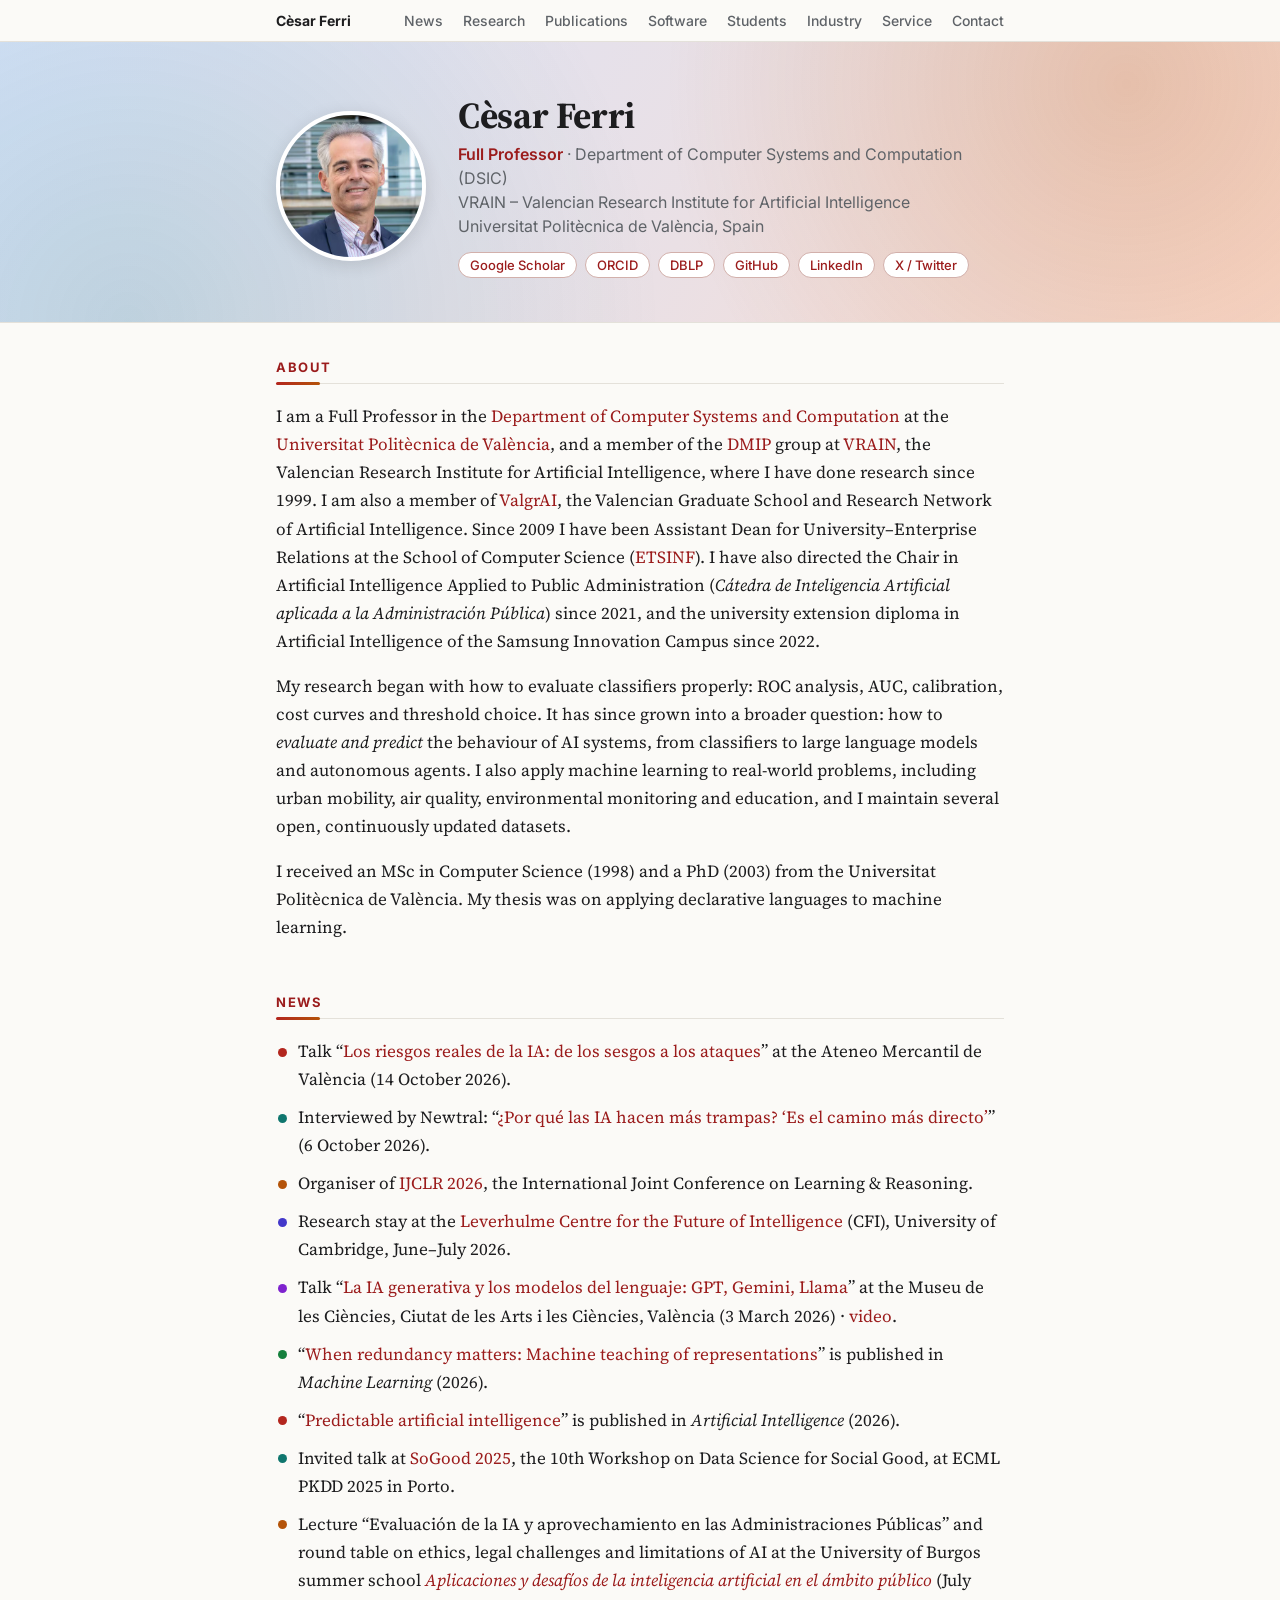
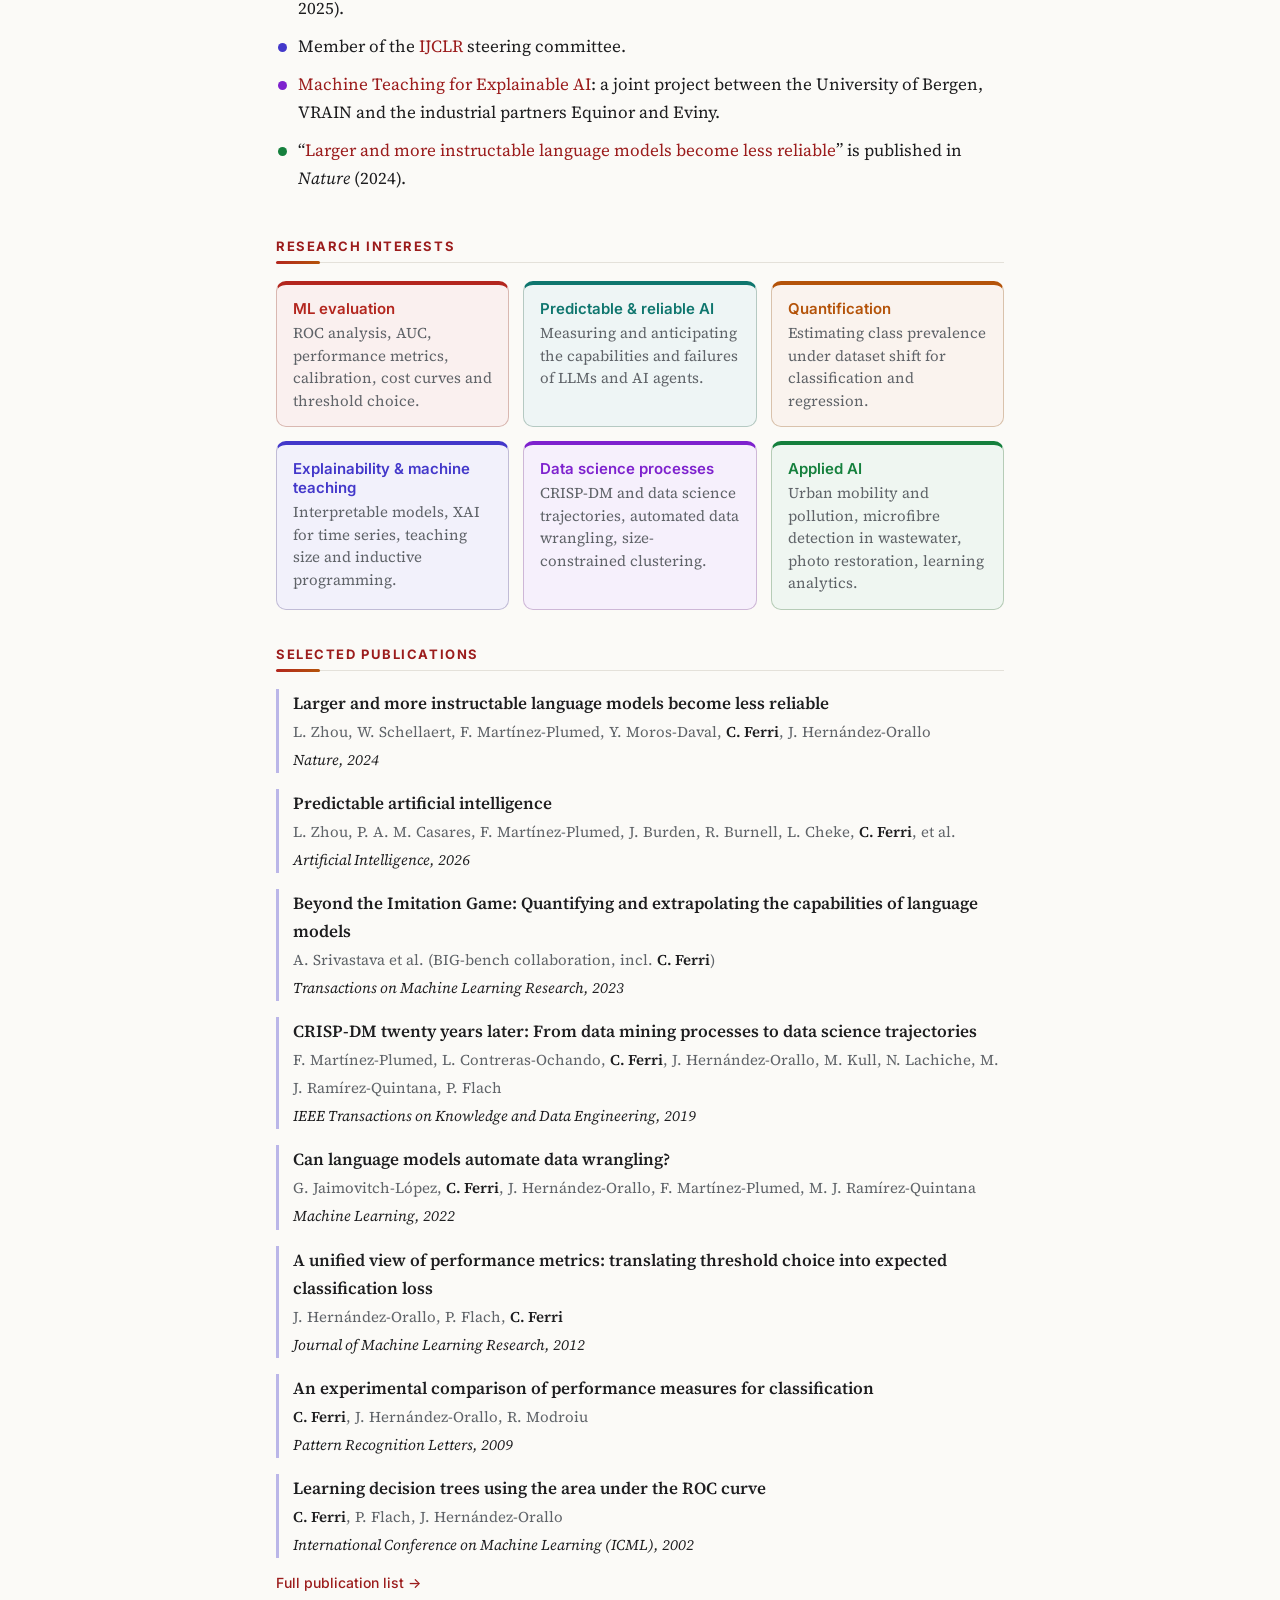
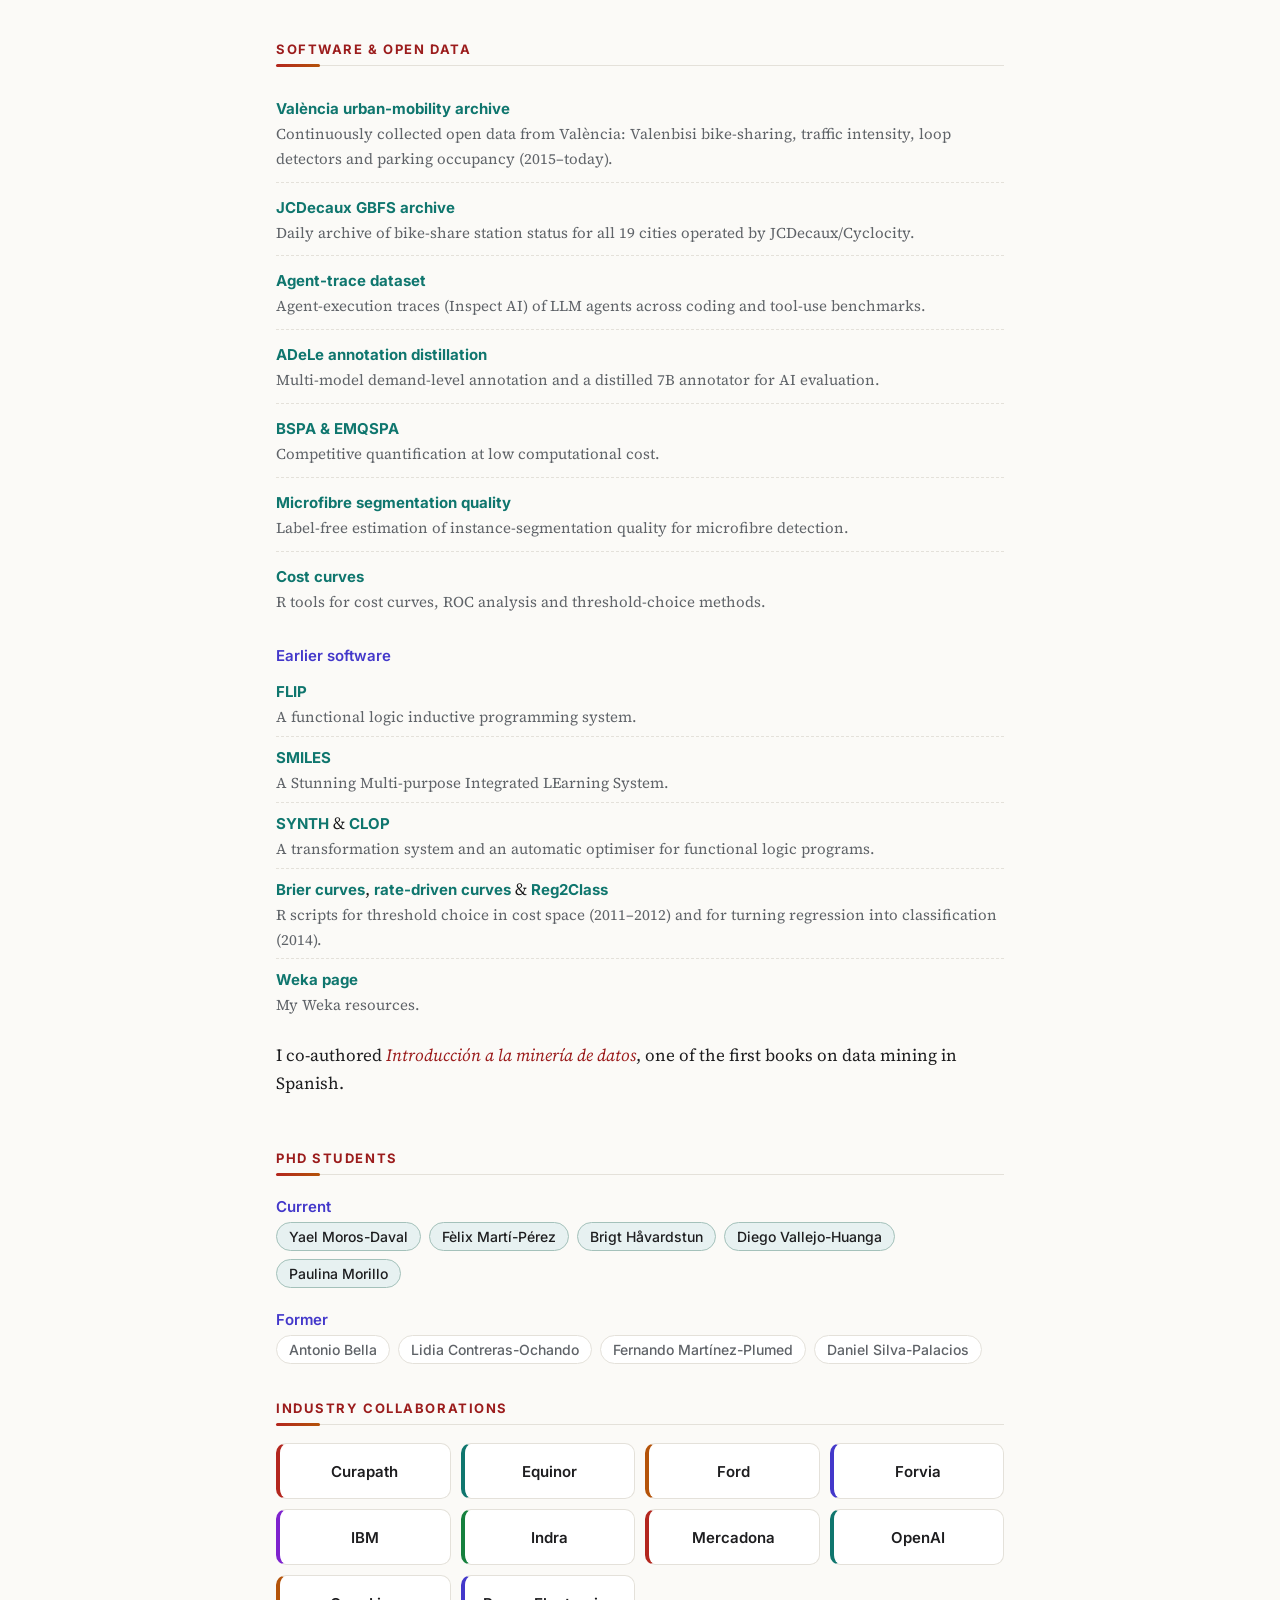
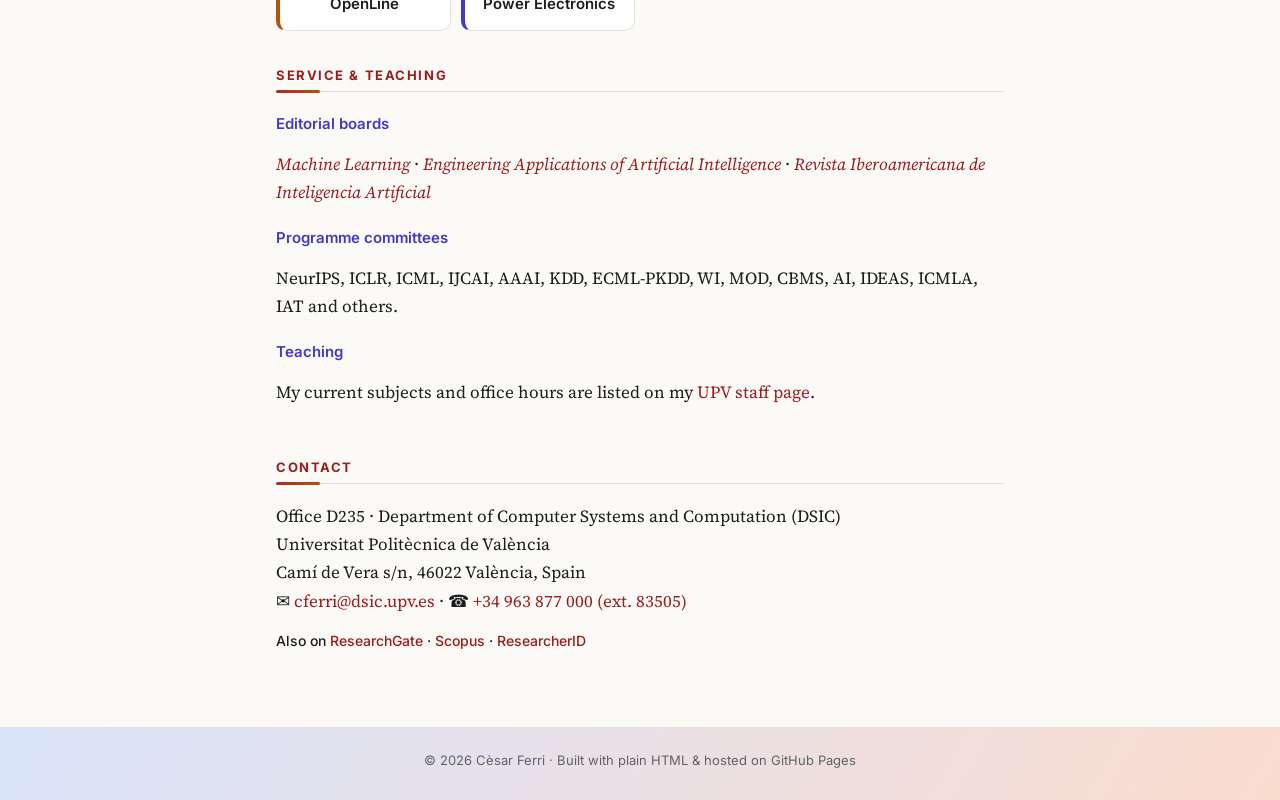
==== index.html @ 8715abab "Industry: add Indra, sort alphabetically Co-Authored-By: Claude Opus 5.5 <noreply@anthropic.com>" ====
<!doctype html>
<html lang="en">
<head>
  <meta charset="utf-8">
  <meta name="viewport" content="width=device-width, initial-scale=1">
  <title>Cèsar Ferri</title>
  <meta name="description" content="Cèsar Ferri — Full Professor of machine learning and AI evaluation at VRAIN, Universitat Politècnica de València.">
  <link rel="preconnect" href="https://fonts.googleapis.com">
  <link rel="preconnect" href="https://fonts.gstatic.com" crossorigin>
  <link href="https://fonts.googleapis.com/css2?family=Inter:wght@400;500;600;700&family=Source+Serif+4:ital,wght@0,400;0,600;0,700;1,400&display=swap" rel="stylesheet">
  <link rel="stylesheet" href="assets/style.css">
  <link rel="icon" href="data:image/svg+xml,<svg xmlns='http://www.w3.org/2000/svg' viewBox='0 0 100 100'><text y='.9em' font-size='90'>📈</text></svg>">
</head>
<body>
<nav><div class="inner">
  <a class="brand" href="./">Cèsar Ferri</a>
  <a href="#news">News</a>
  <a href="#research">Research</a>
  <a href="#publications">Publications</a>
  <a href="#software">Software</a>
  <a href="#students">Students</a>
  <a href="#industry">Industry</a>
  <a href="#service">Service</a>
  <a href="#contact">Contact</a>
</div></nav>

<div class="band">
  <header class="hero">
    <img class="avatar" src="assets/photo.jpg" alt="Portrait of Cèsar Ferri">
    <div>
      <h1>Cèsar Ferri</h1>
      <p class="role"><b class="rank">Full Professor</b> · Department of Computer Systems and Computation (DSIC)<br>
        VRAIN – Valencian Research Institute for Artificial Intelligence<br>
        Universitat Politècnica de València, Spain</p>
      <div class="links">
        <a href="https://scholar.google.com/citations?user=dZXZGLAAAAAJ">Google Scholar</a>
        <a href="https://orcid.org/0000-0002-8975-1120">ORCID</a>
        <a href="https://dblp.org/search?q=C%C3%A8sar+Ferri">DBLP</a>
        <a href="https://github.com/ceferra">GitHub</a>
        <a href="https://es.linkedin.com/in/cesarferri">LinkedIn</a>
        <a href="https://twitter.com/ceferra">X / Twitter</a>
      </div>
    </div>
  </header>
</div>

<main>

  <section id="about">
    <h2>About</h2>
    <p>I am a Full Professor in the
      <a href="http://www.upv.es/entidades/DSIC/index.html">Department of Computer Systems and Computation</a>
      at the <a href="https://www.upv.es">Universitat Politècnica de València</a>, and a member of the
      <a href="https://sites.google.com/view/dmip">DMIP</a> group at
      <a href="https://vrain.upv.es">VRAIN</a>, the Valencian Research Institute for Artificial Intelligence,
      where I have done research since 1999. I am also a member of
      <a href="https://valgrai.eu/">ValgrAI</a>, the Valencian Graduate School and Research Network of
      Artificial Intelligence. Since 2009 I have been Assistant Dean for University–Enterprise Relations at the
      School of Computer Science (<a href="http://www.inf.upv.es">ETSINF</a>). I have also directed the
      Chair in Artificial Intelligence Applied to Public Administration (<em>Cátedra de Inteligencia Artificial
      aplicada a la Administración Pública</em>) since 2021, and the university extension diploma in Artificial
      Intelligence of the Samsung Innovation Campus since 2022.</p>
    <p>My research began with how to evaluate classifiers properly: ROC analysis, AUC, calibration,
      cost curves and threshold choice. It has since grown into a broader question: how to
      <em>evaluate and predict</em> the behaviour of AI systems, from classifiers to large language models
      and autonomous agents. I also apply machine learning to real-world problems, including urban mobility,
      air quality, environmental monitoring and education, and I maintain several open, continuously
      updated datasets.</p>
    <p>I received an MSc in Computer Science (1998) and a PhD (2003) from the Universitat Politècnica de
      València. My thesis was on applying declarative languages to machine learning.</p>
  </section>

  <section id="news">
    <h2>News</h2>
    <ul class="news">
      <li>Talk “<a href="https://ateneovalencia.es/event/de-los-sesgos-a-los-ataques-los-riesgos-reales-de-la-ia-669">Los
        riesgos reales de la IA: de los sesgos a los ataques</a>” at the Ateneo Mercantil de València
        (14 October 2026).</li>
      <li>Interviewed by Newtral: “<a href="https://www.newtral.es/ia-trampas-amenaza-modelos-ciberseguridad-etica/20261006/">¿Por
        qué las IA hacen más trampas? ‘Es el camino más directo’</a>” (6 October 2026).</li>
      <li>Organiser of <a href="https://ijclr2026.webs.upv.es/">IJCLR 2026</a>, the International Joint
        Conference on Learning &amp; Reasoning.</li>
      <li>Research stay at the <a href="https://www.lcfi.ac.uk/">Leverhulme Centre for the Future of
        Intelligence</a> (CFI), University of Cambridge, June–July 2026.</li>
      <li>Talk “<a href="https://cac.es/conferencias/la-ia-generativa-y-los-modelos-del-lenguaje-gpt-gemini-llama/">La
        IA generativa y los modelos del lenguaje: GPT, Gemini, Llama</a>” at the Museu de les Ciències, Ciutat de les
        Arts i les Ciències, València (3 March 2026) ·
        <a href="https://www.youtube.com/watch?v=sZ4VqlJoNLA">video</a>.</li>
      <li>“<a href="https://doi.org/10.1007/s10994-025-06954-3">When redundancy matters: Machine teaching of
        representations</a>” is published in <em>Machine Learning</em> (2026).</li>
      <li>“<a href="https://doi.org/10.1016/j.artint.2026.104491">Predictable artificial intelligence</a>” is
        published in <em>Artificial Intelligence</em> (2026).</li>
      <li>Invited talk at <a href="https://sites.google.com/view/sogood-2025/">SoGood 2025</a>, the 10th Workshop
        on Data Science for Social Good, at ECML PKDD 2025 in Porto.</li>
      <li>Lecture “Evaluación de la IA y aprovechamiento en las Administraciones Públicas” and round table on
        ethics, legal challenges and limitations of AI at the University of Burgos summer school
        <a href="https://www.ubu.es/sites/default/files/articles/files/triptico_indv_Burgos_2025.pdf"><em>Aplicaciones
        y desafíos de la inteligencia artificial en el ámbito público</em></a> (July 2025).</li>
      <li>Member of the <a href="https://ijclr22.doc.ic.ac.uk/">IJCLR</a> steering committee.</li>
      <li><a href="https://xai.w.uib.no/">Machine Teaching for Explainable AI</a>: a joint project between the
        University of Bergen, VRAIN and the industrial partners Equinor and Eviny.</li>
      <li>“<a href="https://www.nature.com/articles/s41586-024-07930-y">Larger and more instructable language
        models become less reliable</a>” is published in <em>Nature</em> (2024).</li>
    </ul>
  </section>

  <section id="research">
    <h2>Research interests</h2>
    <div class="areas">
      <div class="area"><h3>ML evaluation</h3>
        <p>ROC analysis, AUC, performance metrics, calibration, cost curves and threshold choice.</p></div>
      <div class="area"><h3>Predictable &amp; reliable AI</h3>
        <p>Measuring and anticipating the capabilities and failures of LLMs and AI agents.</p></div>
      <div class="area"><h3>Quantification</h3>
        <p>Estimating class prevalence under dataset shift for classification and regression.</p></div>
      <div class="area"><h3>Explainability &amp; machine teaching</h3>
        <p>Interpretable models, XAI for time series, teaching size and inductive programming.</p></div>
      <div class="area"><h3>Data science processes</h3>
        <p>CRISP-DM and data science trajectories, automated data wrangling, size-constrained clustering.</p></div>
      <div class="area"><h3>Applied AI</h3>
        <p>Urban mobility and pollution, microfibre detection in wastewater, photo restoration, learning analytics.</p></div>
    </div>
  </section>

  <section id="publications">
    <h2>Selected publications</h2>
    <ol class="pubs">
      <li><span class="pub-title"><a href="https://doi.org/10.1038/s41586-024-07930-y">Larger and more instructable language models become less reliable</a></span><br>
        <span class="pub-authors">L. Zhou, W. Schellaert, F. Martínez-Plumed, Y. Moros-Daval, <strong>C. Ferri</strong>, J. Hernández-Orallo</span><br>
        <span class="pub-venue">Nature, 2024</span></li>
      <li><span class="pub-title"><a href="https://doi.org/10.1016/j.artint.2026.104491">Predictable artificial intelligence</a></span><br>
        <span class="pub-authors">L. Zhou, P. A. M. Casares, F. Martínez-Plumed, J. Burden, R. Burnell, L. Cheke, <strong>C. Ferri</strong>, et al.</span><br>
        <span class="pub-venue">Artificial Intelligence, 2026</span></li>
      <li><span class="pub-title"><a href="https://arxiv.org/abs/2206.04615">Beyond the Imitation Game: Quantifying and extrapolating the capabilities of language models</a></span><br>
        <span class="pub-authors">A. Srivastava et al. (BIG-bench collaboration, incl. <strong>C. Ferri</strong>)</span><br>
        <span class="pub-venue">Transactions on Machine Learning Research, 2023</span></li>
      <li><span class="pub-title"><a href="https://doi.org/10.1109/TKDE.2019.2962680">CRISP-DM twenty years later: From data mining processes to data science trajectories</a></span><br>
        <span class="pub-authors">F. Martínez-Plumed, L. Contreras-Ochando, <strong>C. Ferri</strong>, J. Hernández-Orallo, M. Kull, N. Lachiche, M. J. Ramírez-Quintana, P. Flach</span><br>
        <span class="pub-venue">IEEE Transactions on Knowledge and Data Engineering, 2019</span></li>
      <li><span class="pub-title"><a href="https://doi.org/10.1007/s10994-022-06259-9">Can language models automate data wrangling?</a></span><br>
        <span class="pub-authors">G. Jaimovitch-López, <strong>C. Ferri</strong>, J. Hernández-Orallo, F. Martínez-Plumed, M. J. Ramírez-Quintana</span><br>
        <span class="pub-venue">Machine Learning, 2022</span></li>
      <li><span class="pub-title"><a href="https://jmlr.org/papers/v13/hernandez-orallo12a.html">A unified view of performance metrics: translating threshold choice into expected classification loss</a></span><br>
        <span class="pub-authors">J. Hernández-Orallo, P. Flach, <strong>C. Ferri</strong></span><br>
        <span class="pub-venue">Journal of Machine Learning Research, 2012</span></li>
      <li><span class="pub-title"><a href="https://doi.org/10.1016/j.patrec.2008.08.010">An experimental comparison of performance measures for classification</a></span><br>
        <span class="pub-authors"><strong>C. Ferri</strong>, J. Hernández-Orallo, R. Modroiu</span><br>
        <span class="pub-venue">Pattern Recognition Letters, 2009</span></li>
      <li><span class="pub-title">Learning decision trees using the area under the ROC curve</span><br>
        <span class="pub-authors"><strong>C. Ferri</strong>, P. Flach, J. Hernández-Orallo</span><br>
        <span class="pub-venue">International Conference on Machine Learning (ICML), 2002</span></li>
    </ol>
    <p class="more"><a href="publications.html">Full publication list →</a></p>
  </section>

  <section id="software">
    <h2>Software &amp; open data</h2>
    <ul class="projects">
      <li><b><a href="https://github.com/ceferra/valenbici">València urban-mobility archive</a></b>
        <span>Continuously collected open data from València: Valenbisi bike-sharing, traffic intensity, loop detectors and parking occupancy (2015–today).</span></li>
      <li><b><a href="https://github.com/ceferra/jcdecaux_gbfs">JCDecaux GBFS archive</a></b>
        <span>Daily archive of bike-share station status for all 19 cities operated by JCDecaux/Cyclocity.</span></li>
      <li><b><a href="https://github.com/ceferra/agent-trace-dataset">Agent-trace dataset</a></b>
        <span>Agent-execution traces (Inspect AI) of LLM agents across coding and tool-use benchmarks.</span></li>
      <li><b><a href="https://github.com/ceferra/adele-annotation-distillation">ADeLe annotation distillation</a></b>
        <span>Multi-model demand-level annotation and a distilled 7B annotator for AI evaluation.</span></li>
      <li><b><a href="https://github.com/ceferra/bspa-emqspa-quantification">BSPA &amp; EMQSPA</a></b>
        <span>Competitive quantification at low computational cost.</span></li>
      <li><b><a href="https://github.com/ceferra/microfibre-quality-estimation">Microfibre segmentation quality</a></b>
        <span>Label-free estimation of instance-segmentation quality for microfibre detection.</span></li>
      <li><b><a href="https://github.com/ceferra/costcurvespkg">Cost curves</a></b>
        <span>R tools for cost curves, ROC analysis and threshold-choice methods.</span></li>
    </ul>
    <h3 class="sub">Earlier software</h3>
    <ul class="projects compact">
      <li><b><a href="http://www.dsic.upv.es/~flip/flip/">FLIP</a></b>
        <span>A functional logic inductive programming system.</span></li>
      <li><b><a href="http://www.dsic.upv.es/~flip/smiles/">SMILES</a></b>
        <span>A Stunning Multi-purpose Integrated LEarning System.</span></li>
      <li><b><a href="http://www.dsic.upv.es/users/elp/synth/synth.tar.gz">SYNTH</a></b> &amp;
        <b><a href="http://www.dsic.upv.es/users/elp/clop/">CLOP</a></b>
        <span>A transformation system and an automatic optimiser for functional logic programs.</span></li>
      <li><b><a href="http://www.dsic.upv.es/~flip/BrierCurves">Brier curves</a></b>,
        <b><a href="http://www.dsic.upv.es/~flip/RDC">rate-driven curves</a></b> &amp;
        <b><a href="http://www.dsic.upv.es/~flip/Reg2class/">Reg2Class</a></b>
        <span>R scripts for threshold choice in cost space (2011–2012) and for turning regression into classification (2014).</span></li>
      <li><b><a href="http://users.dsic.upv.es/~cferri/weka/">Weka page</a></b>
        <span>My Weka resources.</span></li>
    </ul>
    <p>I co-authored <a href="http://www.dsic.upv.es/~flip/LibroMD/"><em>Introducción a la minería de datos</em></a>,
      one of the first books on data mining in Spanish.</p>
  </section>

  <section id="students">
    <h2>PhD students</h2>
    <h3 class="sub">Current</h3>
    <ul class="people">
      <li><a href="https://orcid.org/0000-0001-5442-2055">Yael Moros-Daval</a></li>
      <li><a href="https://orcid.org/0009-0003-5736-3523">Fèlix Martí-Pérez</a></li>
      <li><a href="https://orcid.org/0009-0007-1034-1422">Brigt Håvardstun</a></li>
      <li><a href="https://orcid.org/0000-0002-2704-3858">Diego Vallejo-Huanga</a></li>
      <li><a href="https://orcid.org/0000-0002-3284-0472">Paulina Morillo</a></li>
    </ul>
    <h3 class="sub">Former</h3>
    <ul class="people former">
      <li>Antonio Bella</li>
      <li><a href="https://orcid.org/0000-0001-8213-1765">Lidia Contreras-Ochando</a></li>
      <li><a href="https://orcid.org/0000-0003-2902-6477">Fernando Martínez-Plumed</a></li>
      <li><a href="https://orcid.org/0000-0002-7240-590X">Daniel Silva-Palacios</a></li>
    </ul>
  </section>

  <section id="industry">
    <h2>Industry collaborations</h2>
    <ul class="companies">
      <li><a href="https://curapath.com/">Curapath</a></li>
      <li><a href="https://www.equinor.com/">Equinor</a></li>
      <li><a href="https://www.ford.com/">Ford</a></li>
      <li><a href="https://www.forvia.com/">Forvia</a></li>
      <li><a href="https://www.ibm.com/">IBM</a></li>
      <li><a href="https://www.indragroup.com/">Indra</a></li>
      <li><a href="https://www.mercadona.es/">Mercadona</a></li>
      <li><a href="https://openai.com/">OpenAI</a></li>
      <li><a href="https://openline.nl/en">OpenLine</a></li>
      <li><a href="https://power-electronics.com/">Power Electronics</a></li>
    </ul>
  </section>

  <section id="service">
    <h2>Service &amp; teaching</h2>
    <h3 class="sub">Editorial boards</h3>
    <p><a href="https://link.springer.com/journal/10994"><em>Machine Learning</em></a> ·
      <a href="https://www.journals.elsevier.com/engineering-applications-of-artificial-intelligence/"><em>Engineering Applications of Artificial Intelligence</em></a> ·
      <a href="http://journal.iberamia.org/index.php/intartif/index"><em>Revista Iberoamericana de Inteligencia Artificial</em></a></p>
    <h3 class="sub">Programme committees</h3>
    <p>NeurIPS, ICLR, ICML, IJCAI, AAAI, KDD, ECML-PKDD, WI, MOD, CBMS, AI, IDEAS, ICMLA, IAT and others.</p>
    <h3 class="sub">Teaching</h3>
    <p>My current subjects and office hours are listed on my
      <a href="https://www.upv.es/ficha-personal/ceferra?idioma=i">UPV staff page</a>.</p>
  </section>

  <section id="contact">
    <h2>Contact</h2>
    <p>Office D235 · Department of Computer Systems and Computation (DSIC)<br>
      Universitat Politècnica de València<br>
      Camí de Vera s/n, 46022 València, Spain<br>
      ✉ <a href="mailto:cferri@dsic.upv.es">cferri@dsic.upv.es</a> ·
      ☎ <a href="tel:+34963877000,83505">+34 963 877 000 (ext. 83505)</a></p>
    <p class="more">Also on <a href="https://www.researchgate.net/profile/Cesar_Ferri">ResearchGate</a> ·
      <a href="https://www.scopus.com/authid/detail.uri?authorId=7103090557">Scopus</a> ·
      <a href="https://www.researcherid.com/rid/H-9181-2015">ResearcherID</a></p>
  </section>
</main>

<footer>© 2026 Cèsar Ferri · Built with plain HTML &amp; hosted on GitHub Pages</footer>
</body>
</html>
---- assets/style.css ----
:root {
  --bg: #fbfaf7;
  --fg: #1d1d1f;
  --muted: #5f6368;
  --accent: #9b1c1c;
  --rule: #e4e1da;
  --card: #ffffff;
  --band-1: #d9e4fb;
  --band-2: #fbdccf;
  --c1: #b3261e; --c2: #0f766e; --c3: #b45309;
  --c4: #4338ca; --c5: #7e22ce; --c6: #15803d;
  --maxw: 760px;
  --serif: "Source Serif 4", Georgia, serif;
  --sans: "Inter", system-ui, -apple-system, sans-serif;
}
@media (prefers-color-scheme: dark) {
  :root {
    --bg: #15161a;
    --fg: #e8e6e1;
    --muted: #a0a3a8;
    --accent: #f08a7e;
    --rule: #2c2e34;
    --card: #1c1d22;
    --band-1: #1d2a4d;
    --band-2: #45202c;
    --c1: #f2877c; --c2: #4fd1c0; --c3: #f5b25c;
    --c4: #a5a8ff; --c5: #d39bff; --c6: #6ee39a;
  }
}
* { box-sizing: border-box; }
html { scroll-behavior: smooth; }
body {
  margin: 0;
  background: var(--bg);
  color: var(--fg);
  font: 17px/1.65 var(--serif);
  -webkit-font-smoothing: antialiased;
}
a { color: var(--accent); text-decoration: none; }
a:hover { text-decoration: underline; }

nav {
  position: sticky; top: 0; z-index: 10;
  background: color-mix(in srgb, var(--bg) 92%, transparent);
  backdrop-filter: blur(6px);
  border-bottom: 1px solid var(--rule);
}
nav .inner {
  max-width: var(--maxw); margin: 0 auto; padding: 12px 16px;
  display: flex; gap: 20px; align-items: baseline; flex-wrap: wrap;
  font: 500 14px var(--sans);
}
nav .brand { font-weight: 700; color: var(--fg); margin-right: auto; }
nav a:not(.brand) { color: var(--muted); }
nav a:not(.brand):hover { color: var(--accent); text-decoration: none; }

main { max-width: var(--maxw); margin: 0 auto; padding: 0 16px 64px; }

.band {
  background:
    radial-gradient(circle at 88% 15%, color-mix(in srgb, var(--c3) 22%, transparent), transparent 40%),
    radial-gradient(circle at 10% 100%, color-mix(in srgb, var(--c2) 16%, transparent), transparent 45%),
    linear-gradient(120deg, var(--band-1), color-mix(in srgb, var(--band-1) 50%, var(--band-2)) 55%, var(--band-2));
  border-bottom: 1px solid var(--rule);
}
header.hero {
  max-width: var(--maxw); margin: 0 auto;
  display: grid; grid-template-columns: 150px 1fr; gap: 32px; align-items: center;
  padding: 52px 16px 44px;
}
header.hero-plain { display: block; padding: 44px 16px 36px; }
.band .rank { color: var(--accent); }
.avatar {
  width: 150px; height: 150px; border-radius: 50%; object-fit: cover;
  border: 4px solid var(--card); box-shadow: 0 4px 18px rgba(0,0,0,.12);
}
h1 { font: 700 2.3rem/1.15 var(--serif); margin: 0 0 6px; letter-spacing: -0.01em; }
.role { font: 400 1rem/1.5 var(--sans); color: var(--muted); margin: 0 0 14px; }
.links { display: flex; flex-wrap: wrap; gap: 8px; font: 500 13px var(--sans); }
.band .links a {
  color: var(--accent); background: var(--card);
  border: 1px solid color-mix(in srgb, var(--accent) 25%, var(--rule));
  padding: 4px 11px; border-radius: 99px; transition: background .15s;
}
.band .links a:hover {
  background: color-mix(in srgb, var(--accent) 10%, var(--card)); text-decoration: none;
}

section { padding-top: 28px; }
h2 {
  font: 700 13px var(--sans); text-transform: uppercase; letter-spacing: .12em;
  color: var(--accent); border-bottom: 1px solid var(--rule);
  padding-bottom: 8px; margin: 0 0 18px; position: relative;
}
h2::after {
  content: ""; position: absolute; left: 0; bottom: -2px; width: 44px; height: 3px;
  border-radius: 2px; background: linear-gradient(90deg, var(--c1), var(--c3));
}
section { padding-top: 36px; }

.areas { display: grid; grid-template-columns: repeat(auto-fit, minmax(220px, 1fr)); gap: 14px; }
.area {
  --c: var(--c1);
  background: color-mix(in srgb, var(--c) 7%, var(--card));
  border: 1px solid color-mix(in srgb, var(--c) 22%, var(--rule));
  border-top: 4px solid var(--c);
  border-radius: 10px; padding: 14px 16px;
}
.area:nth-child(2) { --c: var(--c2); }
.area:nth-child(3) { --c: var(--c3); }
.area:nth-child(4) { --c: var(--c4); }
.area:nth-child(5) { --c: var(--c5); }
.area:nth-child(6) { --c: var(--c6); }
.area h3 { font: 600 15px var(--sans); margin: 0 0 4px; color: var(--c); }
.area p { margin: 0; font-size: 15px; color: var(--muted); line-height: 1.5; }

ol.pubs { list-style: none; padding: 0; margin: 0; }
ol.pubs li { margin: 0 0 16px; }
.pub-title { font-weight: 600; }
.pub-title a { color: var(--fg); }
.pub-title a:hover { color: var(--accent); }
.pub-authors { font-size: 15px; color: var(--muted); }
.pub-authors strong { color: var(--fg); font-weight: 600; }
.pub-venue { font-size: 15px; font-style: italic; }
.year { margin-top: 36px; color: var(--c4); }
ol.pubs li { padding-left: 14px; border-left: 3px solid color-mix(in srgb, var(--c4) 35%, transparent); }
.more { font: 500 14px var(--sans); }

ul.projects { list-style: none; padding: 0; margin: 0; }
ul.projects li { padding: 10px 0; border-bottom: 1px dashed var(--rule); }
ul.projects li:last-child { border-bottom: 0; }
ul.projects b { font-family: var(--sans); font-size: 15px; }
ul.projects b a { color: var(--c2); }
ul.projects span { display: block; font-size: 15px; color: var(--muted); }

footer {
  padding: 24px 16px 32px; text-align: center; font: 13px var(--sans);
  color: var(--muted); border-top: 1px solid var(--rule);
  background: linear-gradient(120deg, var(--band-1), var(--band-2));
}

@media (max-width: 600px) {
  header.hero { grid-template-columns: 1fr; gap: 18px; padding-top: 32px; }
  .avatar { width: 112px; height: 112px; }
  h1 { font-size: 1.9rem; }
  nav .inner { gap: 14px; }
}

.rank { color: var(--fg); font-weight: 600; }
h3.sub { font: 600 15px var(--sans); margin: 22px 0 6px; }
ul.news { list-style: none; padding: 0; margin: 0; }
ul.news li { position: relative; padding-left: 22px; margin: 0 0 10px; }
ul.news li::before {
  content: ""; position: absolute; left: 2px; top: .62em; width: 9px; height: 9px;
  border-radius: 50%; background: var(--c1);
}
ul.news li:nth-child(2)::before { background: var(--c2); }
ul.news li:nth-child(3)::before { background: var(--c3); }
ul.news li:nth-child(4)::before { background: var(--c4); }
ul.news li:nth-child(5)::before { background: var(--c5); }
ul.news li:nth-child(6)::before { background: var(--c6); }
ul.news li:nth-child(7)::before { background: var(--c1); }
ul.news li:nth-child(8)::before { background: var(--c2); }
ul.news li:nth-child(9)::before { background: var(--c3); }
ul.news li:nth-child(10)::before { background: var(--c4); }
ul.news li:nth-child(11)::before { background: var(--c5); }
ul.news li:nth-child(12)::before { background: var(--c6); }
ul.news li:nth-child(13)::before { background: var(--c1); }
ul.people { list-style: none; padding: 0; margin: 0; display: flex; flex-wrap: wrap; gap: 8px; }
ul.people li {
  font: 500 14px var(--sans); padding: 5px 12px; border-radius: 99px;
  background: color-mix(in srgb, var(--c2) 10%, var(--card));
  border: 1px solid color-mix(in srgb, var(--c2) 30%, var(--rule));
}
ul.people.former li {
  background: var(--card); color: var(--muted); border-color: var(--rule);
}
h3.sub { color: var(--c4); }
ul.projects.compact li { padding: 6px 0; }

ul.people li a { color: inherit; }
ul.people li:has(a):hover { border-color: var(--c2); }
ul.companies {
  list-style: none; padding: 0; margin: 0;
  display: grid; grid-template-columns: repeat(auto-fill, minmax(160px, 1fr)); gap: 10px;
}
ul.companies li > * {
  display: flex; align-items: center; justify-content: center; text-align: center;
  min-height: 56px; padding: 8px 12px; border-radius: 10px;
  font: 600 15px var(--sans); color: var(--fg);
  background: var(--card); border: 1px solid var(--rule);
  border-left: 4px solid var(--c);
}
ul.companies li { --c: var(--c1); }
ul.companies li:nth-child(6n+2) { --c: var(--c2); }
ul.companies li:nth-child(6n+3) { --c: var(--c3); }
ul.companies li:nth-child(6n+4) { --c: var(--c4); }
ul.companies li:nth-child(6n+5) { --c: var(--c5); }
ul.companies li:nth-child(6n+6) { --c: var(--c6); }
ul.companies li > a:hover {
  text-decoration: none; background: color-mix(in srgb, var(--c) 8%, var(--card));
}
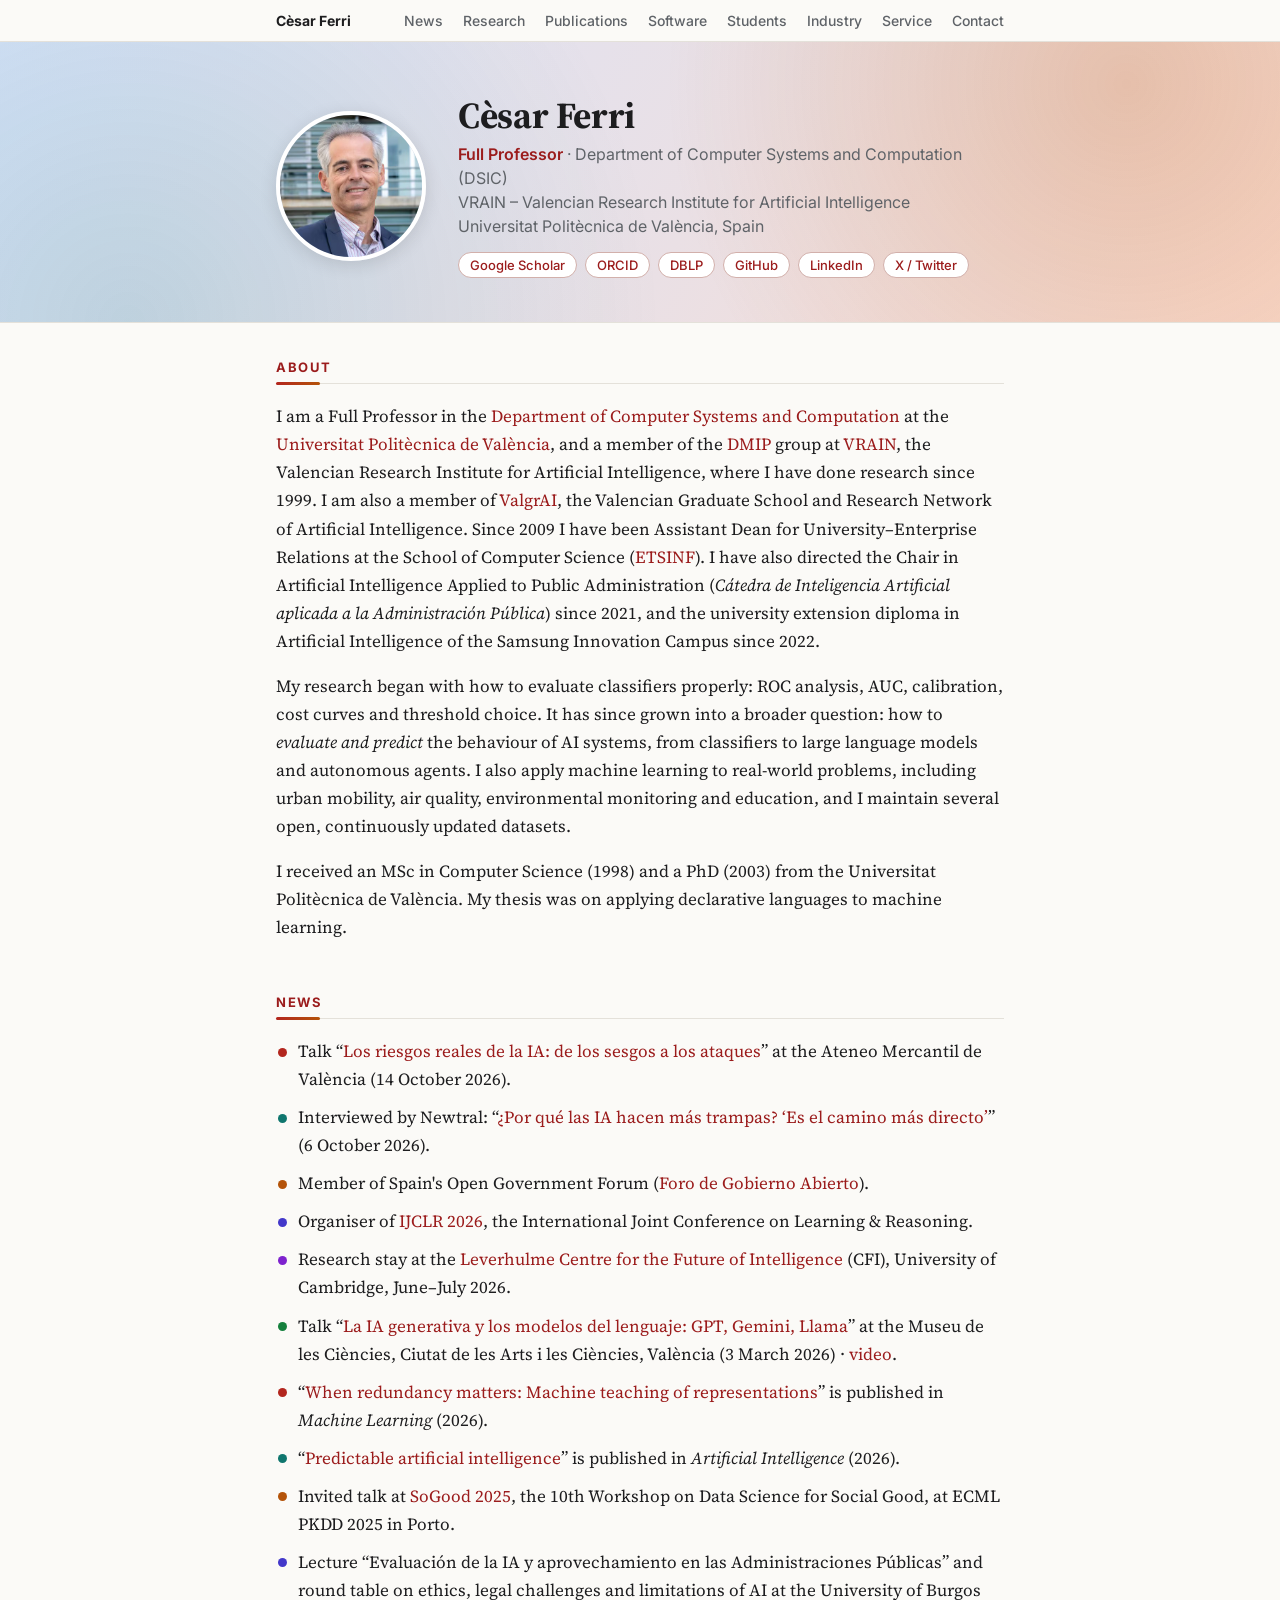
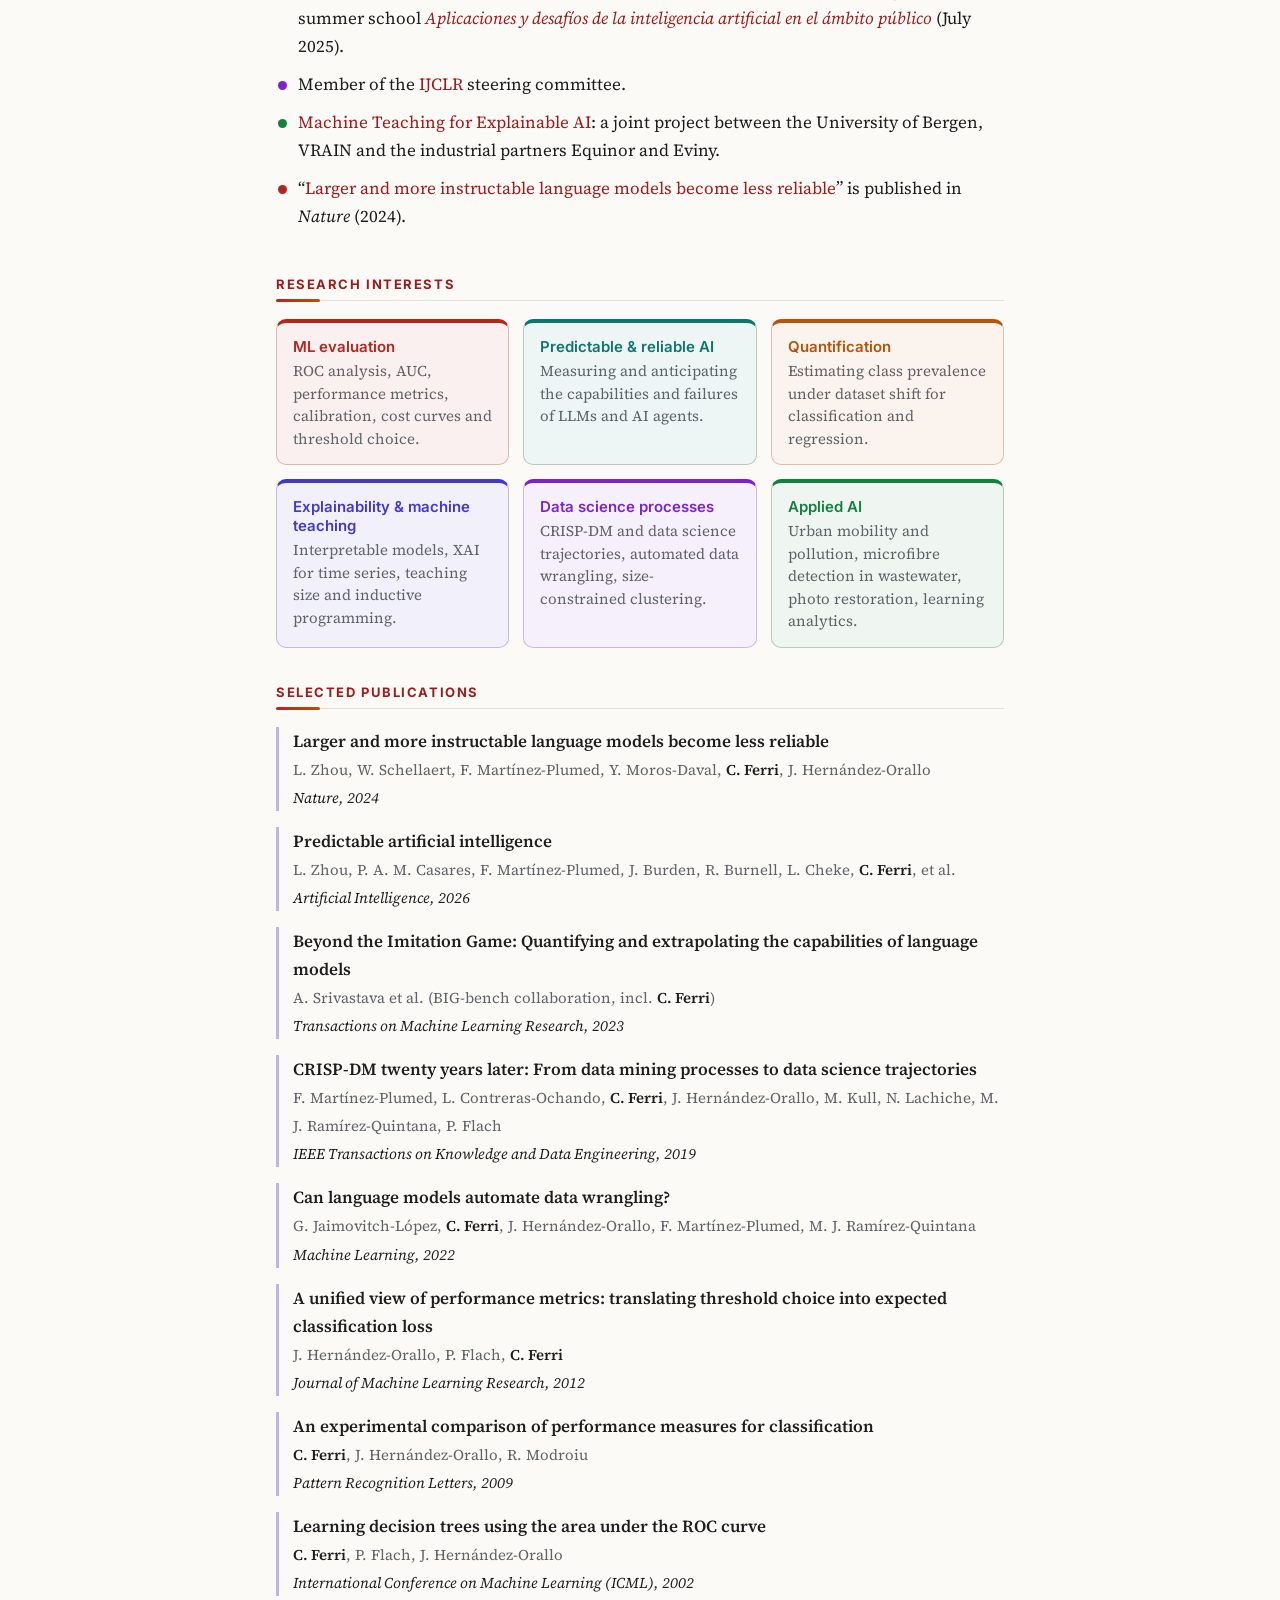
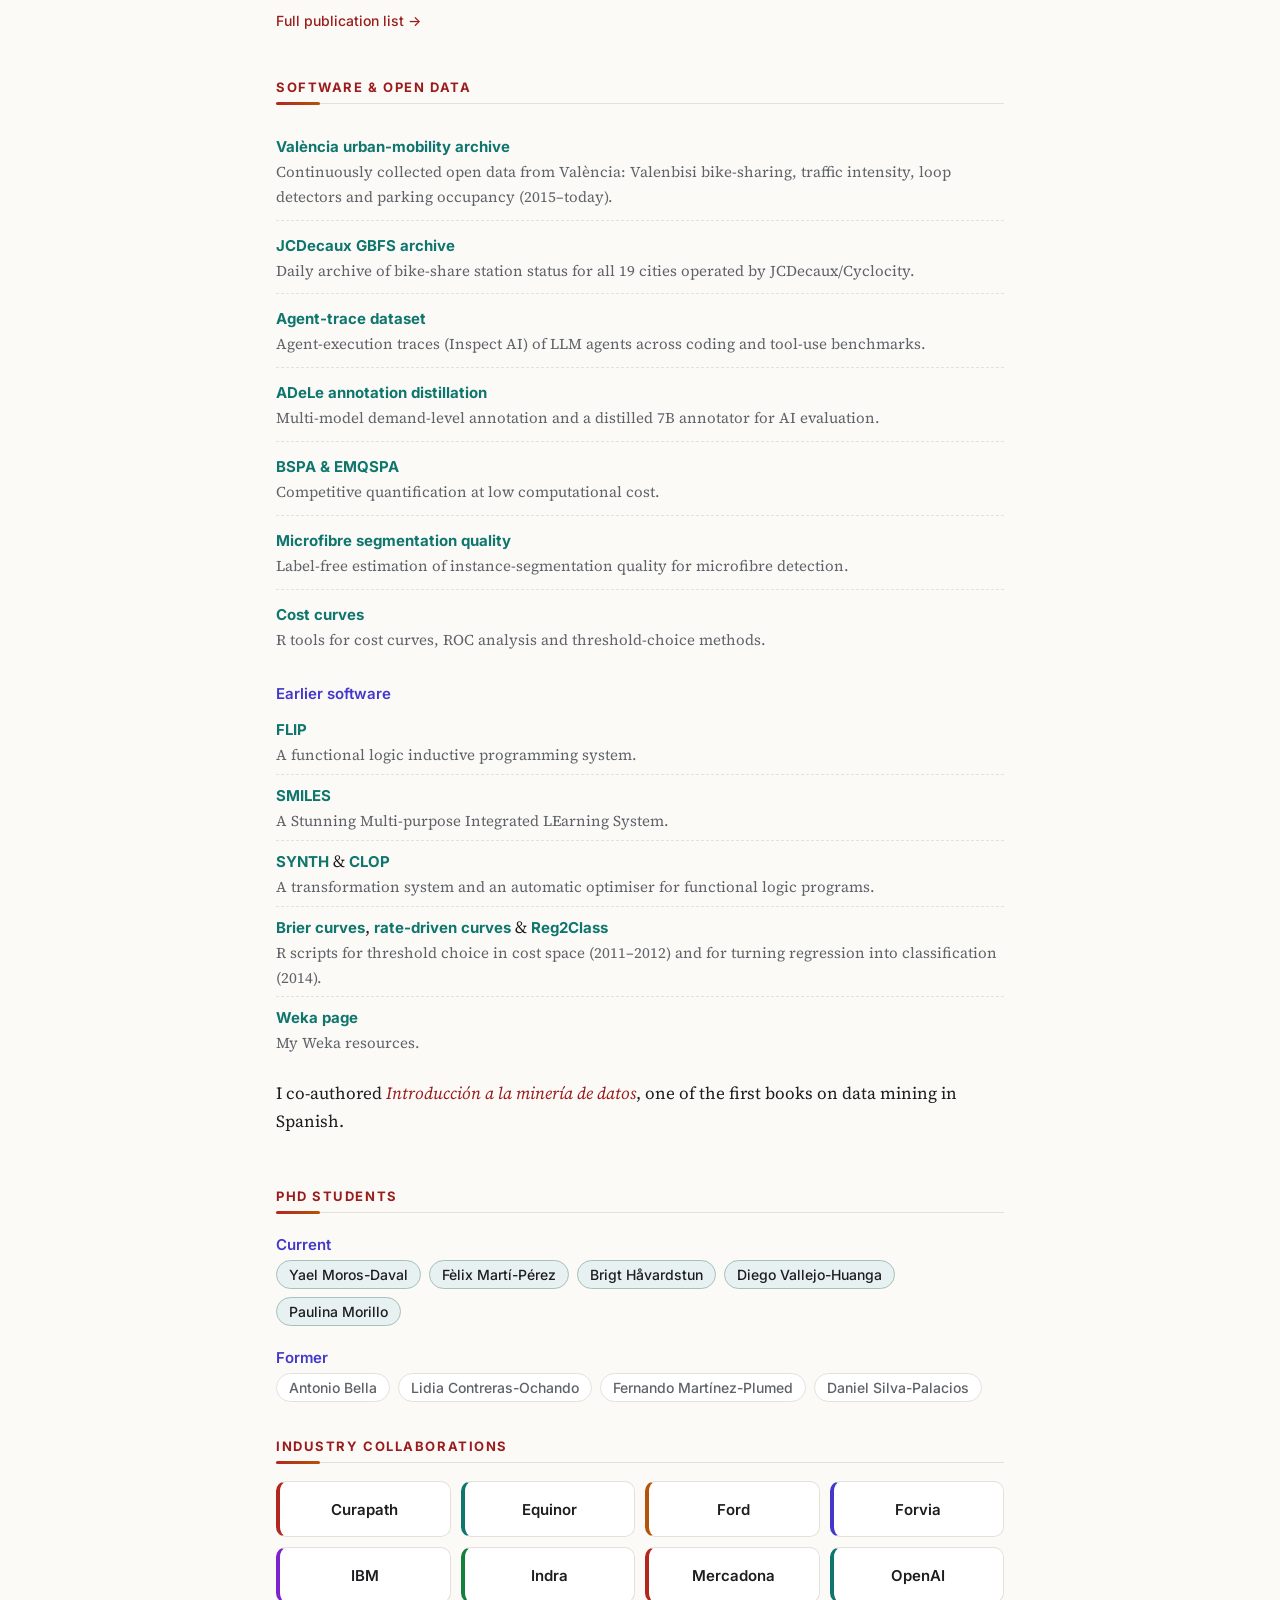
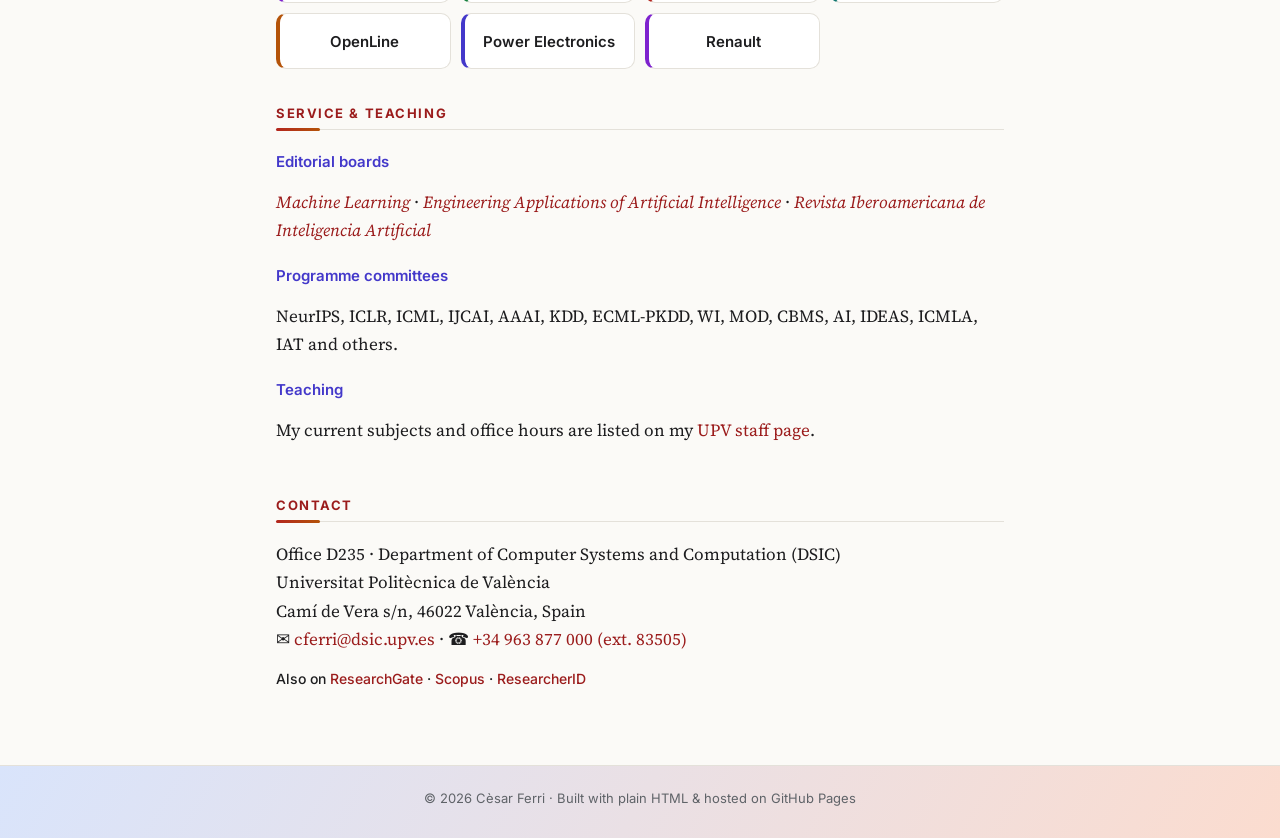
==== commit ca5a799c: "Add Renault, Open Government Forum news; link students' personal pages Co-Authored-By: Claude Opus 5" ====
--- a/index.html
+++ b/index.html
@@ -78,6 +78,8 @@
         (14 October 2026).</li>
       <li>Interviewed by Newtral: “<a href="https://www.newtral.es/ia-trampas-amenaza-modelos-ciberseguridad-etica/20261006/">¿Por
         qué las IA hacen más trampas? ‘Es el camino más directo’</a>” (6 October 2026).</li>
+      <li>Member of Spain's Open Government Forum
+        (<a href="https://transparencia.gob.es/gobierno-abierto/foro-ga">Foro de Gobierno Abierto</a>).</li>
       <li>Organiser of <a href="https://ijclr2026.webs.upv.es/">IJCLR 2026</a>, the International Joint
         Conference on Learning &amp; Reasoning.</li>
       <li>Research stay at the <a href="https://www.lcfi.ac.uk/">Leverhulme Centre for the Future of
@@ -197,7 +199,7 @@
     <ul class="people">
       <li><a href="https://orcid.org/0000-0001-5442-2055">Yael Moros-Daval</a></li>
       <li><a href="https://orcid.org/0009-0003-5736-3523">Fèlix Martí-Pérez</a></li>
-      <li><a href="https://orcid.org/0009-0007-1034-1422">Brigt Håvardstun</a></li>
+      <li><a href="https://www4.uib.no/en/find-employees/brigt-arve-toppe.havardstun">Brigt Håvardstun</a></li>
       <li><a href="https://orcid.org/0000-0002-2704-3858">Diego Vallejo-Huanga</a></li>
       <li><a href="https://orcid.org/0000-0002-3284-0472">Paulina Morillo</a></li>
     </ul>
@@ -205,8 +207,8 @@
     <ul class="people former">
       <li>Antonio Bella</li>
       <li><a href="https://orcid.org/0000-0001-8213-1765">Lidia Contreras-Ochando</a></li>
-      <li><a href="https://orcid.org/0000-0003-2902-6477">Fernando Martínez-Plumed</a></li>
-      <li><a href="https://orcid.org/0000-0002-7240-590X">Daniel Silva-Palacios</a></li>
+      <li><a href="https://nandomp.github.io/">Fernando Martínez-Plumed</a></li>
+      <li><a href="https://morelab.deusto.es/people/members/daniel-silva-palacios/">Daniel Silva-Palacios</a></li>
     </ul>
   </section>
 
@@ -223,6 +225,7 @@
       <li><a href="https://openai.com/">OpenAI</a></li>
       <li><a href="https://openline.nl/en">OpenLine</a></li>
       <li><a href="https://power-electronics.com/">Power Electronics</a></li>
+      <li><a href="https://www.renaultgroup.com/en/">Renault</a></li>
     </ul>
   </section>
 
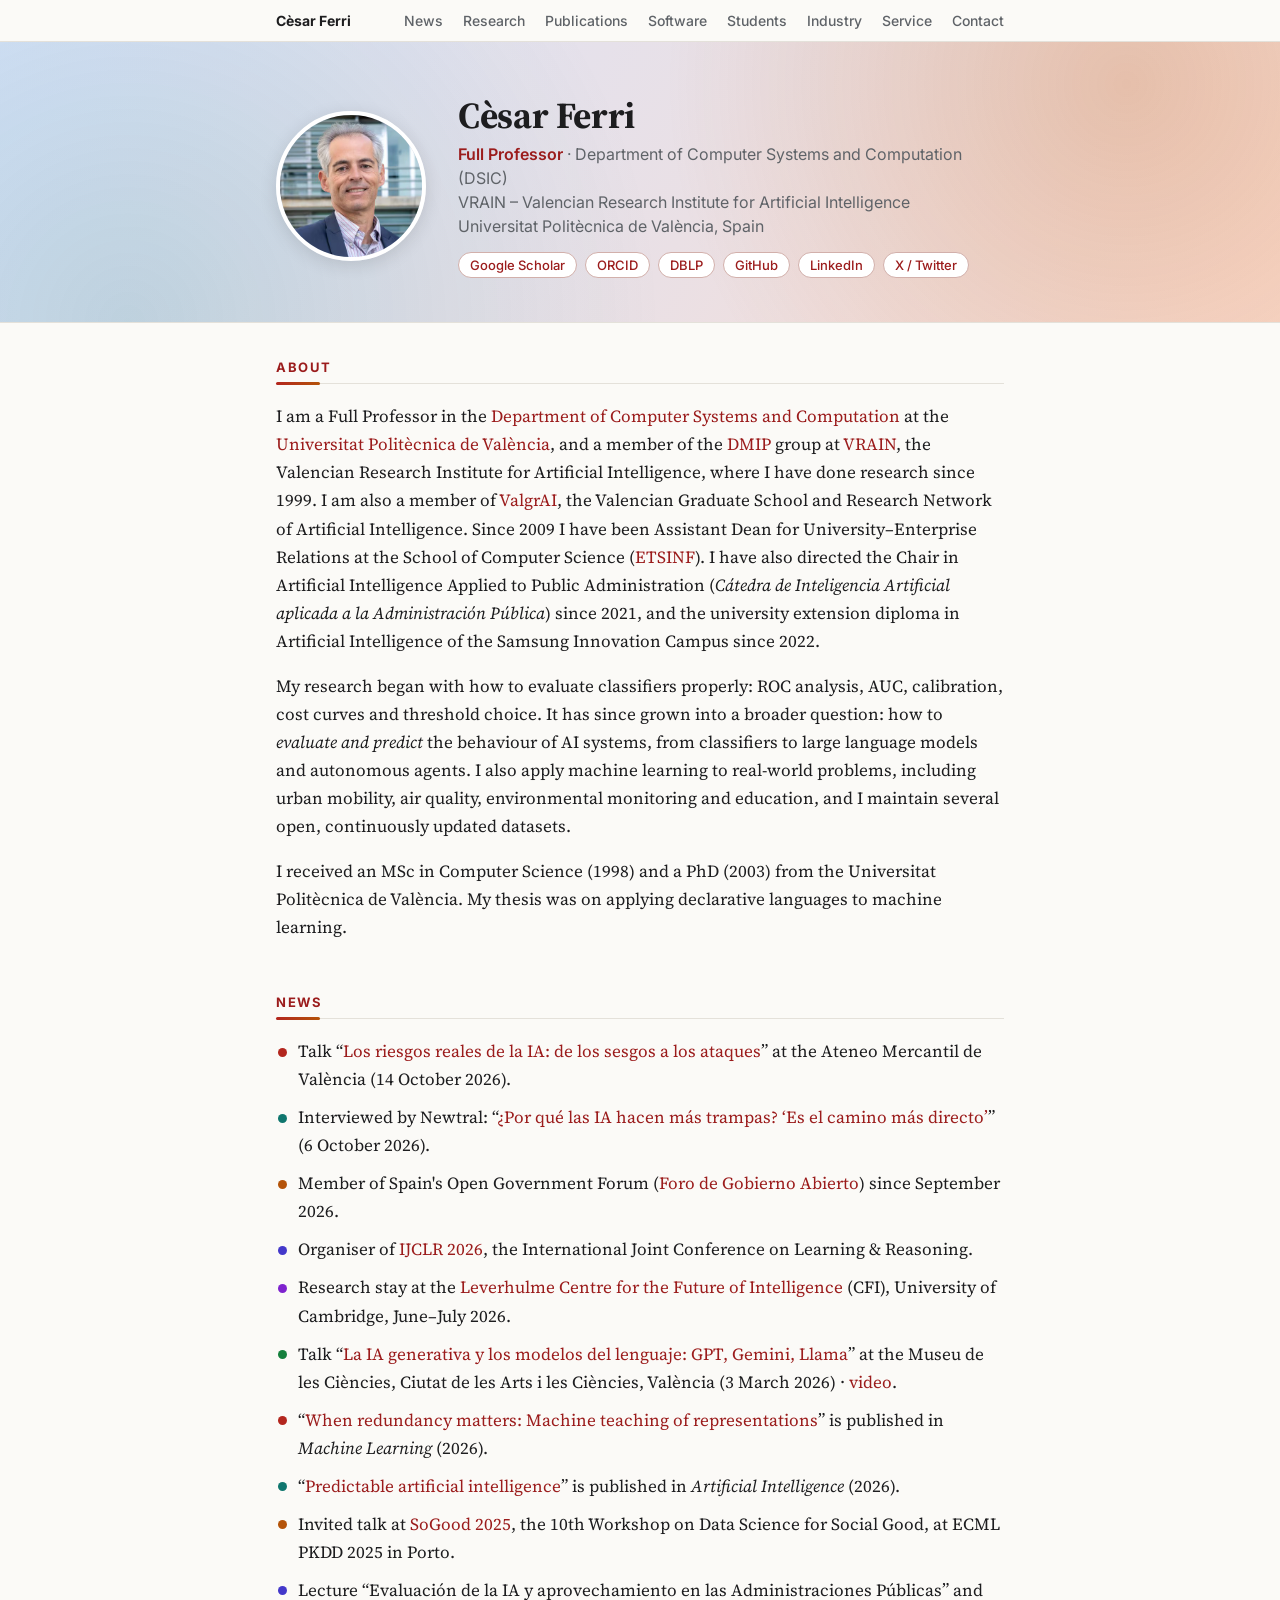
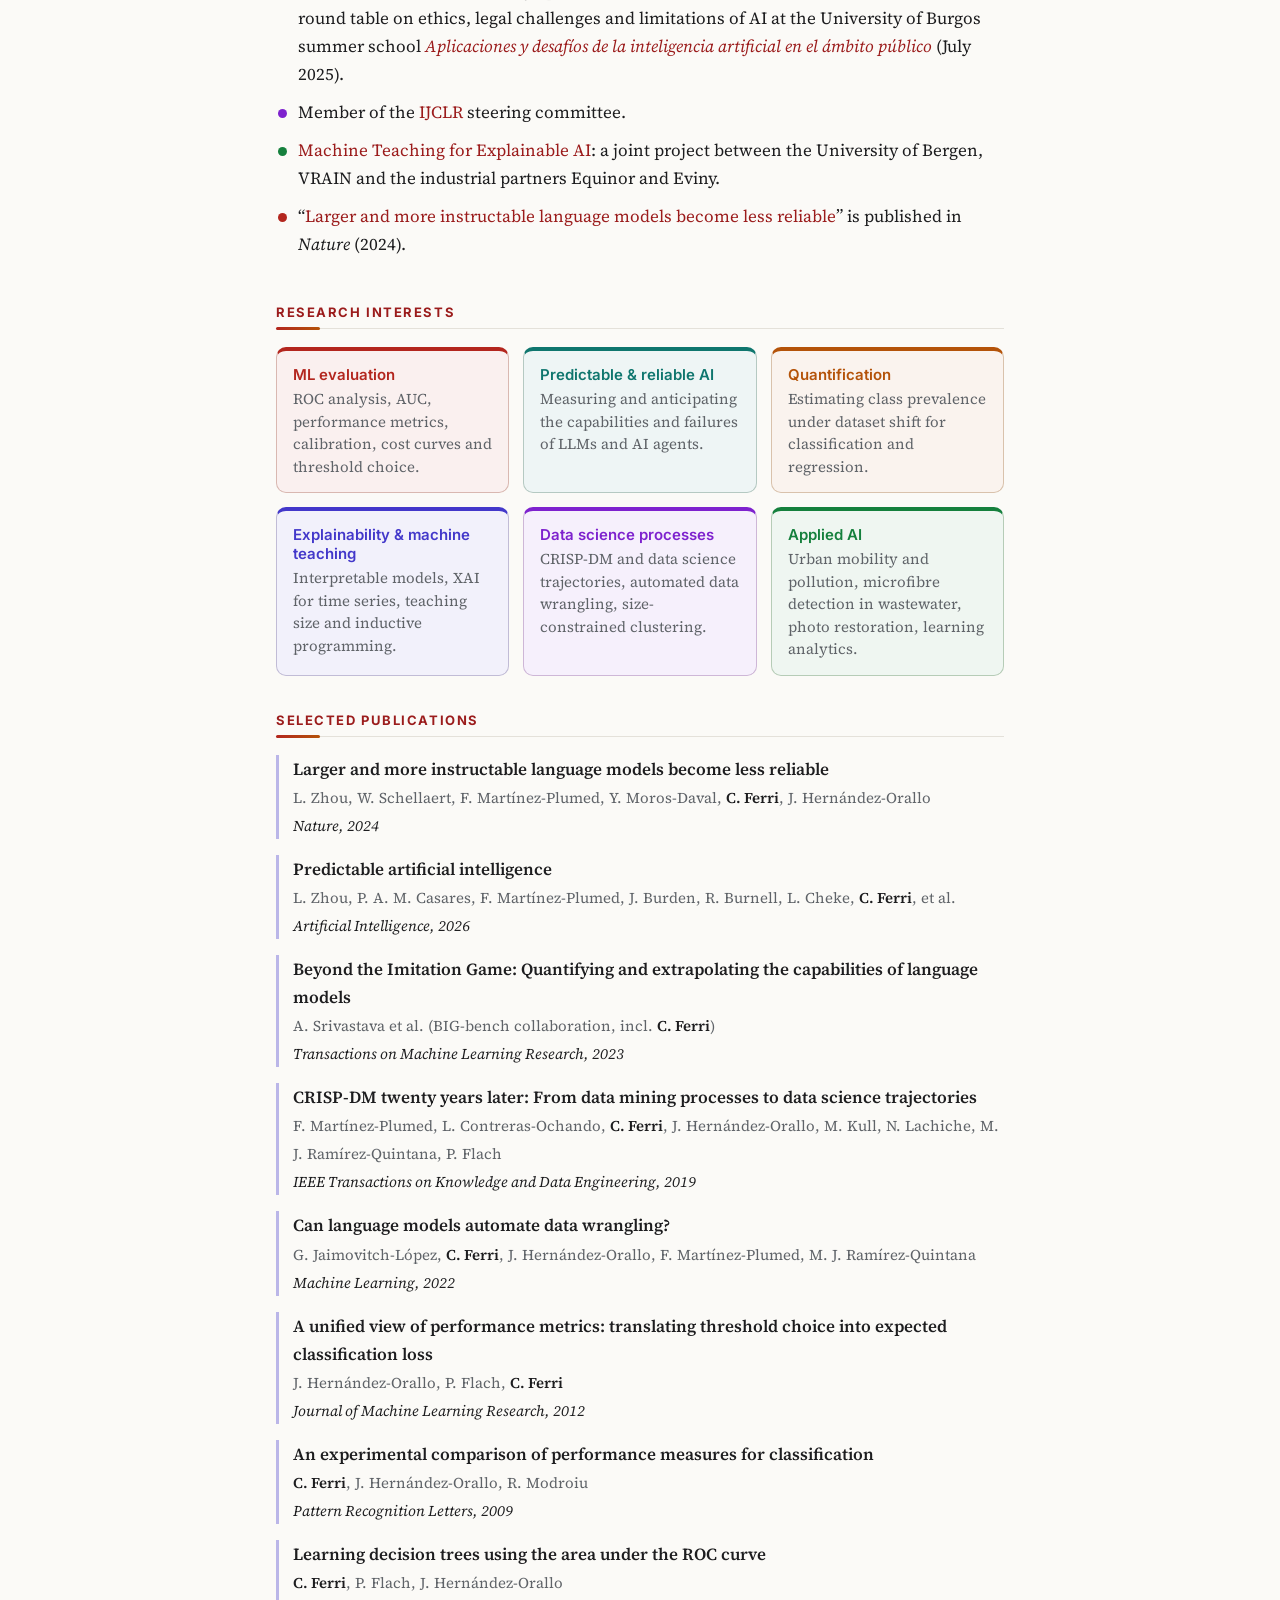
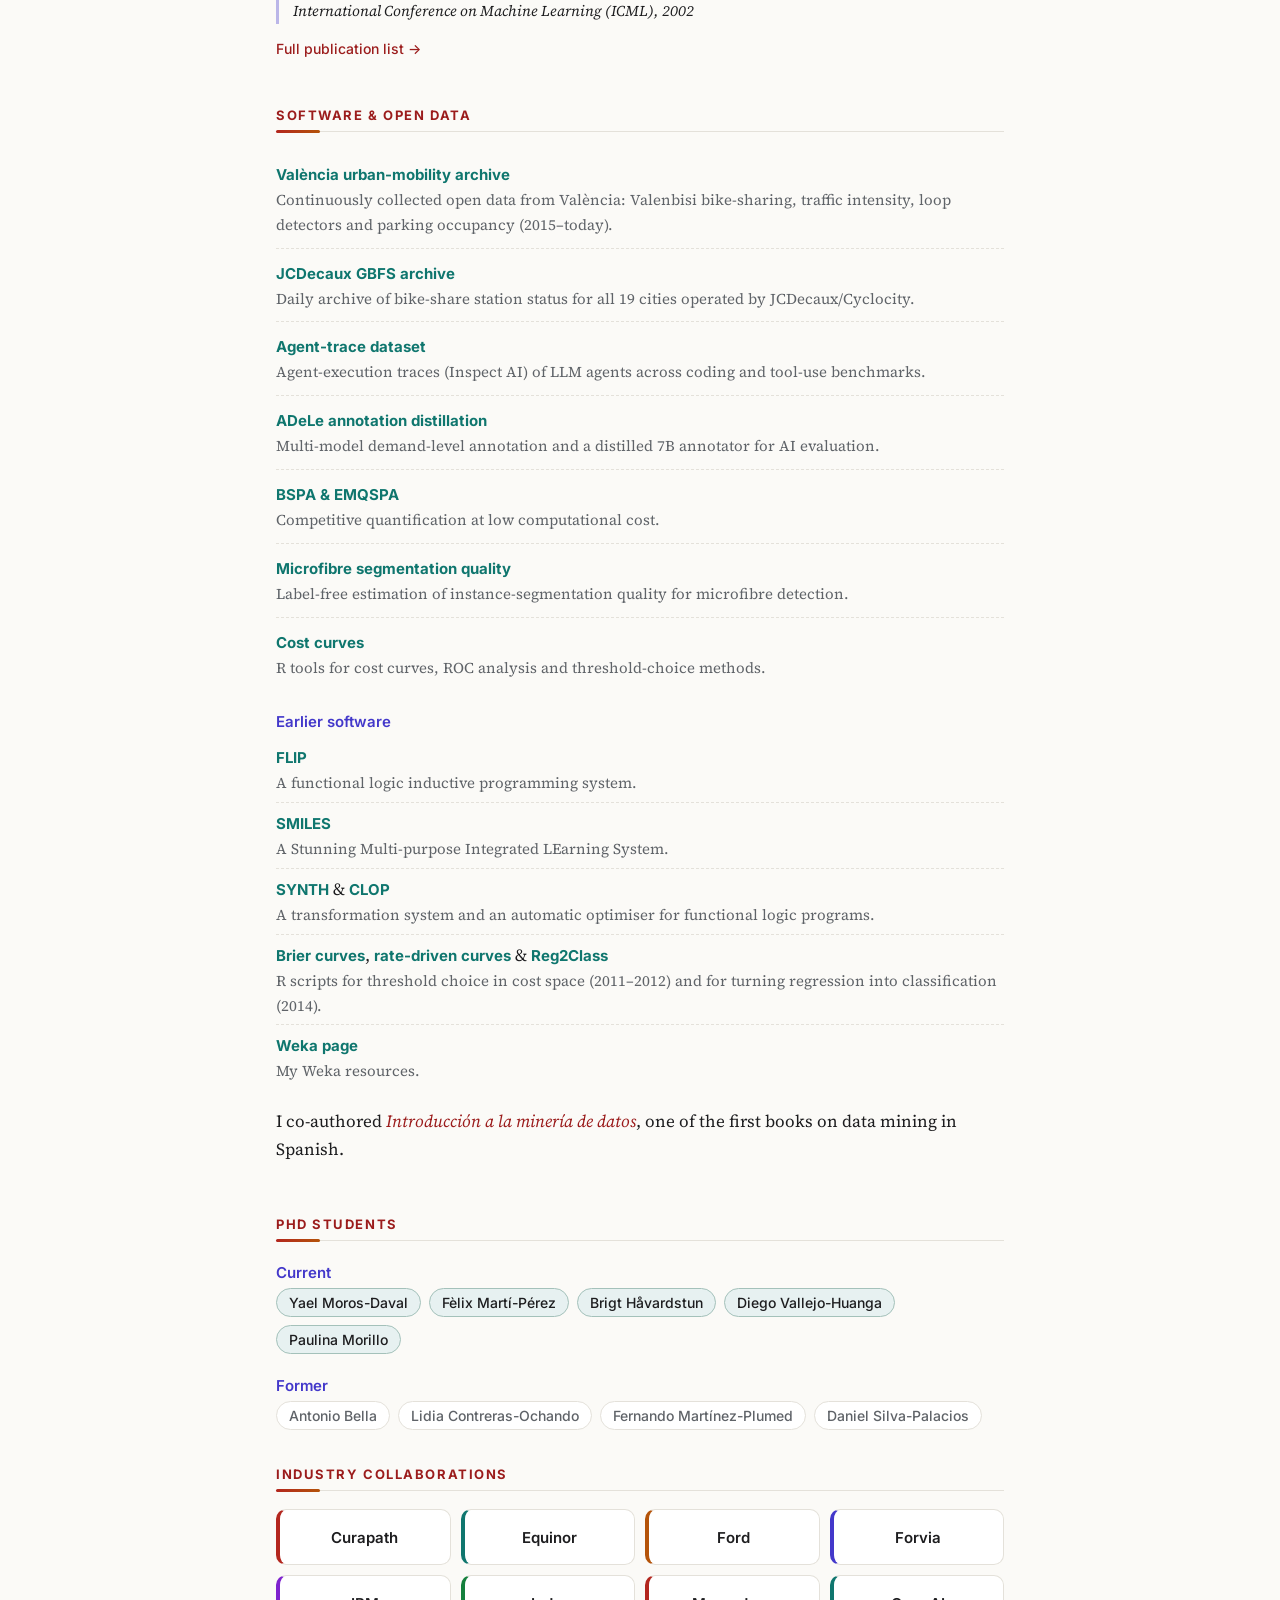
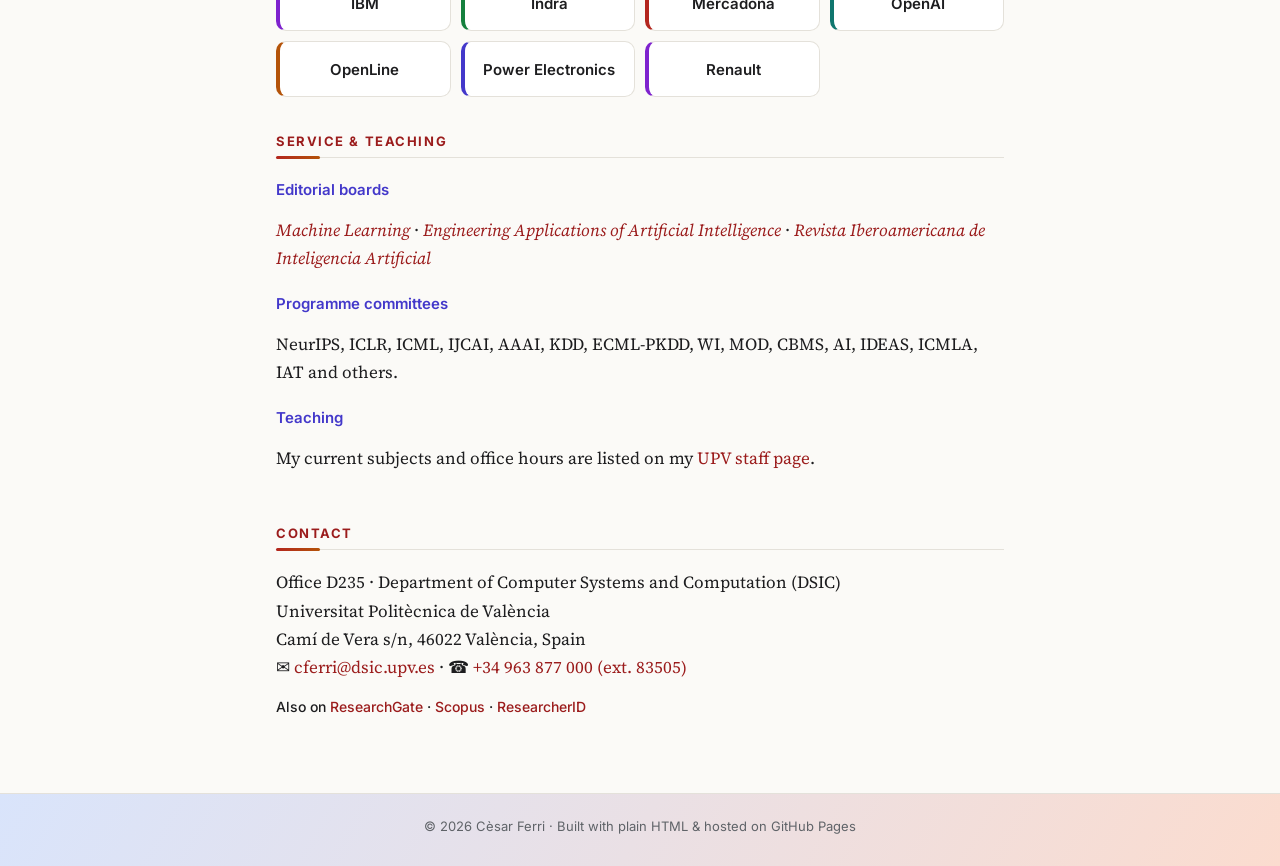
==== commit cd41610d: "News: Open Government Forum membership date Co-Authored-By: Claude Opus 5.5 <noreply@anthropic.com>" ====
--- a/index.html
+++ b/index.html
@@ -79,7 +79,8 @@
       <li>Interviewed by Newtral: “<a href="https://www.newtral.es/ia-trampas-amenaza-modelos-ciberseguridad-etica/20261006/">¿Por
         qué las IA hacen más trampas? ‘Es el camino más directo’</a>” (6 October 2026).</li>
       <li>Member of Spain's Open Government Forum
-        (<a href="https://transparencia.gob.es/gobierno-abierto/foro-ga">Foro de Gobierno Abierto</a>).</li>
+        (<a href="https://transparencia.gob.es/gobierno-abierto/foro-ga">Foro de Gobierno Abierto</a>)
+        since September 2026.</li>
       <li>Organiser of <a href="https://ijclr2026.webs.upv.es/">IJCLR 2026</a>, the International Joint
         Conference on Learning &amp; Reasoning.</li>
       <li>Research stay at the <a href="https://www.lcfi.ac.uk/">Leverhulme Centre for the Future of
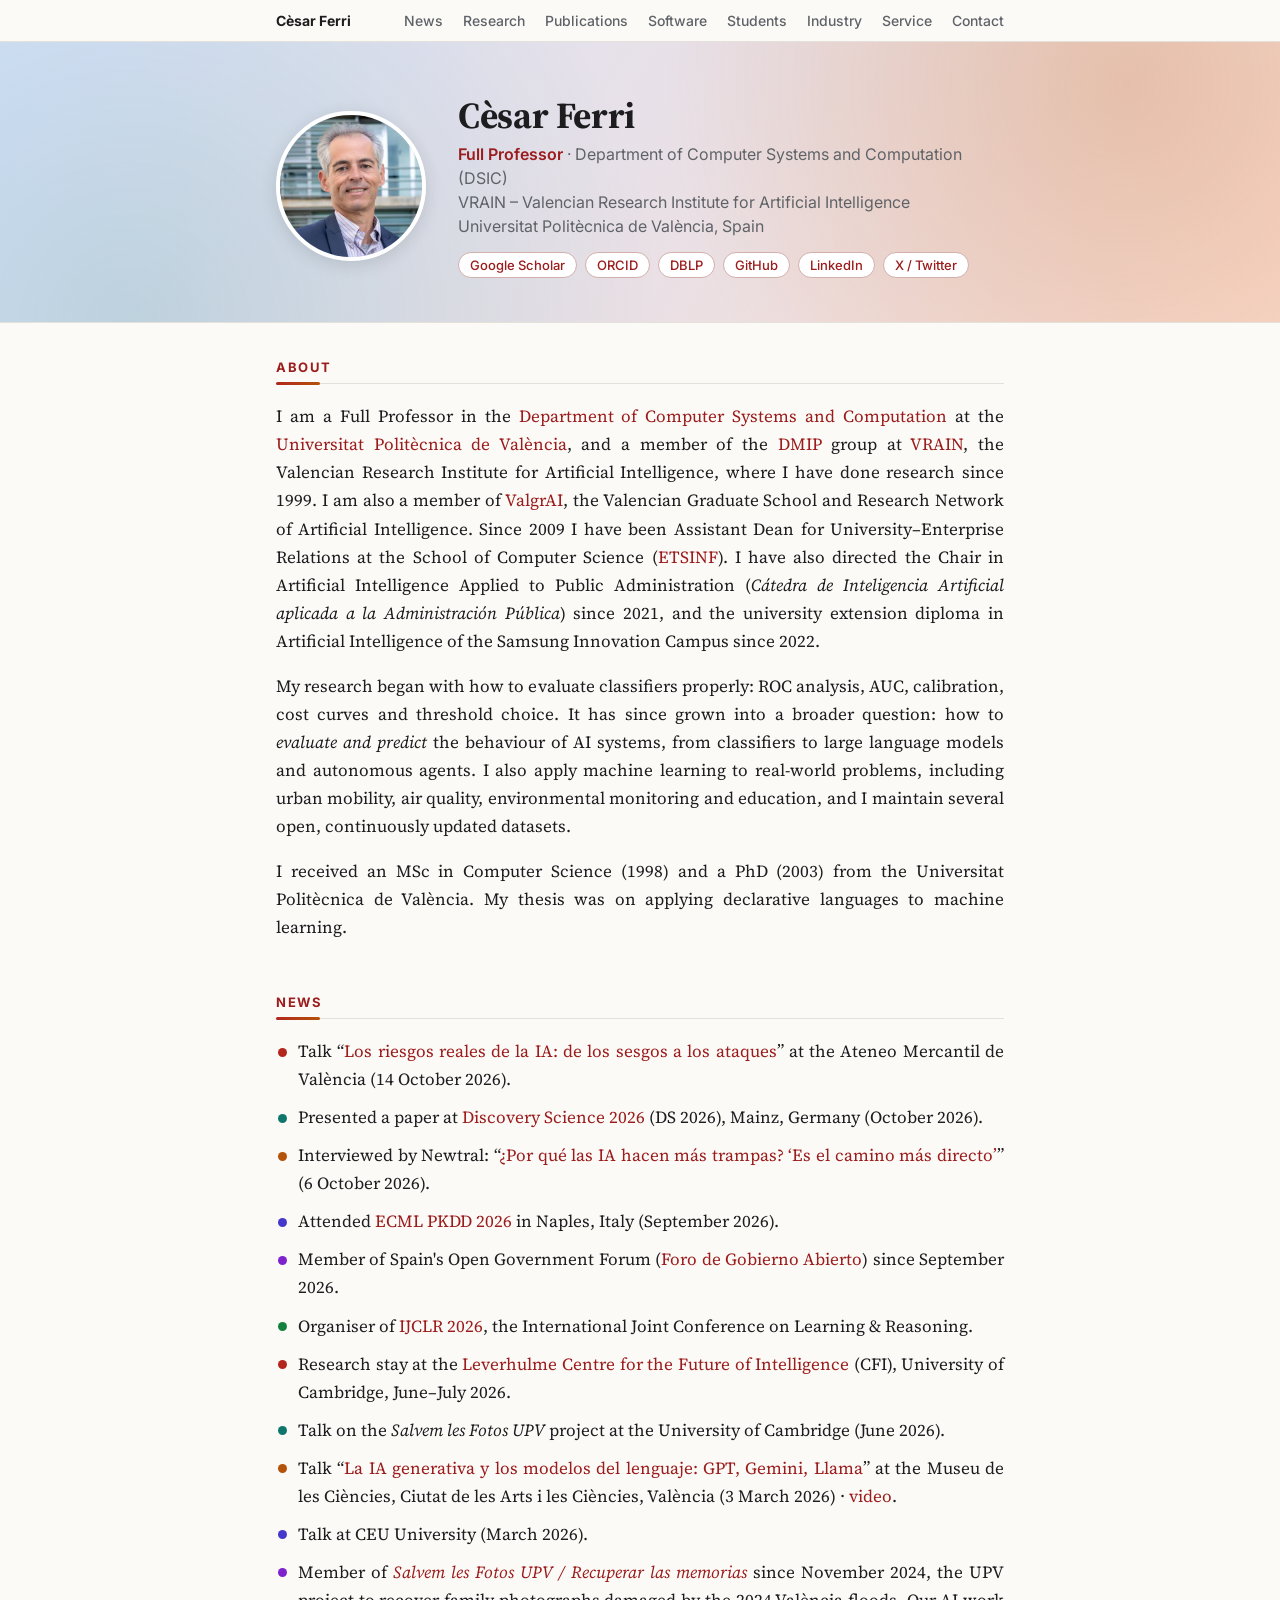
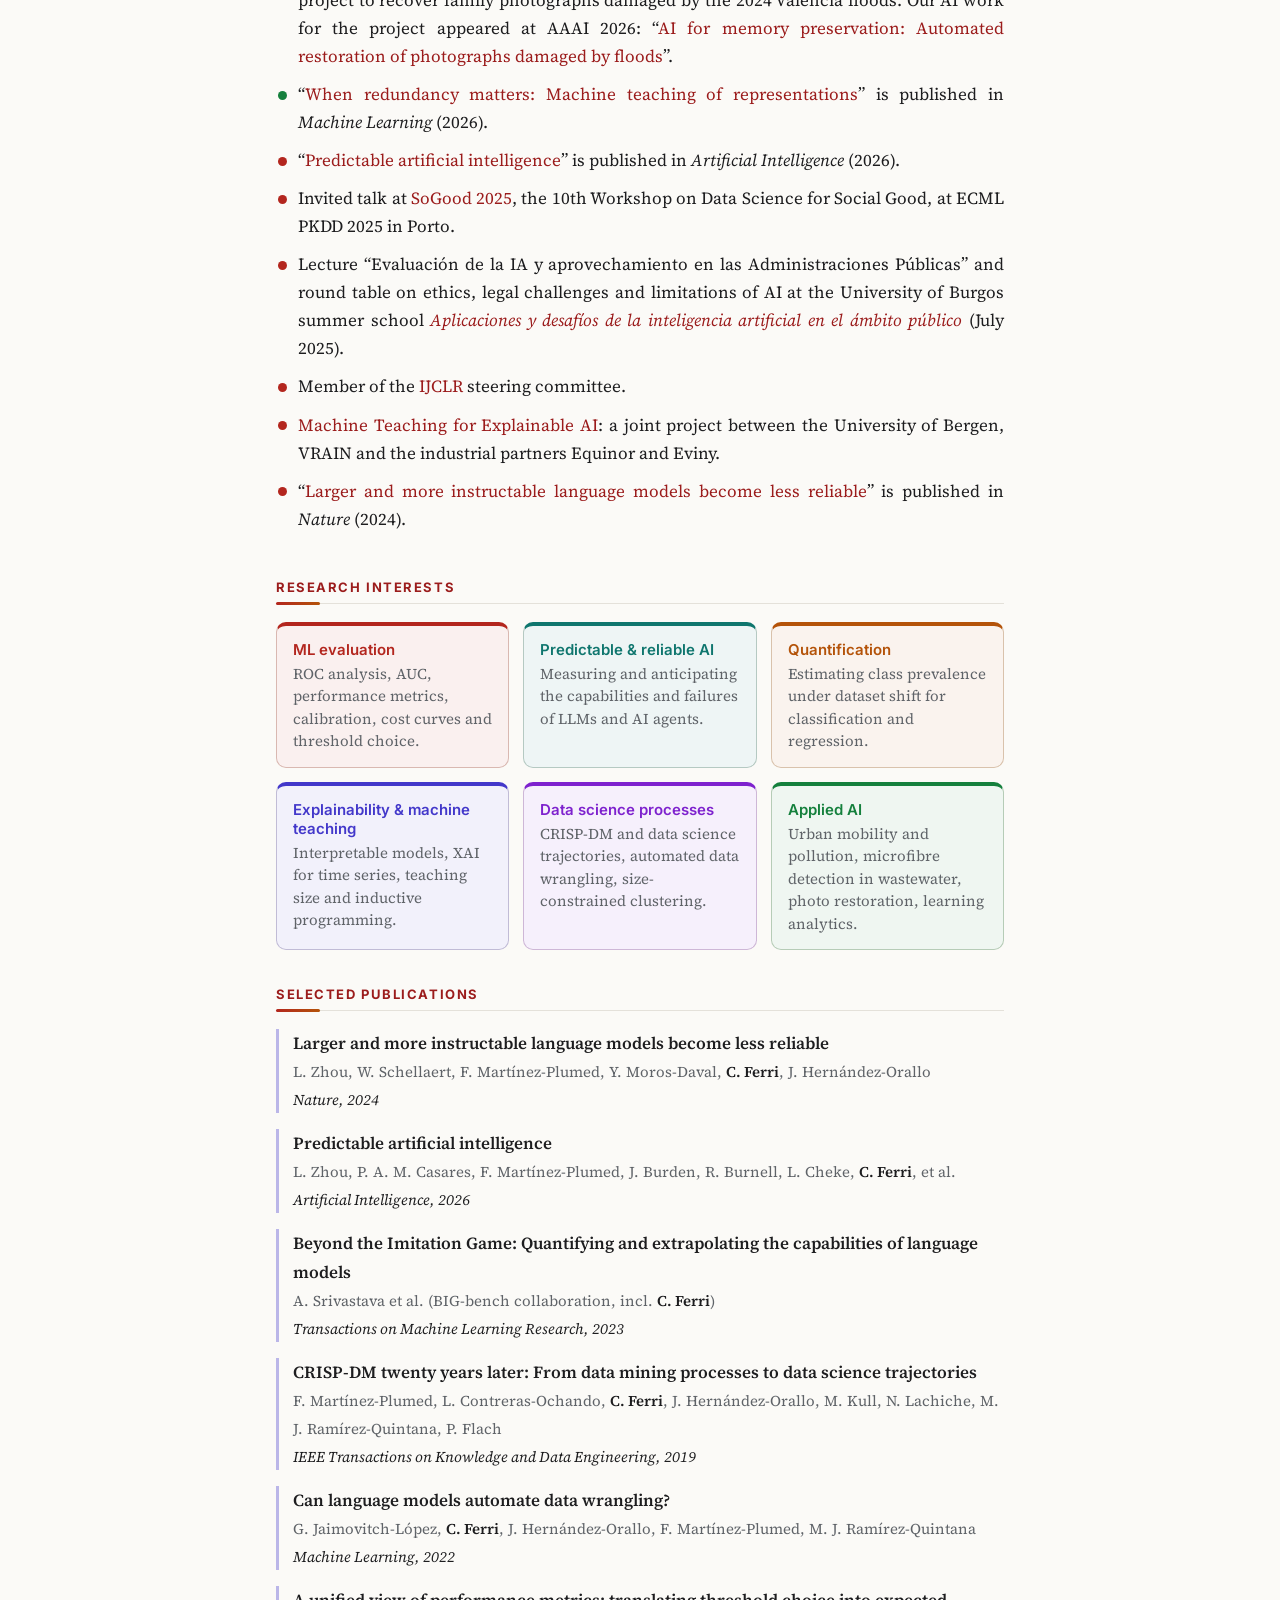
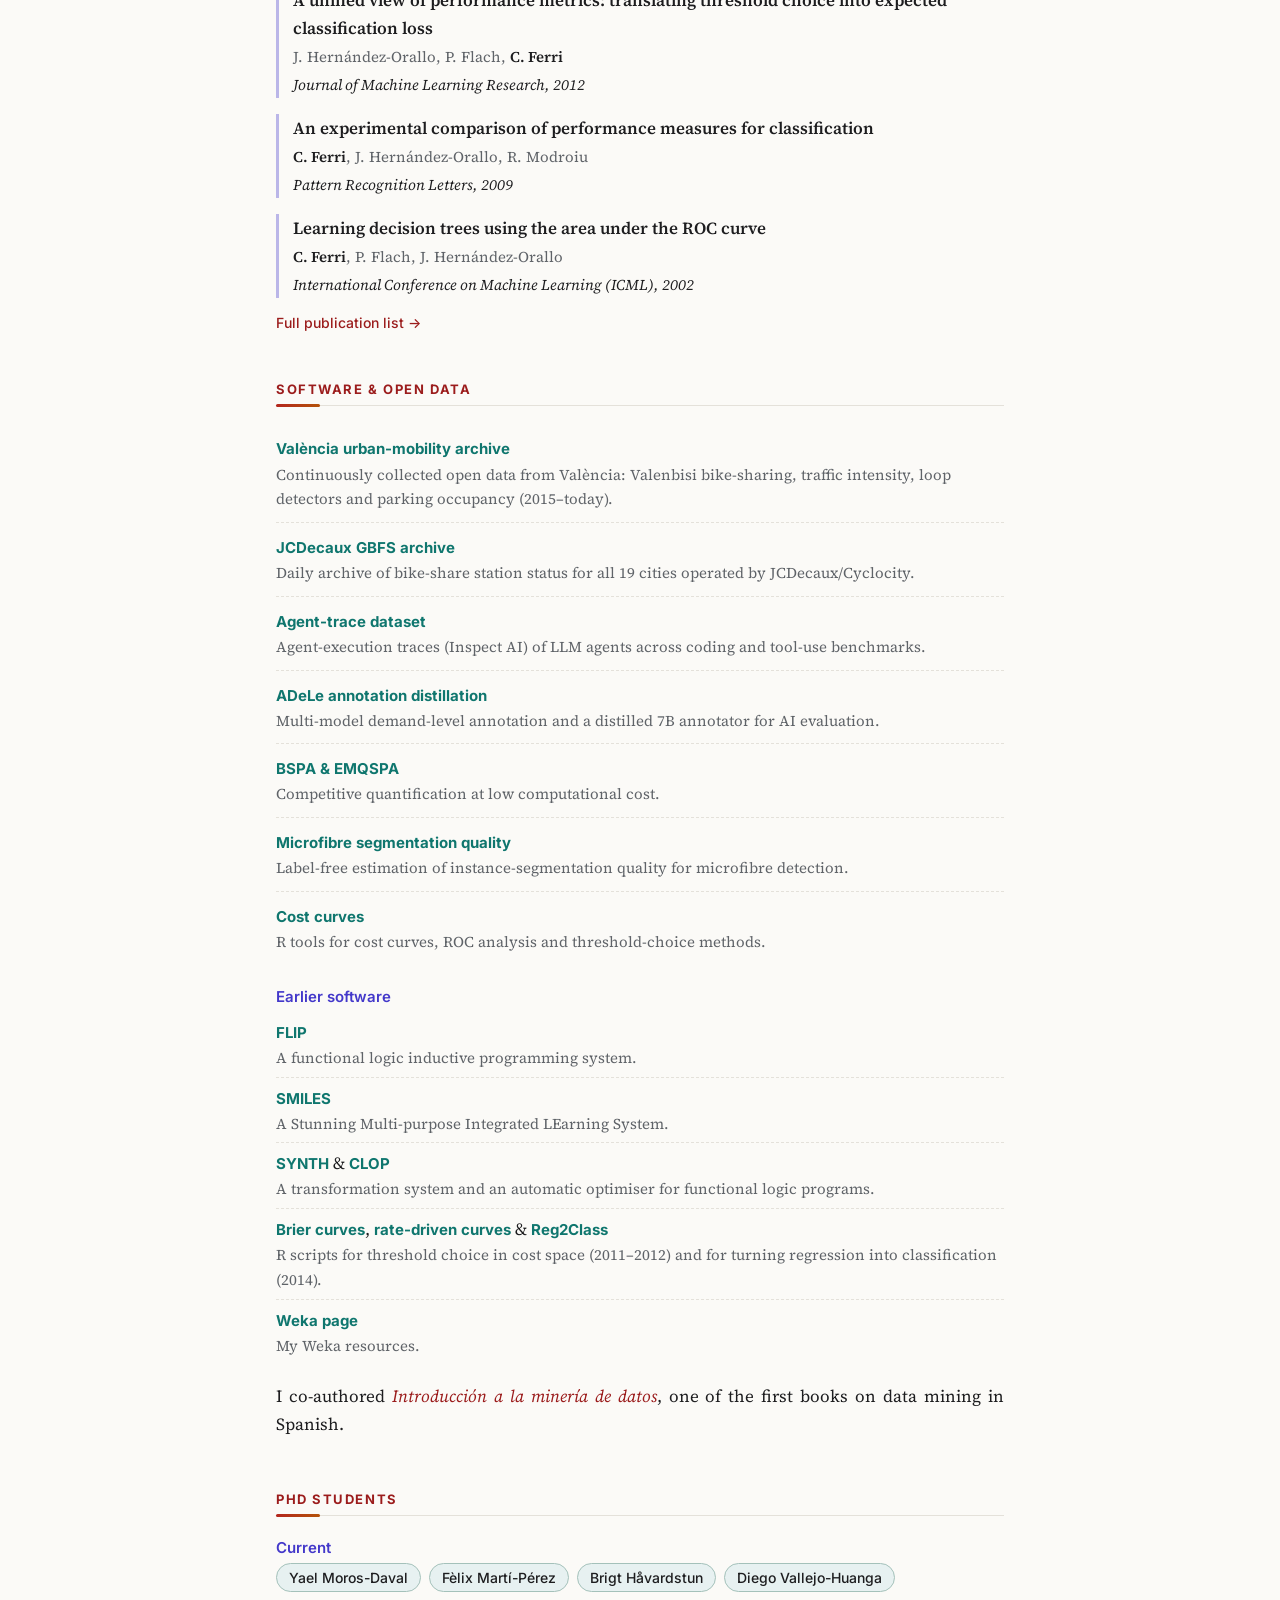
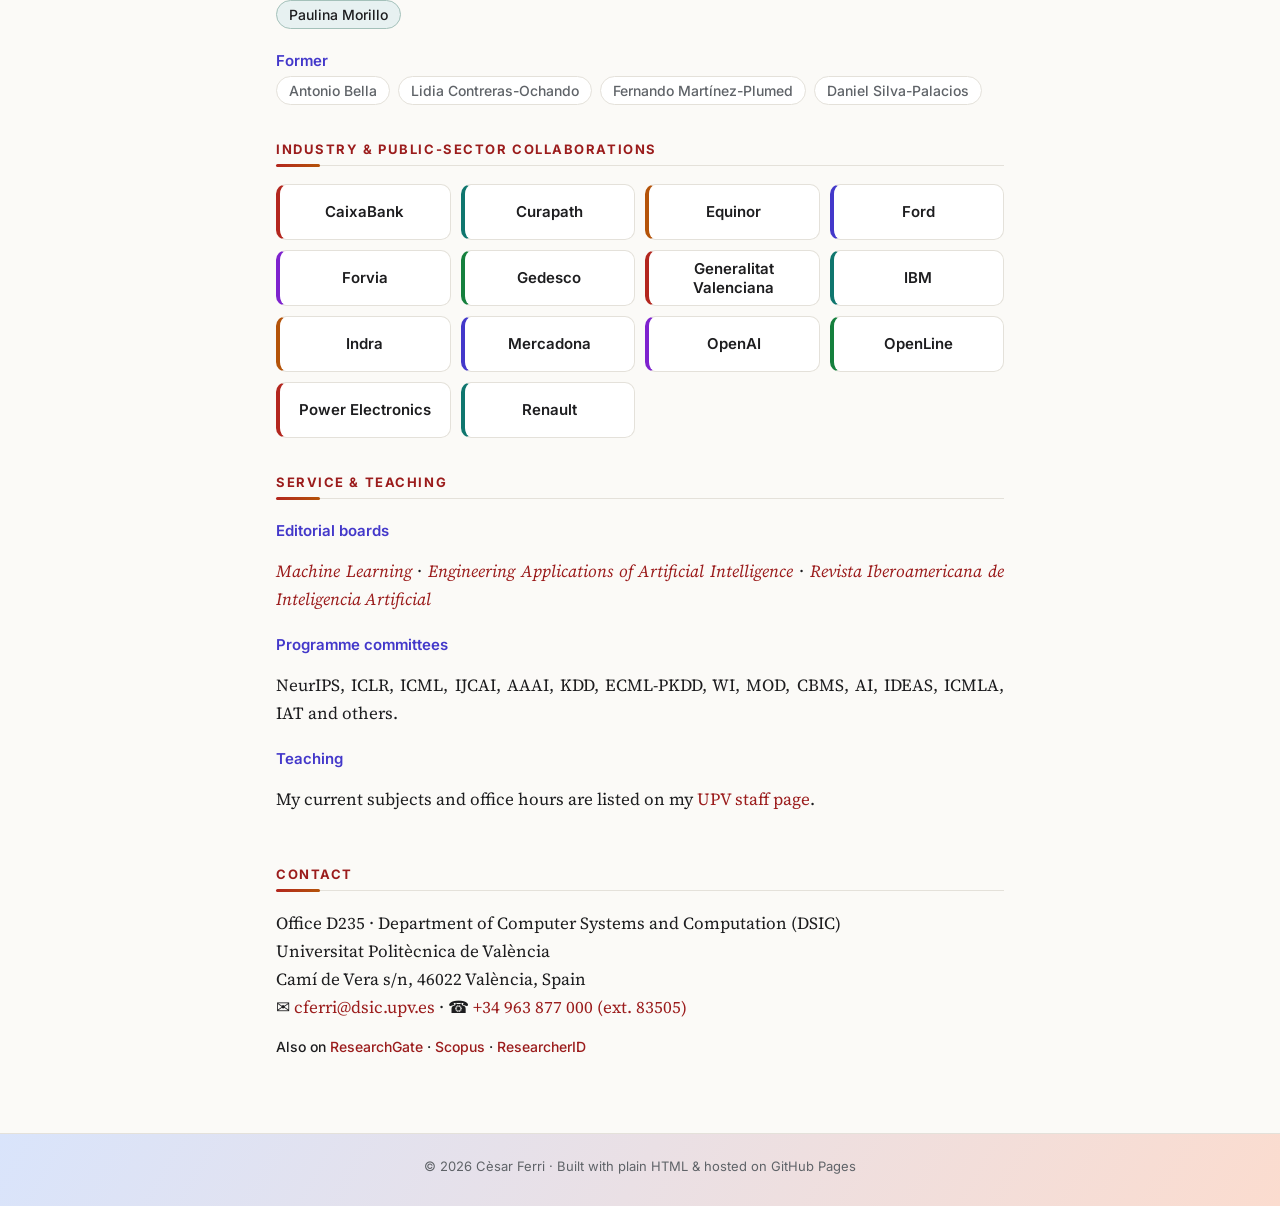
==== commit 09746dab: "Add CaixaBank, Gedesco, GVA; news: DS 2026, ECML 2026, Salvem les Fotos, Cambridge and CEU talks Co-" ====
--- a/index.html
+++ b/index.html
@@ -76,8 +76,11 @@
       <li>Talk “<a href="https://ateneovalencia.es/event/de-los-sesgos-a-los-ataques-los-riesgos-reales-de-la-ia-669">Los
         riesgos reales de la IA: de los sesgos a los ataques</a>” at the Ateneo Mercantil de València
         (14 October 2026).</li>
+      <li>Presented a paper at <a href="https://discovery-science.org/">Discovery Science 2026</a> (DS 2026),
+        Mainz, Germany (October 2026).</li>
       <li>Interviewed by Newtral: “<a href="https://www.newtral.es/ia-trampas-amenaza-modelos-ciberseguridad-etica/20261006/">¿Por
         qué las IA hacen más trampas? ‘Es el camino más directo’</a>” (6 October 2026).</li>
+      <li>Attended <a href="https://ecmlpkdd.org/2026/">ECML PKDD 2026</a> in Naples, Italy (September 2026).</li>
       <li>Member of Spain's Open Government Forum
         (<a href="https://transparencia.gob.es/gobierno-abierto/foro-ga">Foro de Gobierno Abierto</a>)
         since September 2026.</li>
@@ -85,10 +88,17 @@
         Conference on Learning &amp; Reasoning.</li>
       <li>Research stay at the <a href="https://www.lcfi.ac.uk/">Leverhulme Centre for the Future of
         Intelligence</a> (CFI), University of Cambridge, June–July 2026.</li>
+      <li>Talk on the <em>Salvem les Fotos UPV</em> project at the University of Cambridge (June 2026).</li>
       <li>Talk “<a href="https://cac.es/conferencias/la-ia-generativa-y-los-modelos-del-lenguaje-gpt-gemini-llama/">La
         IA generativa y los modelos del lenguaje: GPT, Gemini, Llama</a>” at the Museu de les Ciències, Ciutat de les
         Arts i les Ciències, València (3 March 2026) ·
         <a href="https://www.youtube.com/watch?v=sZ4VqlJoNLA">video</a>.</li>
+      <li>Talk at CEU University (March 2026).</li>
+      <li>Member of <a href="https://recuperarlasmemorias.blogs.upv.es/"><em>Salvem les Fotos UPV / Recuperar las
+        memorias</em></a> since November 2024, the UPV project to recover family photographs damaged by the
+        2024 València floods. Our AI work for the project appeared at AAAI 2026:
+        “<a href="https://doi.org/10.1609/aaai.v40i48.42383">AI for memory preservation: Automated restoration of
+        photographs damaged by floods</a>”.</li>
       <li>“<a href="https://doi.org/10.1007/s10994-025-06954-3">When redundancy matters: Machine teaching of
         representations</a>” is published in <em>Machine Learning</em> (2026).</li>
       <li>“<a href="https://doi.org/10.1016/j.artint.2026.104491">Predictable artificial intelligence</a>” is
@@ -214,12 +224,15 @@
   </section>
 
   <section id="industry">
-    <h2>Industry collaborations</h2>
+    <h2>Industry &amp; public-sector collaborations</h2>
     <ul class="companies">
+      <li><a href="https://www.caixabank.com/">CaixaBank</a></li>
       <li><a href="https://curapath.com/">Curapath</a></li>
       <li><a href="https://www.equinor.com/">Equinor</a></li>
       <li><a href="https://www.ford.com/">Ford</a></li>
       <li><a href="https://www.forvia.com/">Forvia</a></li>
+      <li><a href="https://www.gedesco.es/">Gedesco</a></li>
+      <li><a href="https://www.gva.es/">Generalitat Valenciana</a></li>
       <li><a href="https://www.ibm.com/">IBM</a></li>
       <li><a href="https://www.indragroup.com/">Indra</a></li>
       <li><a href="https://www.mercadona.es/">Mercadona</a></li>
--- a/assets/style.css
+++ b/assets/style.css
@@ -200,3 +200,9 @@
 ul.companies li > a:hover {
   text-decoration: none; background: color-mix(in srgb, var(--c) 8%, var(--card));
 }
+
+main p, ul.news li {
+  text-align: justify;
+  hyphens: auto; -webkit-hyphens: auto;
+}
+main .area p, main p.more { text-align: left; hyphens: manual; }
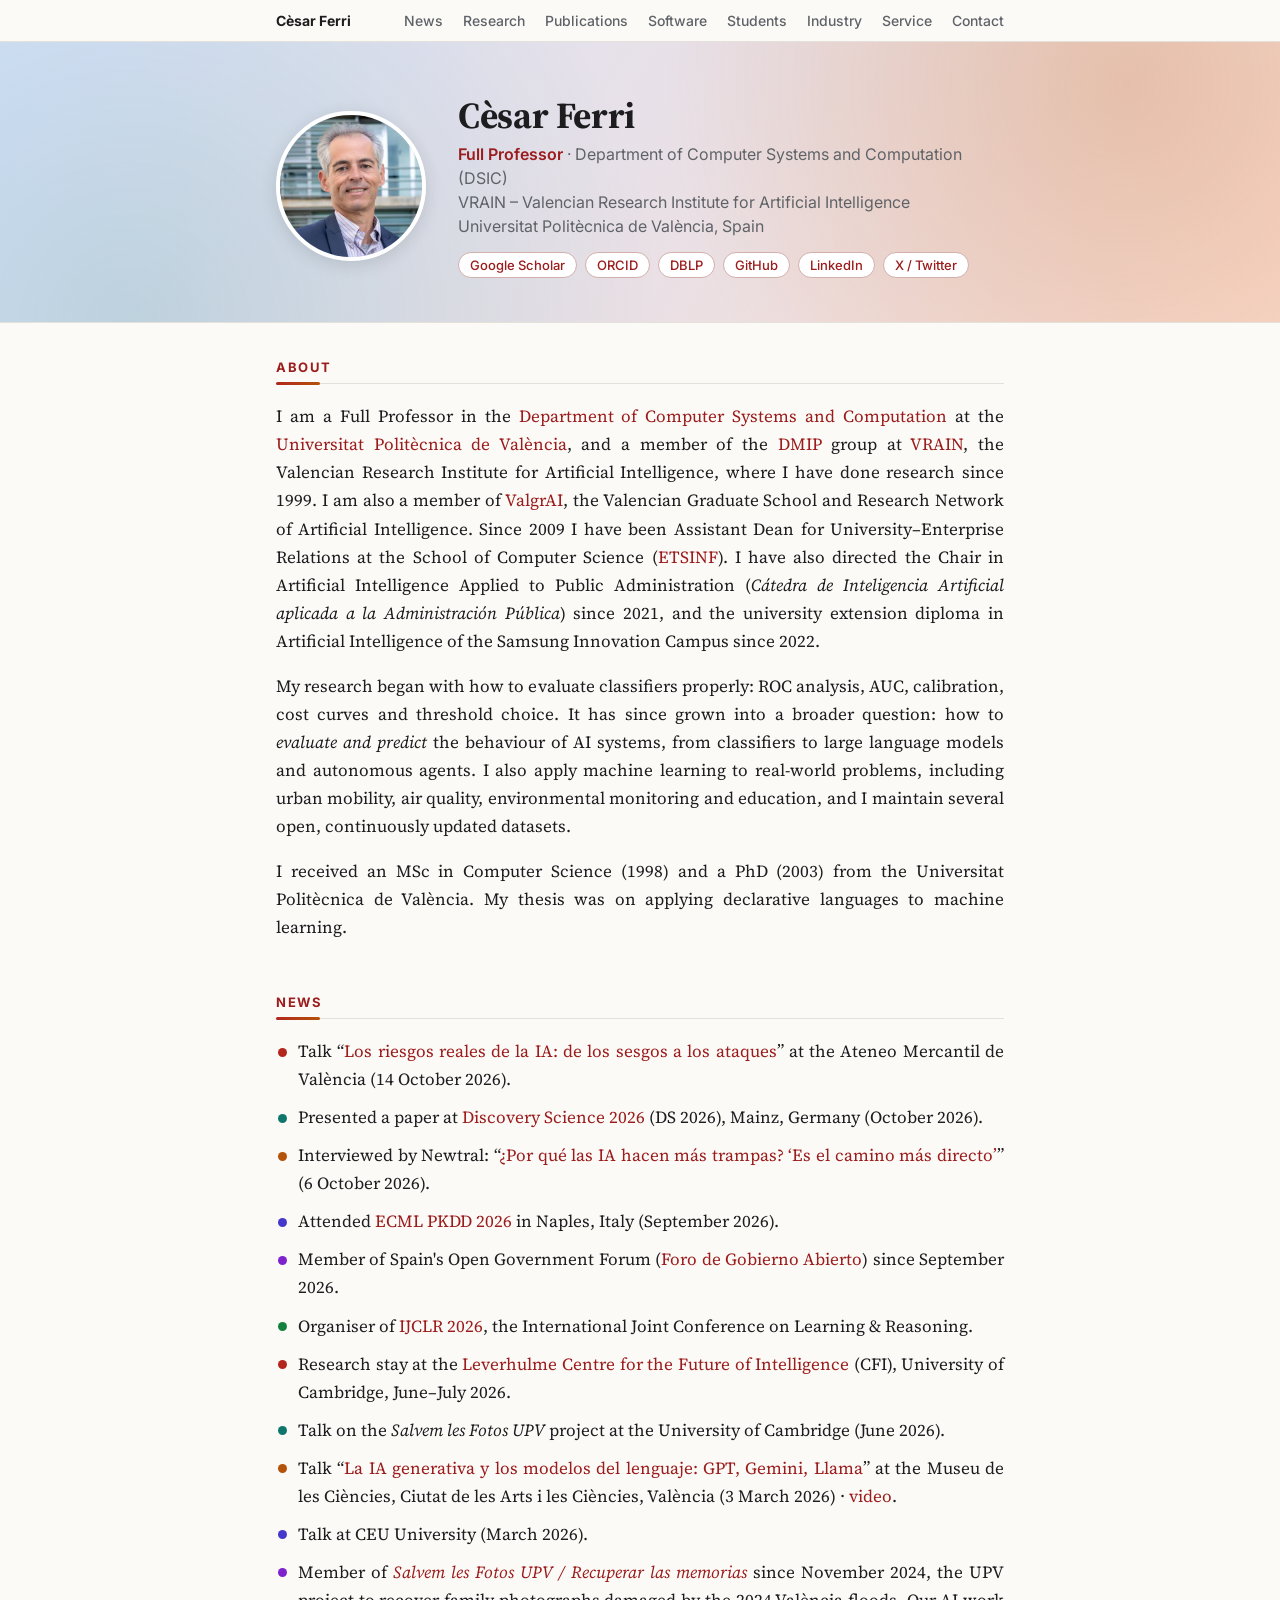
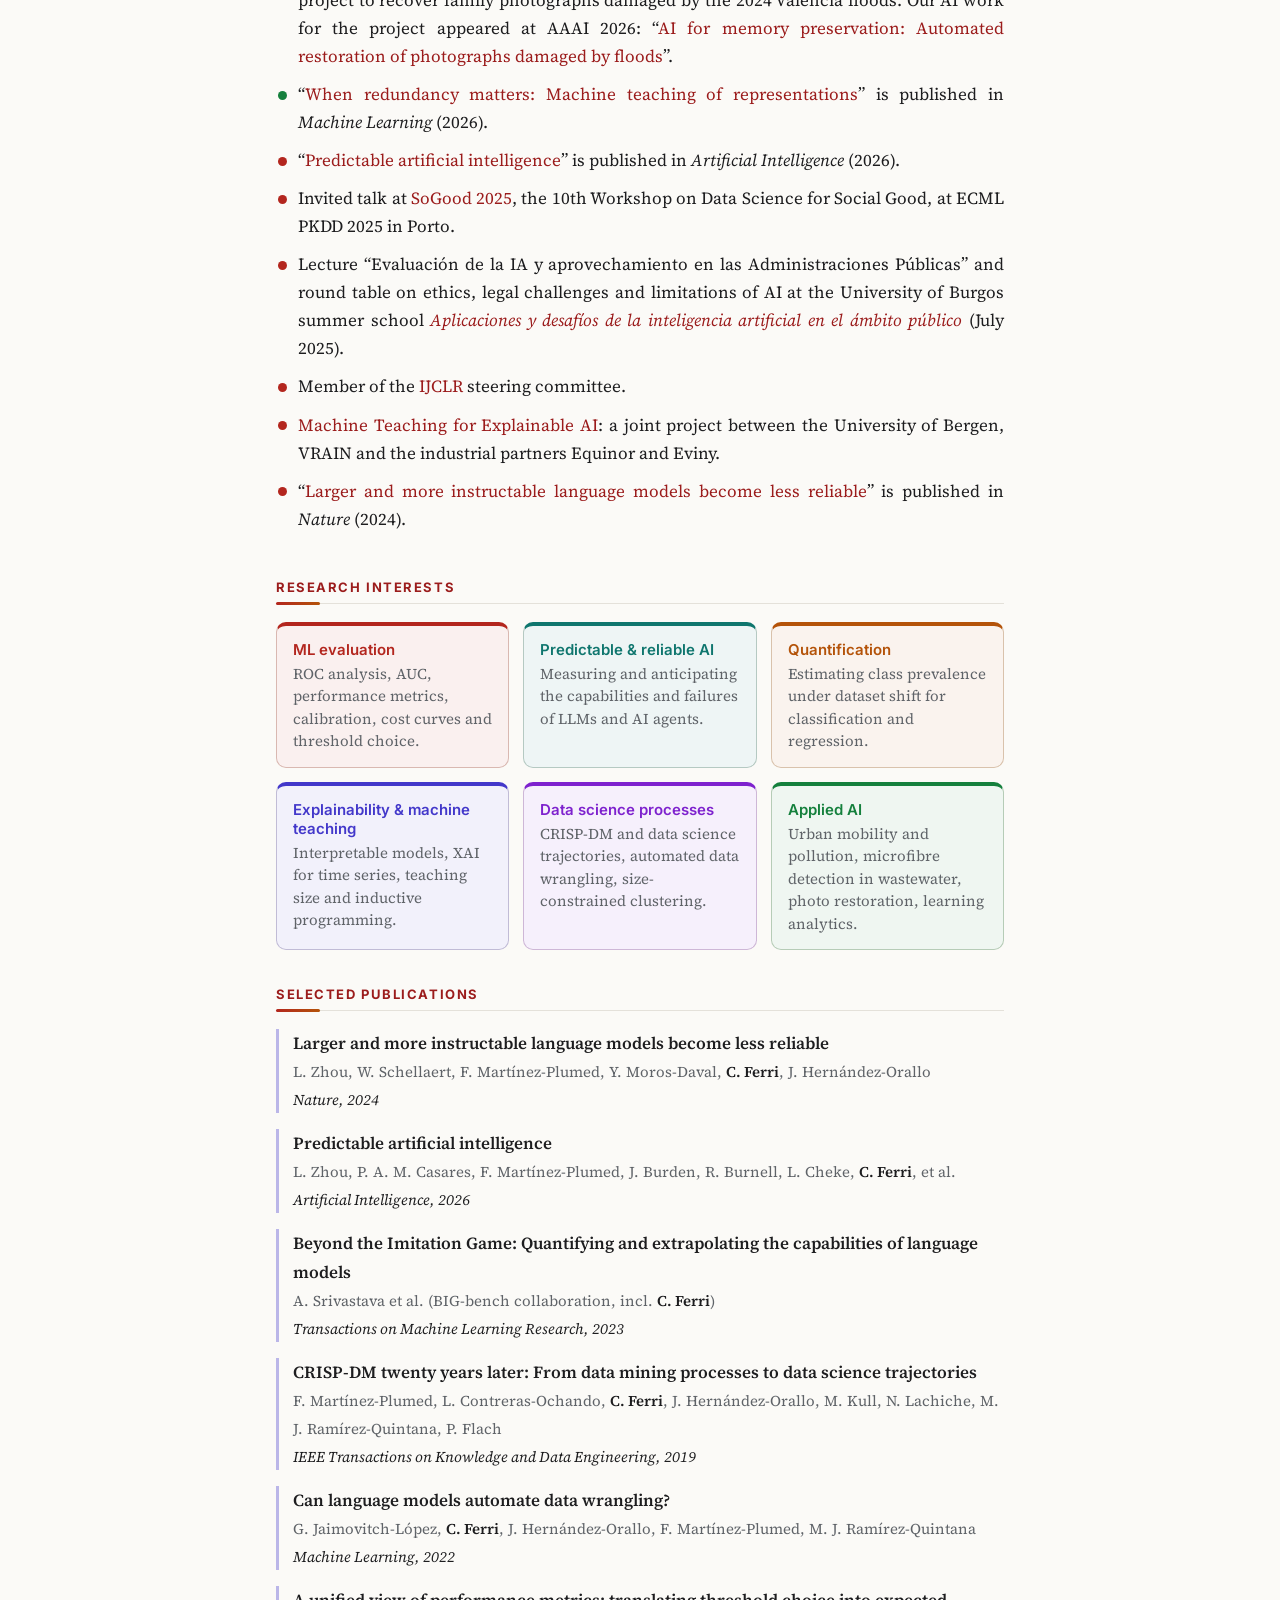
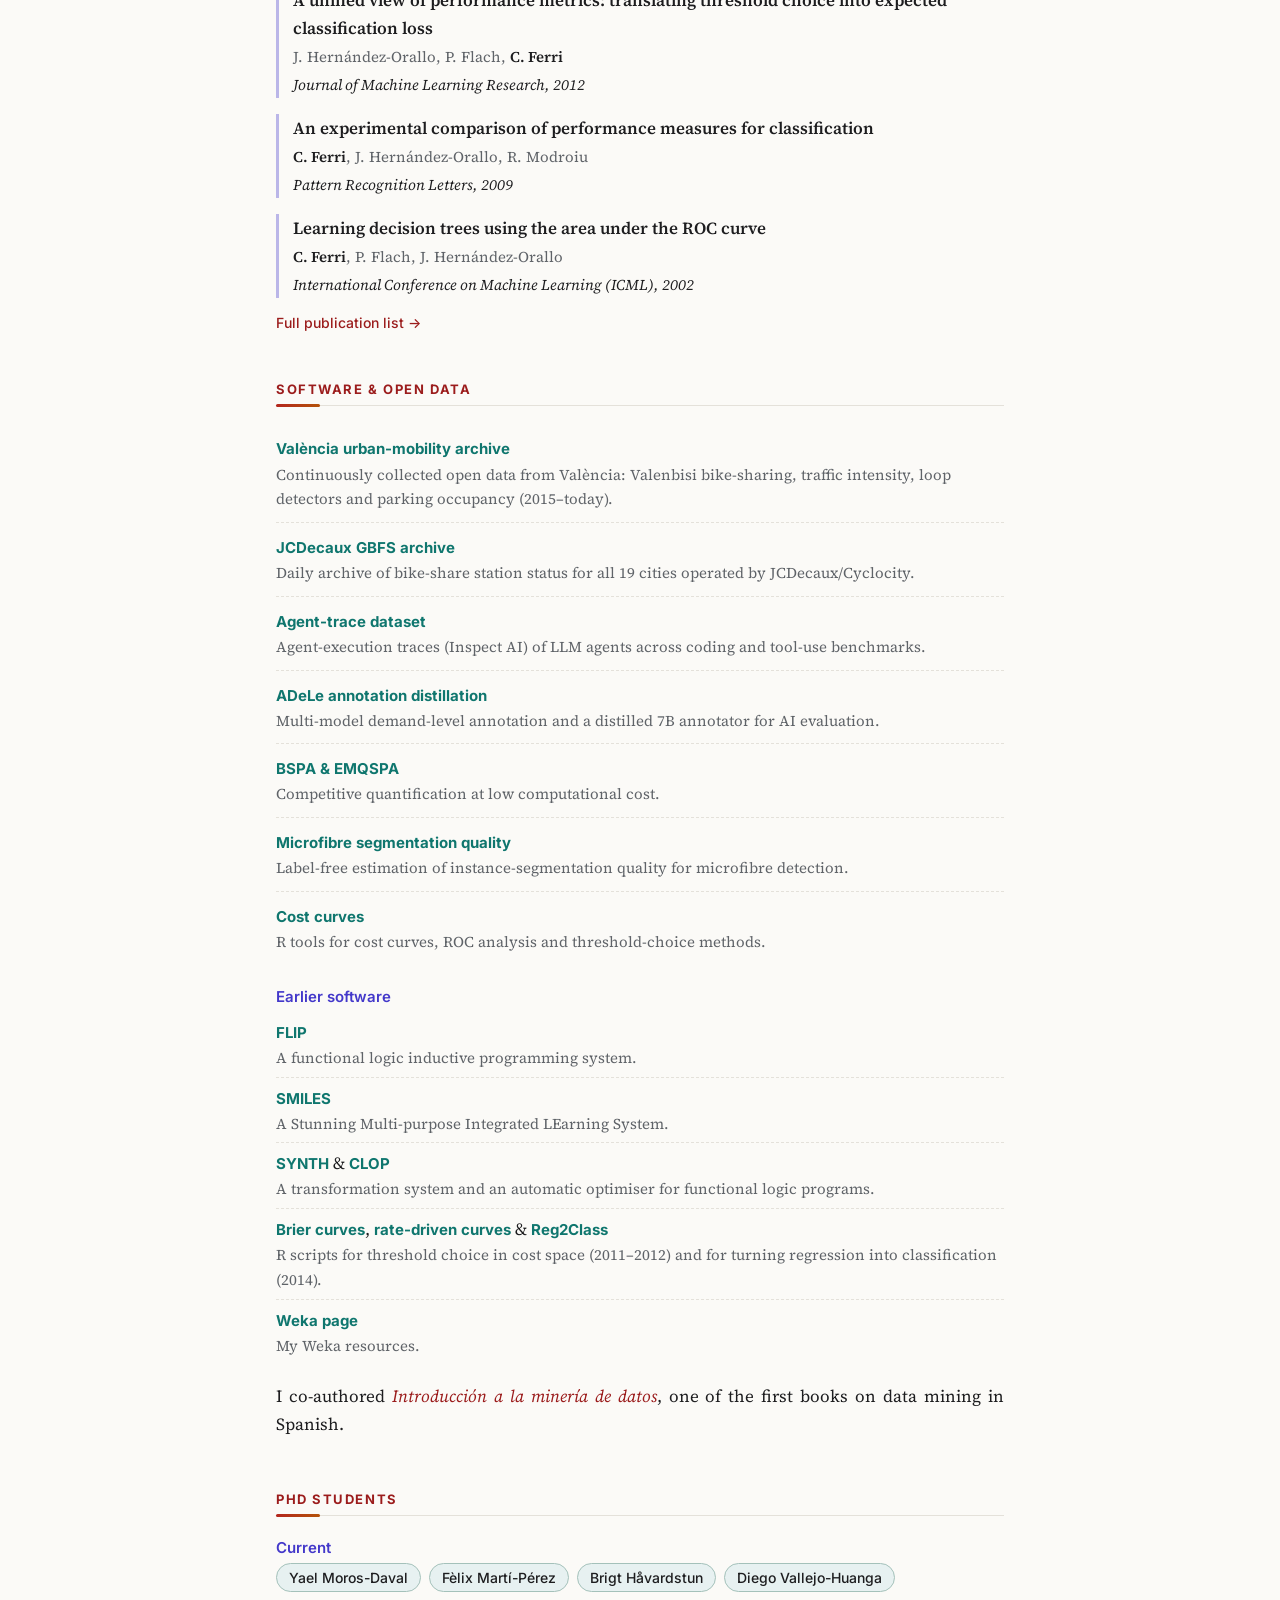
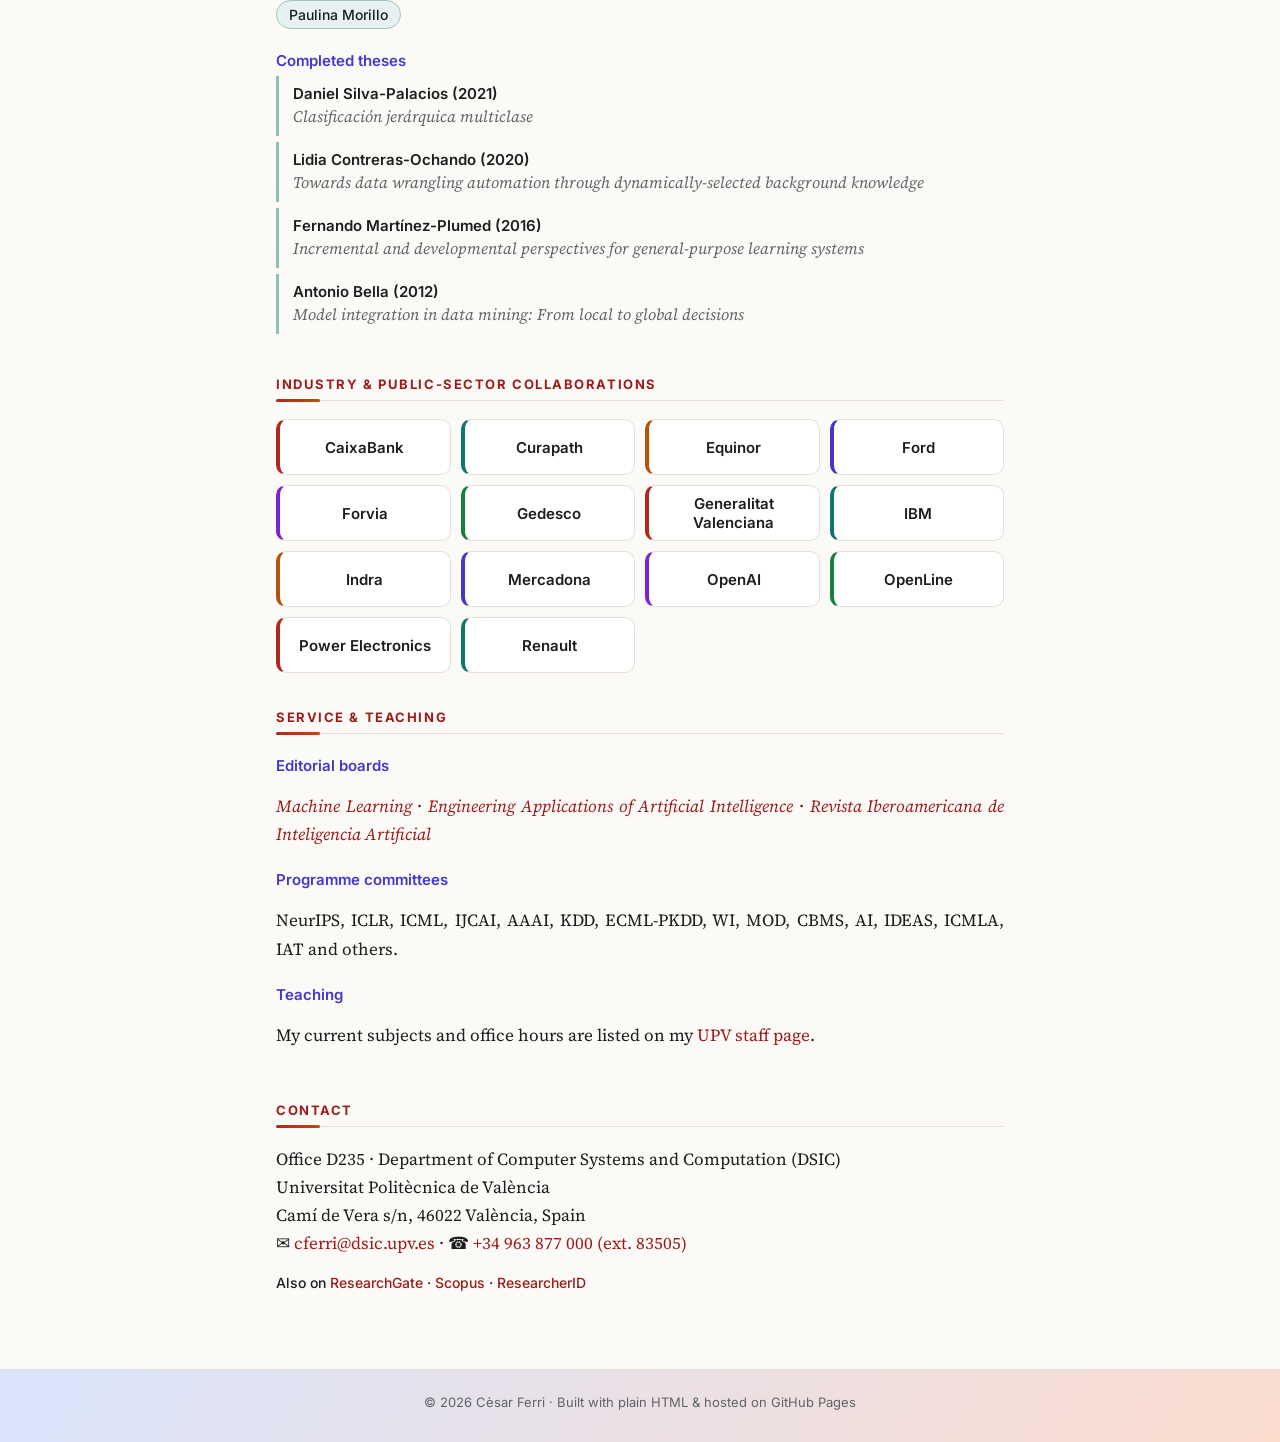
==== commit 6b77c68b: "PhD students: list completed theses with titles Co-Authored-By: Claude Opus 5.5 <noreply@anthropic.c" ====
--- a/index.html
+++ b/index.html
@@ -214,12 +214,16 @@
       <li><a href="https://orcid.org/0000-0002-2704-3858">Diego Vallejo-Huanga</a></li>
       <li><a href="https://orcid.org/0000-0002-3284-0472">Paulina Morillo</a></li>
     </ul>
-    <h3 class="sub">Former</h3>
-    <ul class="people former">
-      <li>Antonio Bella</li>
-      <li><a href="https://orcid.org/0000-0001-8213-1765">Lidia Contreras-Ochando</a></li>
-      <li><a href="https://nandomp.github.io/">Fernando Martínez-Plumed</a></li>
-      <li><a href="https://morelab.deusto.es/people/members/daniel-silva-palacios/">Daniel Silva-Palacios</a></li>
+    <h3 class="sub">Completed theses</h3>
+    <ul class="theses">
+      <li><a href="https://morelab.deusto.es/people/members/daniel-silva-palacios/">Daniel Silva-Palacios</a> (2021)
+        <span>Clasificación jerárquica multiclase</span></li>
+      <li><a href="https://orcid.org/0000-0001-8213-1765">Lidia Contreras-Ochando</a> (2020)
+        <span>Towards data wrangling automation through dynamically-selected background knowledge</span></li>
+      <li><a href="https://nandomp.github.io/">Fernando Martínez-Plumed</a> (2016)
+        <span>Incremental and developmental perspectives for general-purpose learning systems</span></li>
+      <li>Antonio Bella (2012)
+        <span>Model integration in data mining: From local to global decisions</span></li>
     </ul>
   </section>
 
--- a/assets/style.css
+++ b/assets/style.css
@@ -206,3 +206,15 @@
   hyphens: auto; -webkit-hyphens: auto;
 }
 main .area p, main p.more { text-align: left; hyphens: manual; }
+
+ul.theses { list-style: none; padding: 0; margin: 0; }
+ul.theses li {
+  padding: 8px 0 8px 14px; margin-bottom: 6px;
+  border-left: 3px solid color-mix(in srgb, var(--c2) 45%, transparent);
+  font: 600 15px var(--sans);
+}
+ul.theses li a { color: var(--fg); }
+ul.theses li a:hover { color: var(--accent); }
+ul.theses li span {
+  display: block; font: italic 400 16px/1.45 var(--serif); color: var(--muted); margin-top: 2px;
+}
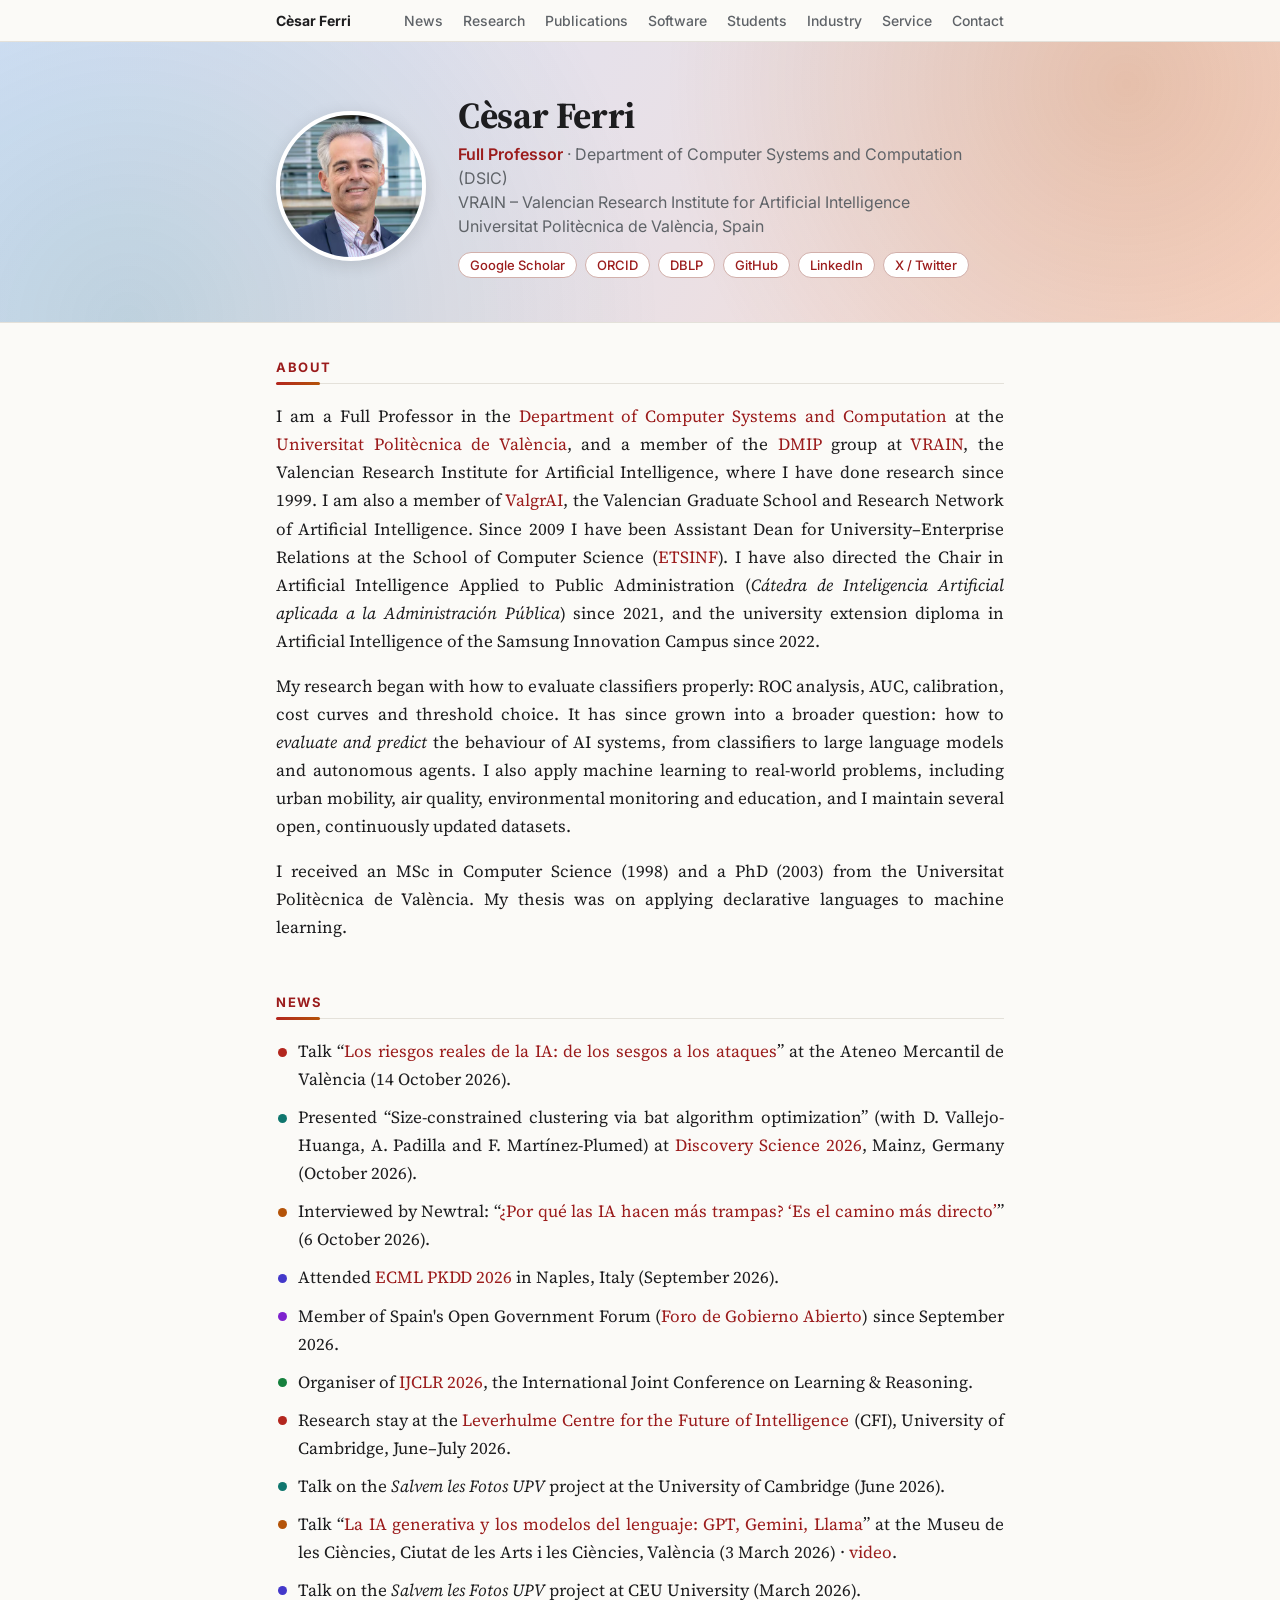
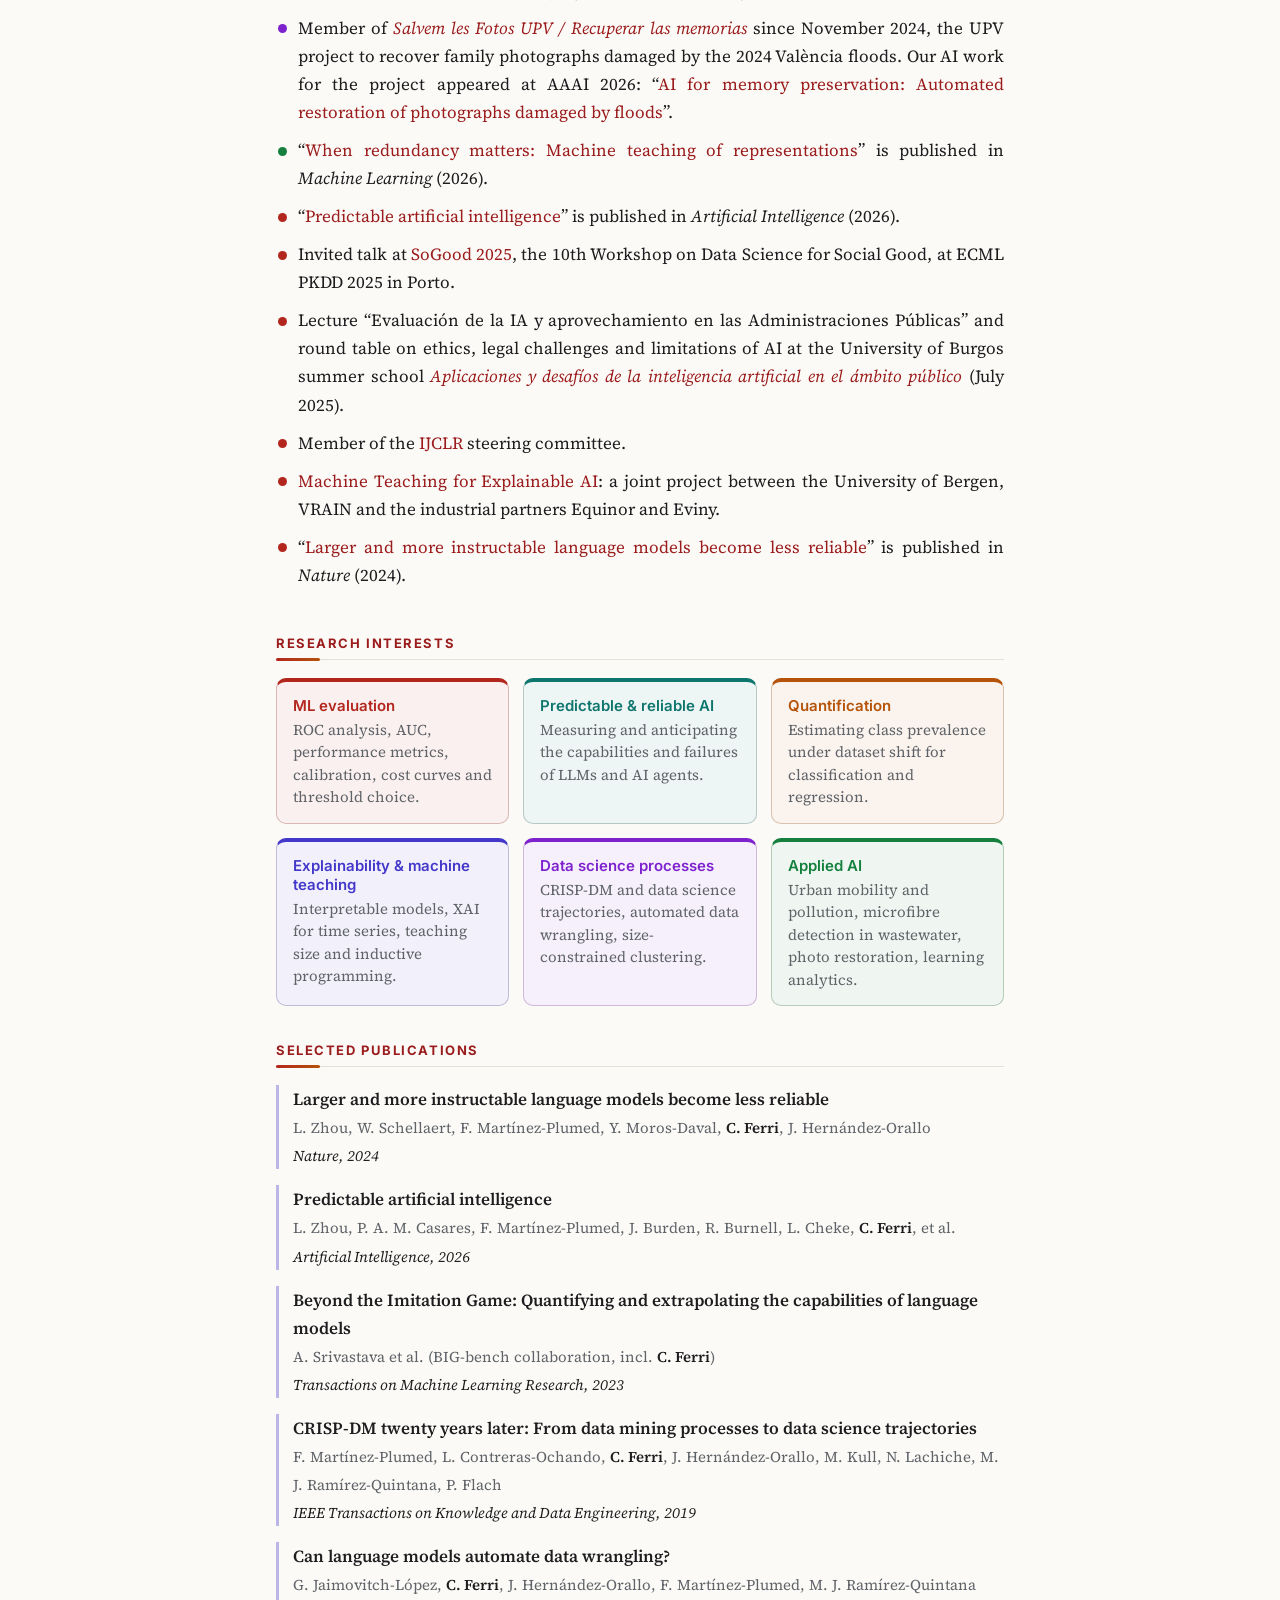
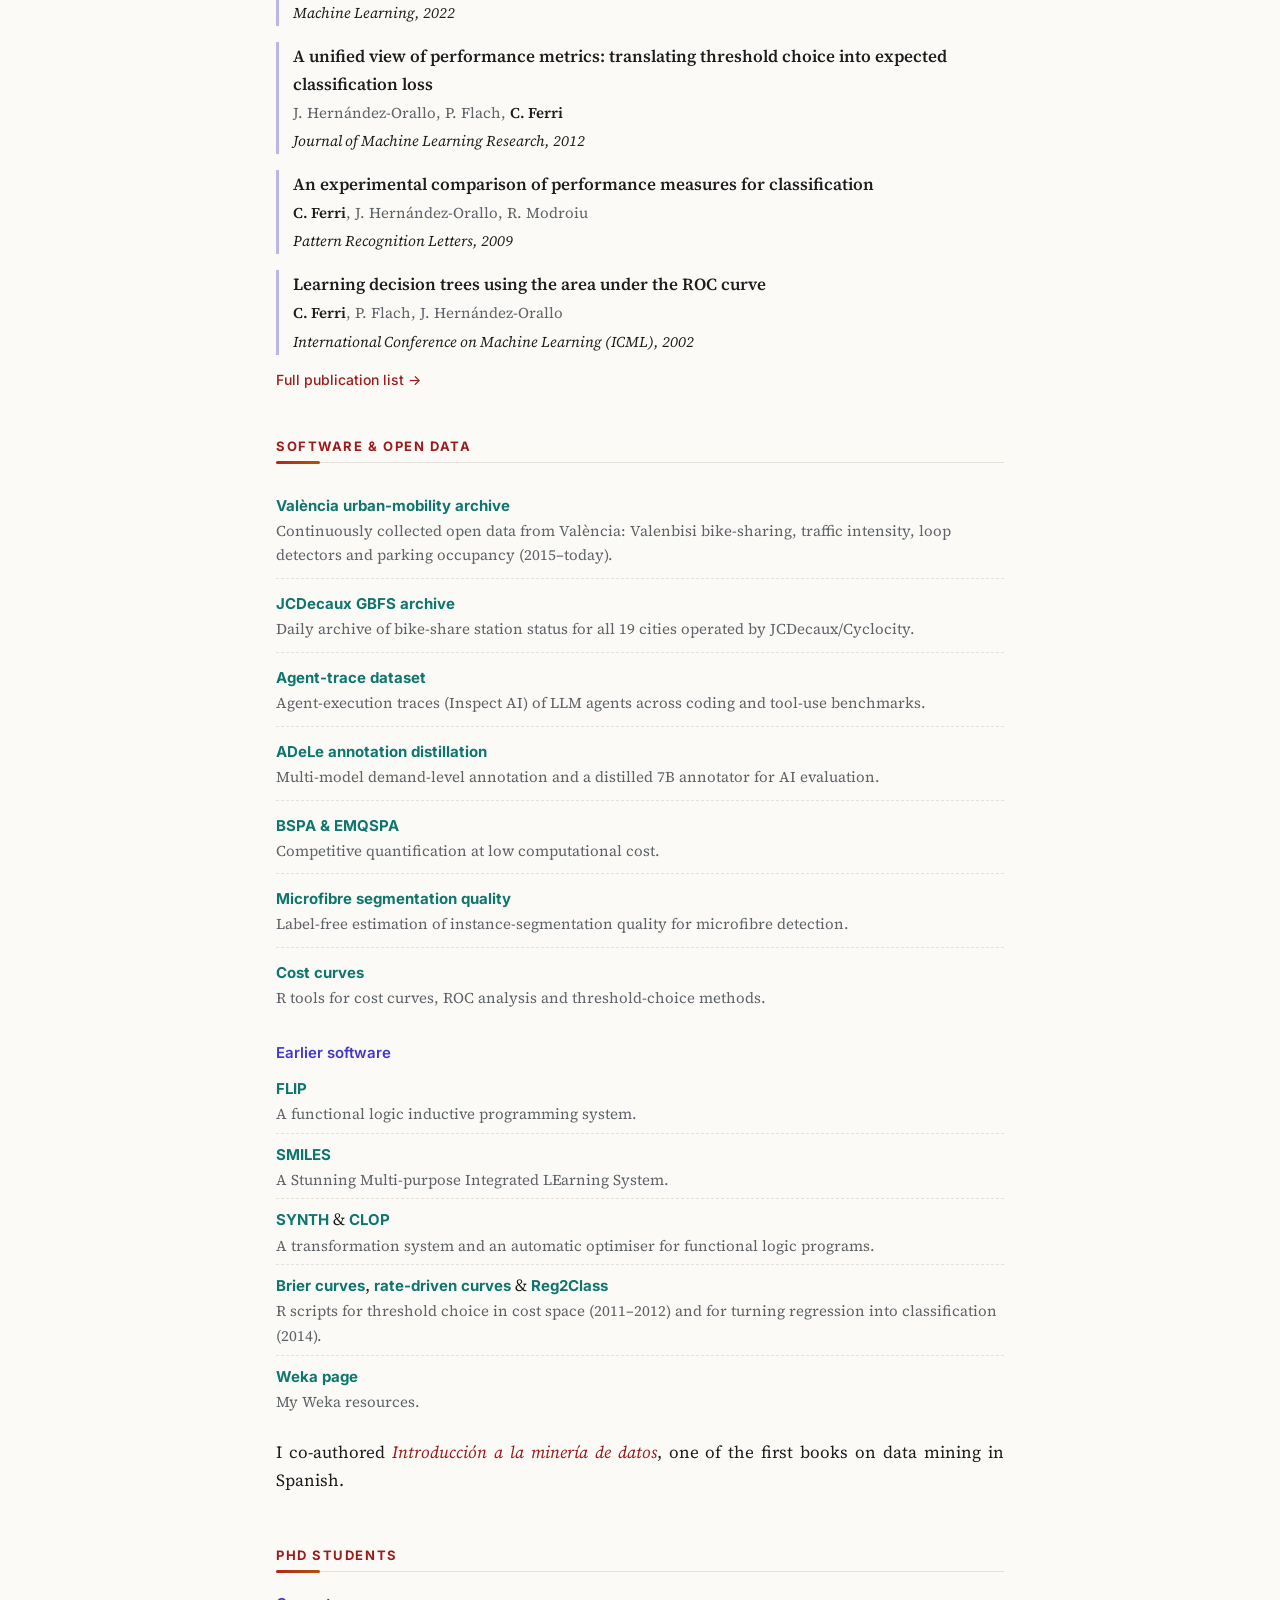
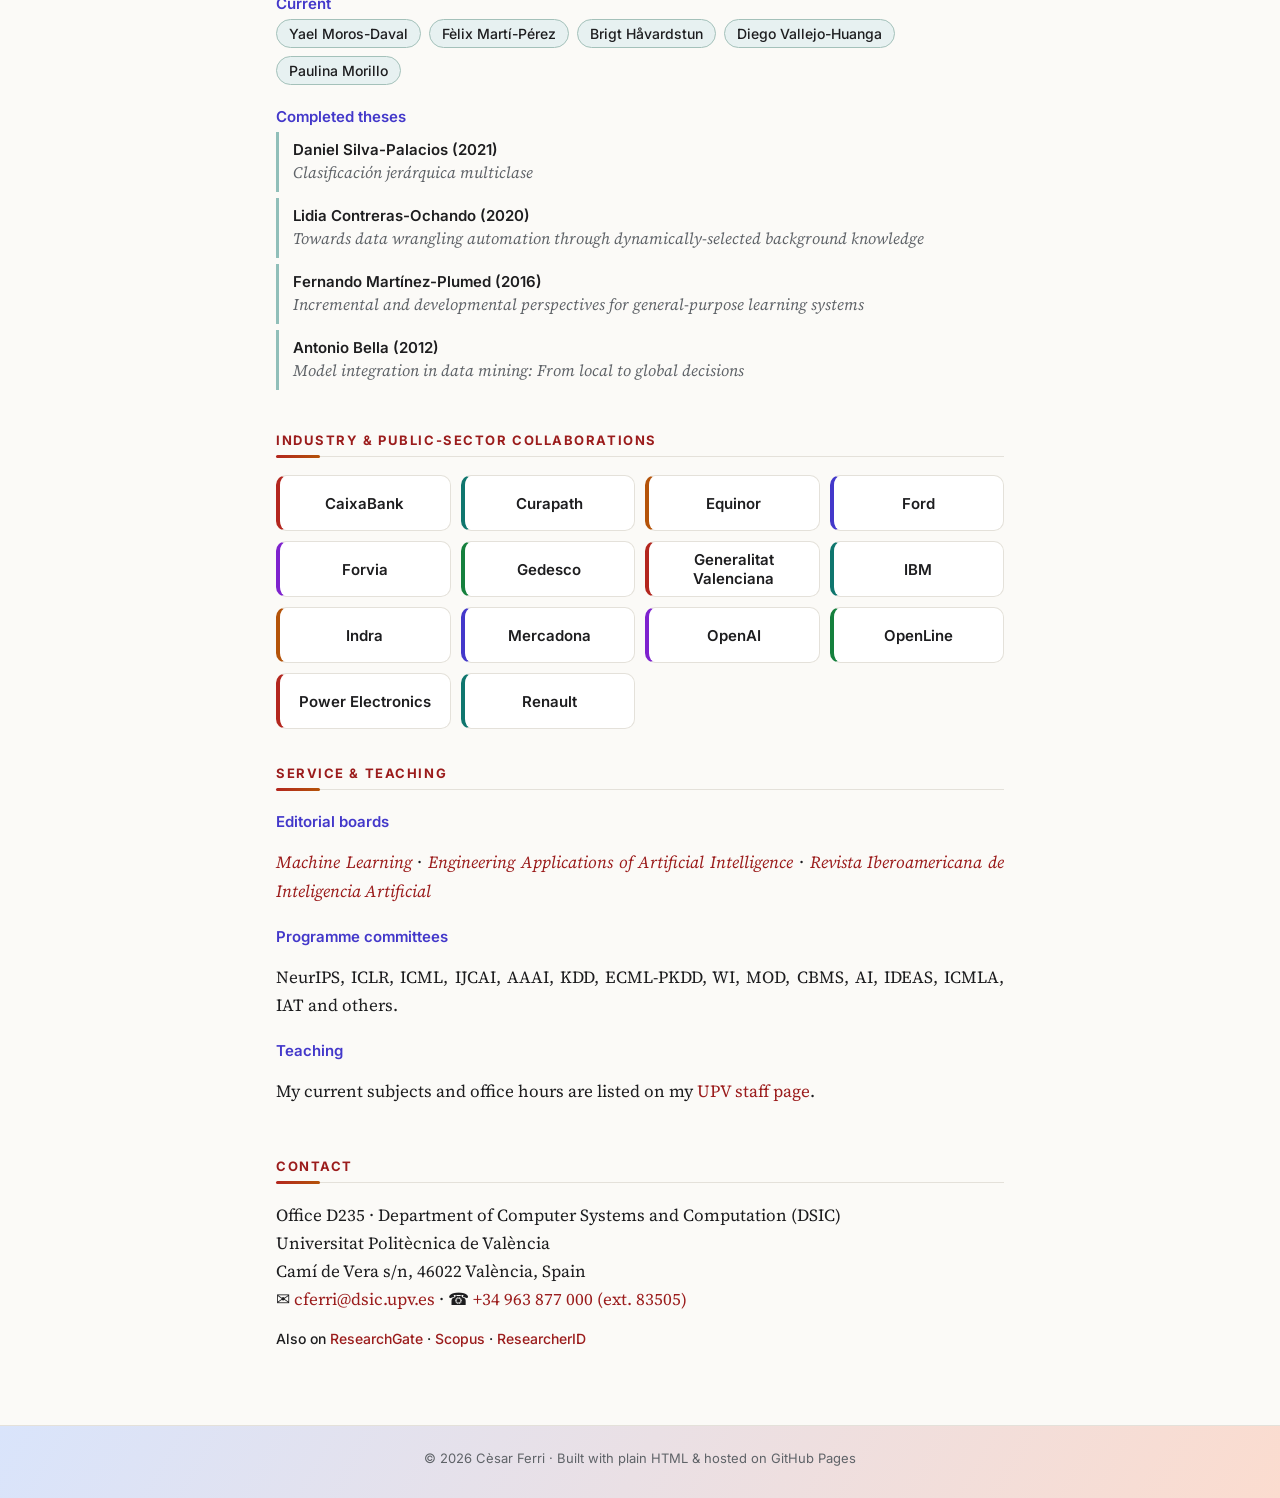
==== commit 2f7a12fc: "News: DS 2026 paper title, CEU talk topic Co-Authored-By: Claude Opus 5.5 <noreply@anthropic.com>" ====
--- a/index.html
+++ b/index.html
@@ -76,7 +76,8 @@
       <li>Talk “<a href="https://ateneovalencia.es/event/de-los-sesgos-a-los-ataques-los-riesgos-reales-de-la-ia-669">Los
         riesgos reales de la IA: de los sesgos a los ataques</a>” at the Ateneo Mercantil de València
         (14 October 2026).</li>
-      <li>Presented a paper at <a href="https://discovery-science.org/">Discovery Science 2026</a> (DS 2026),
+      <li>Presented “Size-constrained clustering via bat algorithm optimization” (with D. Vallejo-Huanga,
+        A. Padilla and F. Martínez-Plumed) at <a href="https://discovery-science.org/">Discovery Science 2026</a>,
         Mainz, Germany (October 2026).</li>
       <li>Interviewed by Newtral: “<a href="https://www.newtral.es/ia-trampas-amenaza-modelos-ciberseguridad-etica/20261006/">¿Por
         qué las IA hacen más trampas? ‘Es el camino más directo’</a>” (6 October 2026).</li>
@@ -93,7 +94,7 @@
         IA generativa y los modelos del lenguaje: GPT, Gemini, Llama</a>” at the Museu de les Ciències, Ciutat de les
         Arts i les Ciències, València (3 March 2026) ·
         <a href="https://www.youtube.com/watch?v=sZ4VqlJoNLA">video</a>.</li>
-      <li>Talk at CEU University (March 2026).</li>
+      <li>Talk on the <em>Salvem les Fotos UPV</em> project at CEU University (March 2026).</li>
       <li>Member of <a href="https://recuperarlasmemorias.blogs.upv.es/"><em>Salvem les Fotos UPV / Recuperar las
         memorias</em></a> since November 2024, the UPV project to recover family photographs damaged by the
         2024 València floods. Our AI work for the project appeared at AAAI 2026:
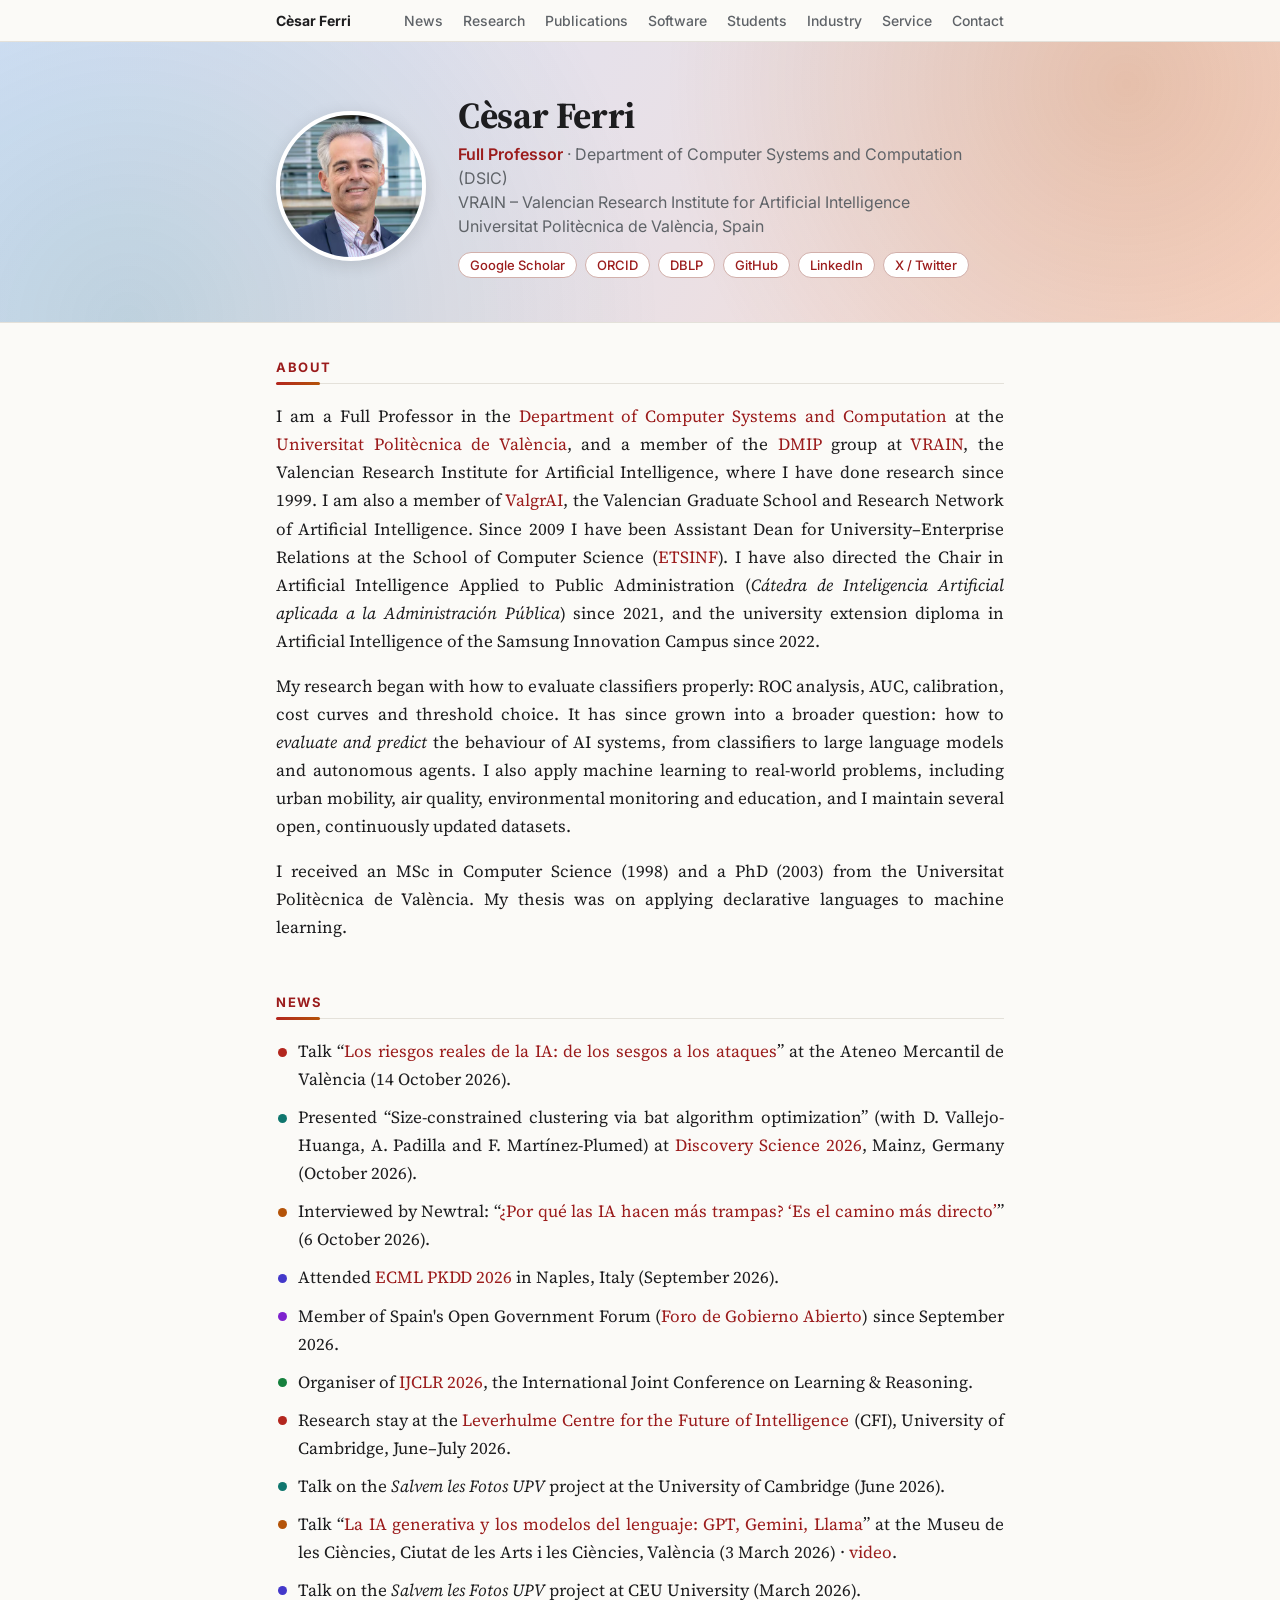
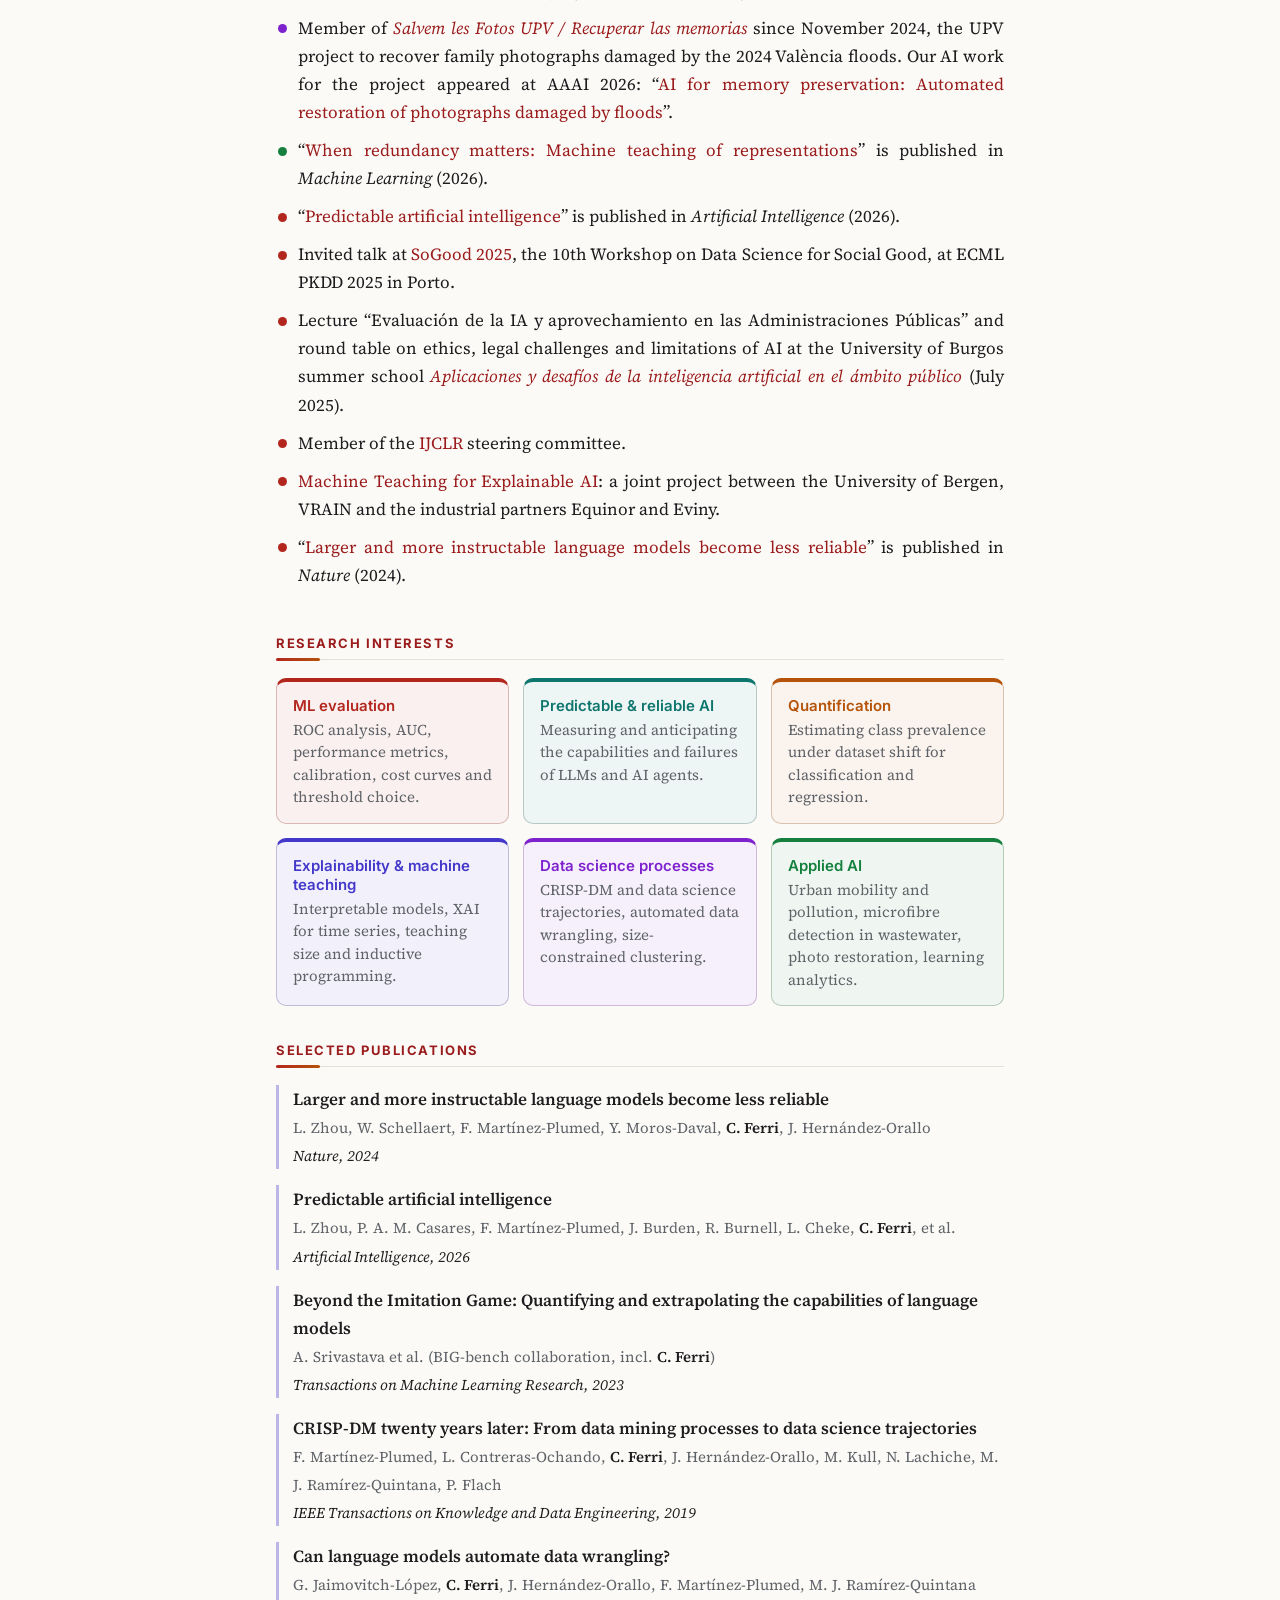
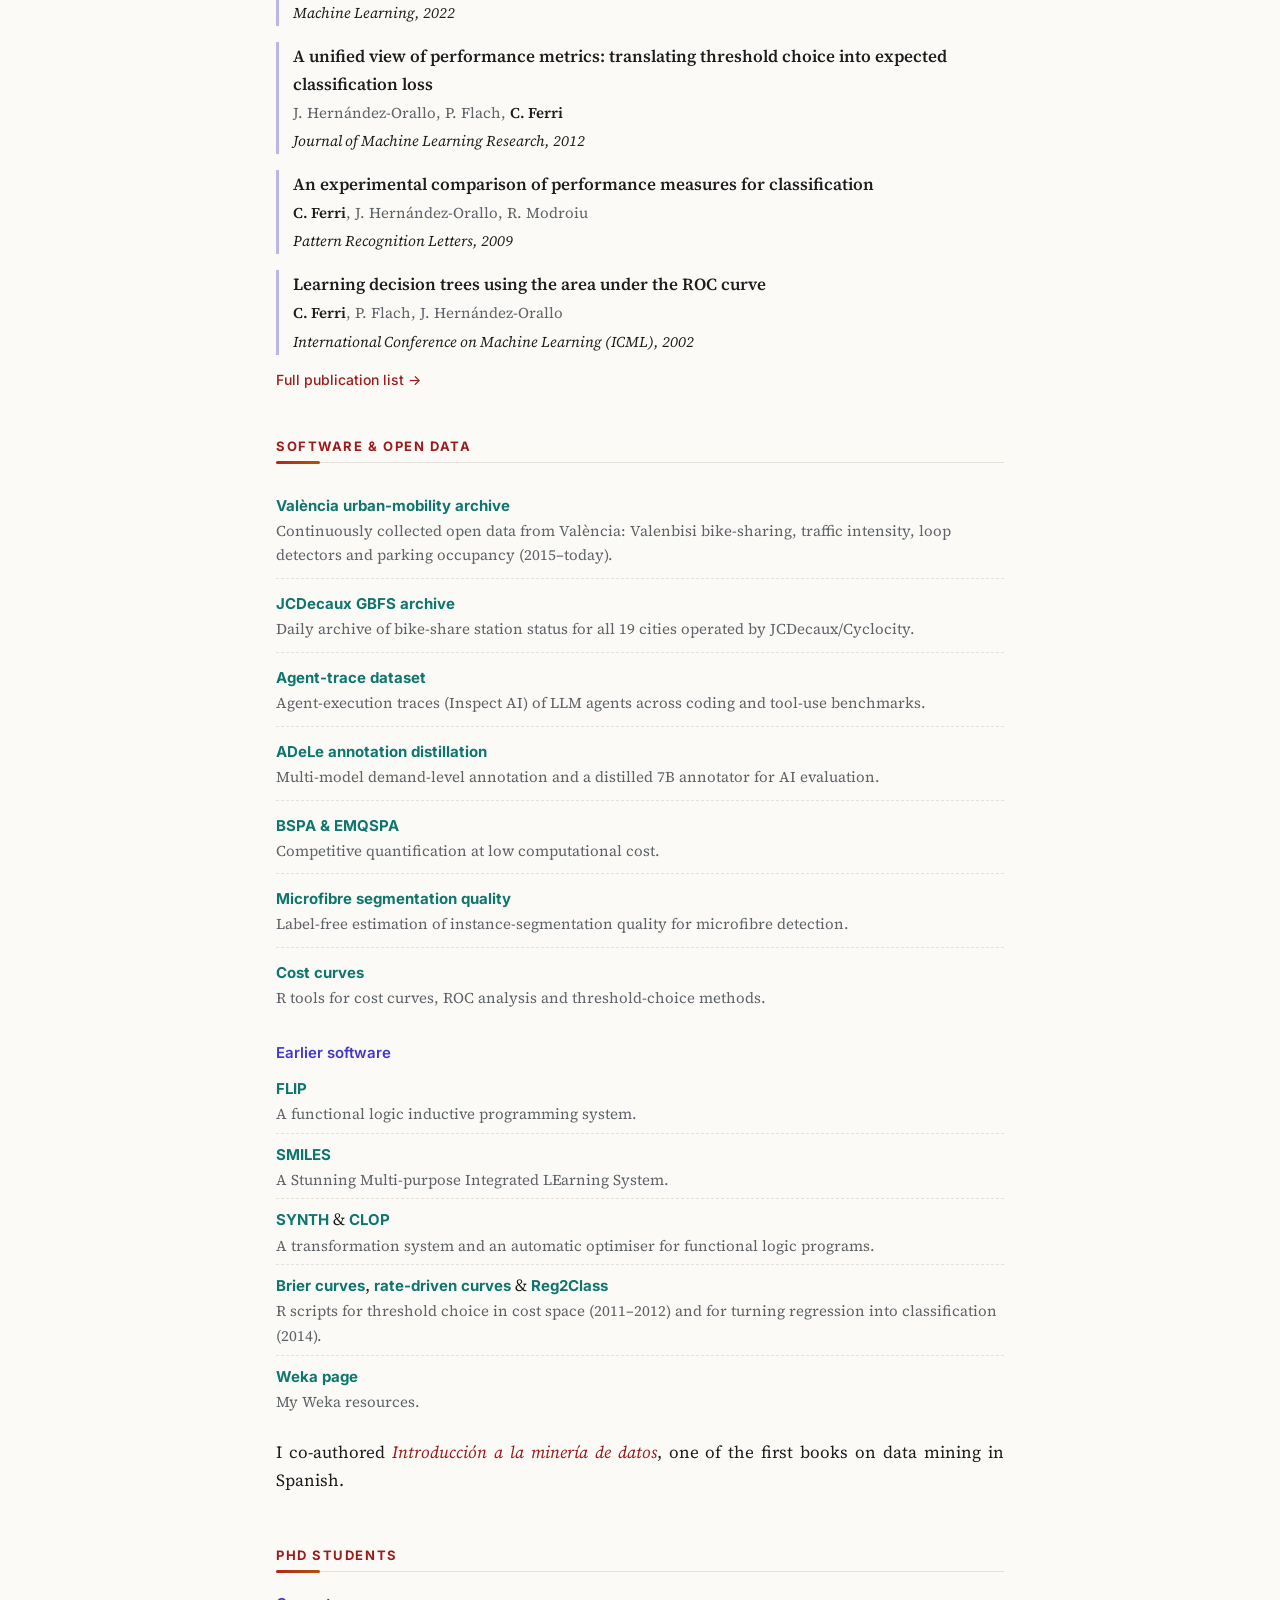
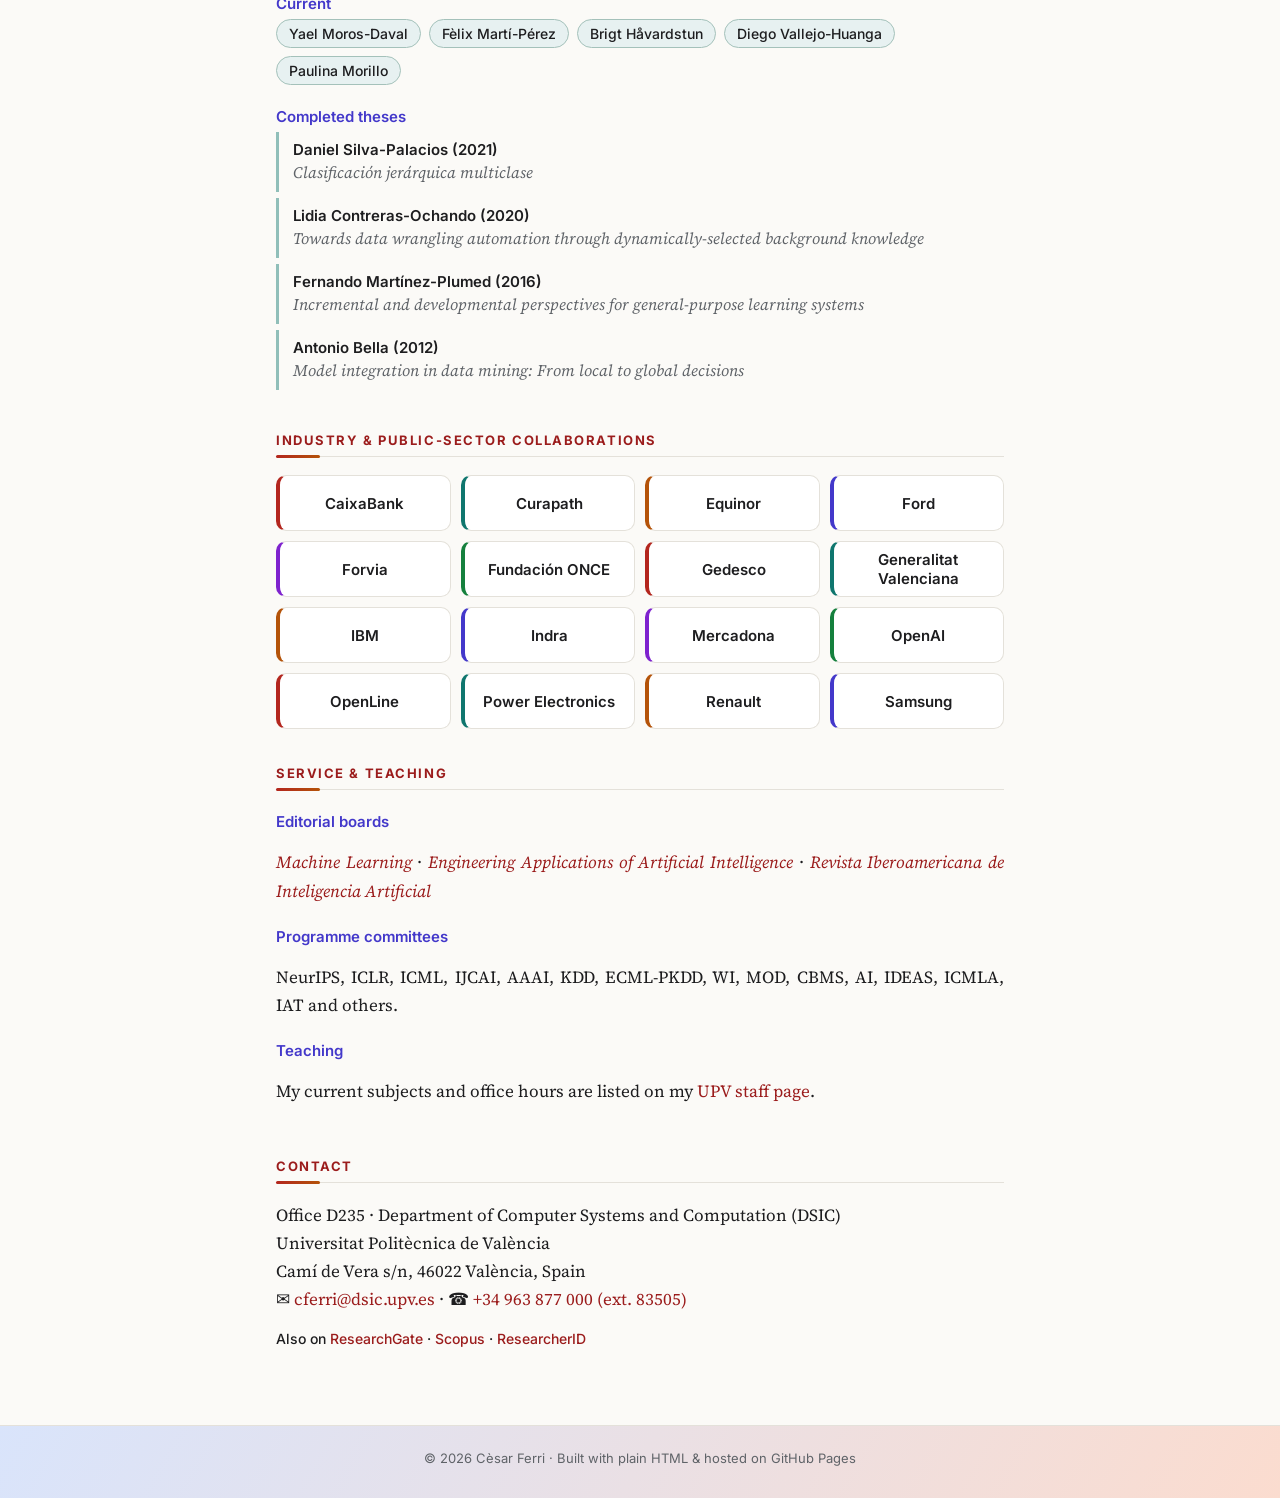
==== commit 1dff5f3b: "Add Samsung and Fundación ONCE to collaborations Co-Authored-By: Claude Opus 5.5 <noreply@anthropic." ====
--- a/index.html
+++ b/index.html
@@ -236,6 +236,7 @@
       <li><a href="https://www.equinor.com/">Equinor</a></li>
       <li><a href="https://www.ford.com/">Ford</a></li>
       <li><a href="https://www.forvia.com/">Forvia</a></li>
+      <li><a href="https://www.fundaciononce.es/">Fundación ONCE</a></li>
       <li><a href="https://www.gedesco.es/">Gedesco</a></li>
       <li><a href="https://www.gva.es/">Generalitat Valenciana</a></li>
       <li><a href="https://www.ibm.com/">IBM</a></li>
@@ -245,6 +246,7 @@
       <li><a href="https://openline.nl/en">OpenLine</a></li>
       <li><a href="https://power-electronics.com/">Power Electronics</a></li>
       <li><a href="https://www.renaultgroup.com/en/">Renault</a></li>
+      <li><a href="https://www.samsung.com/">Samsung</a></li>
     </ul>
   </section>
 
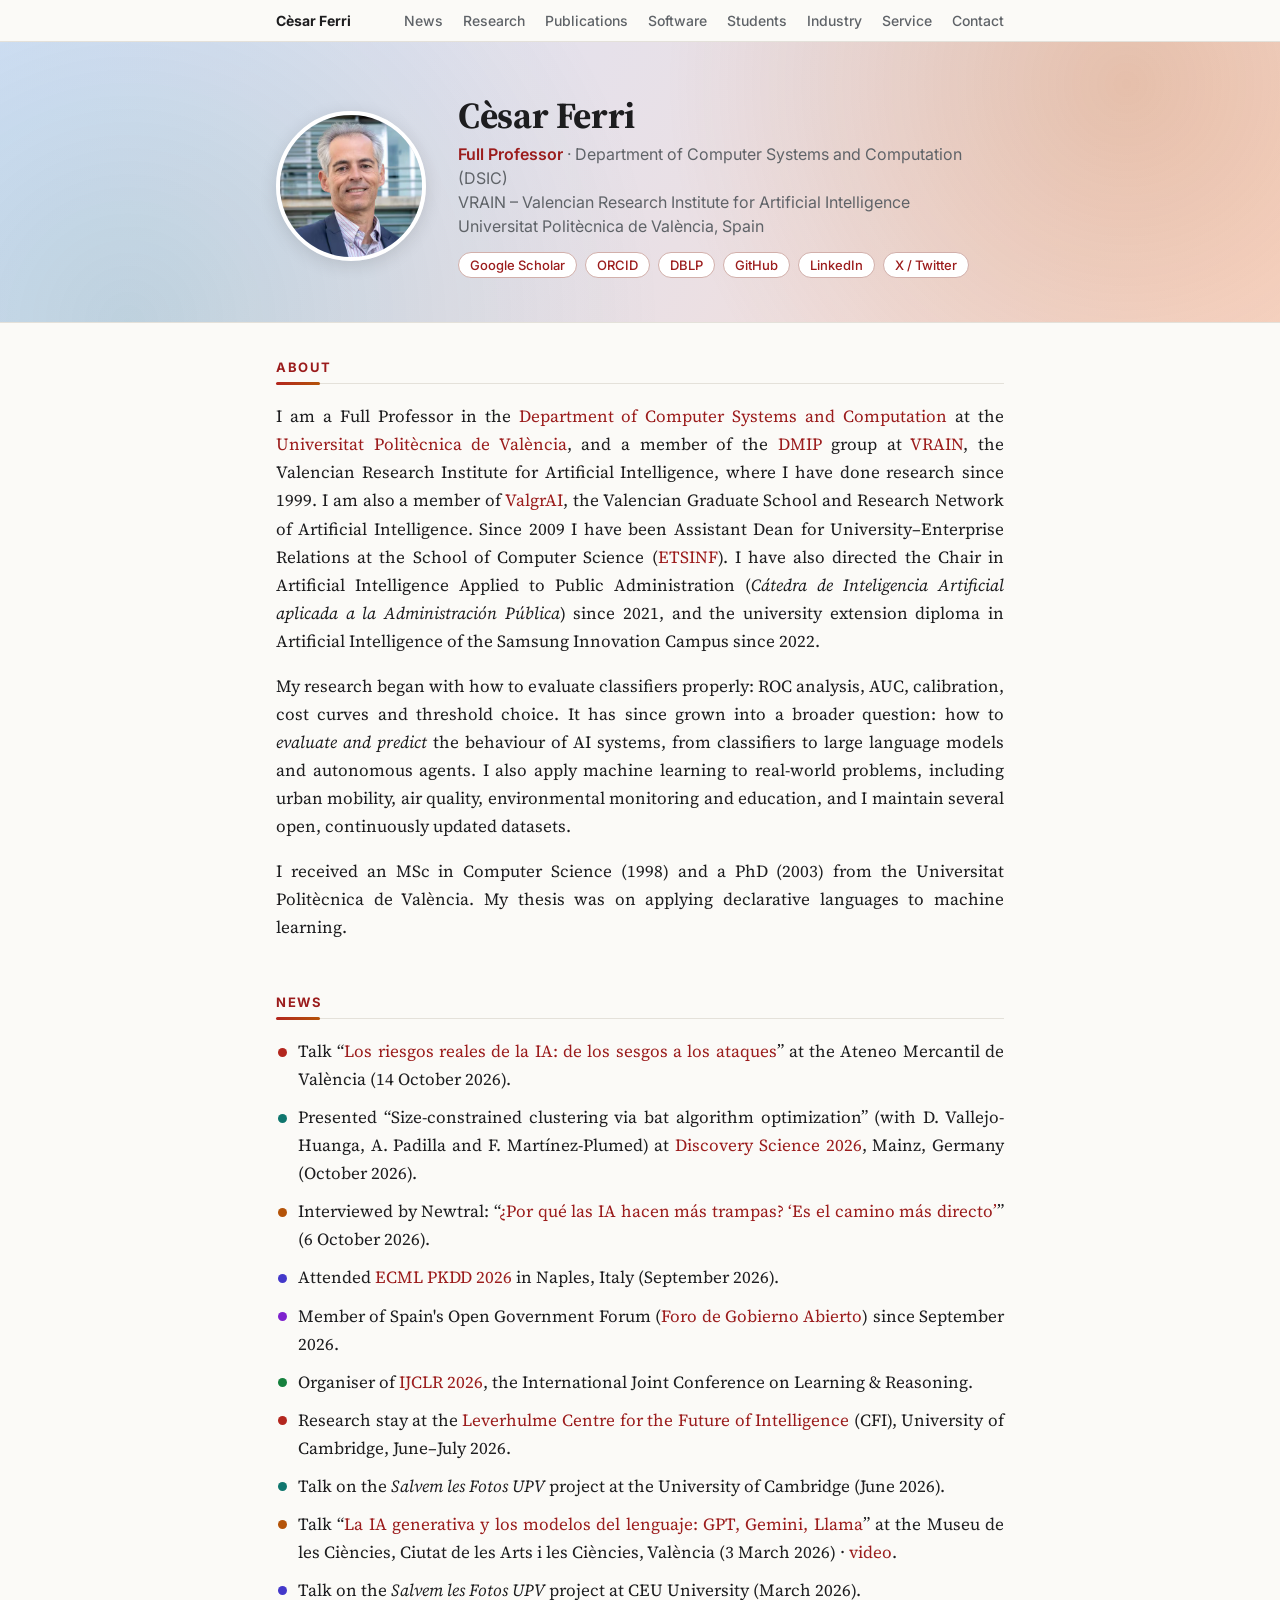
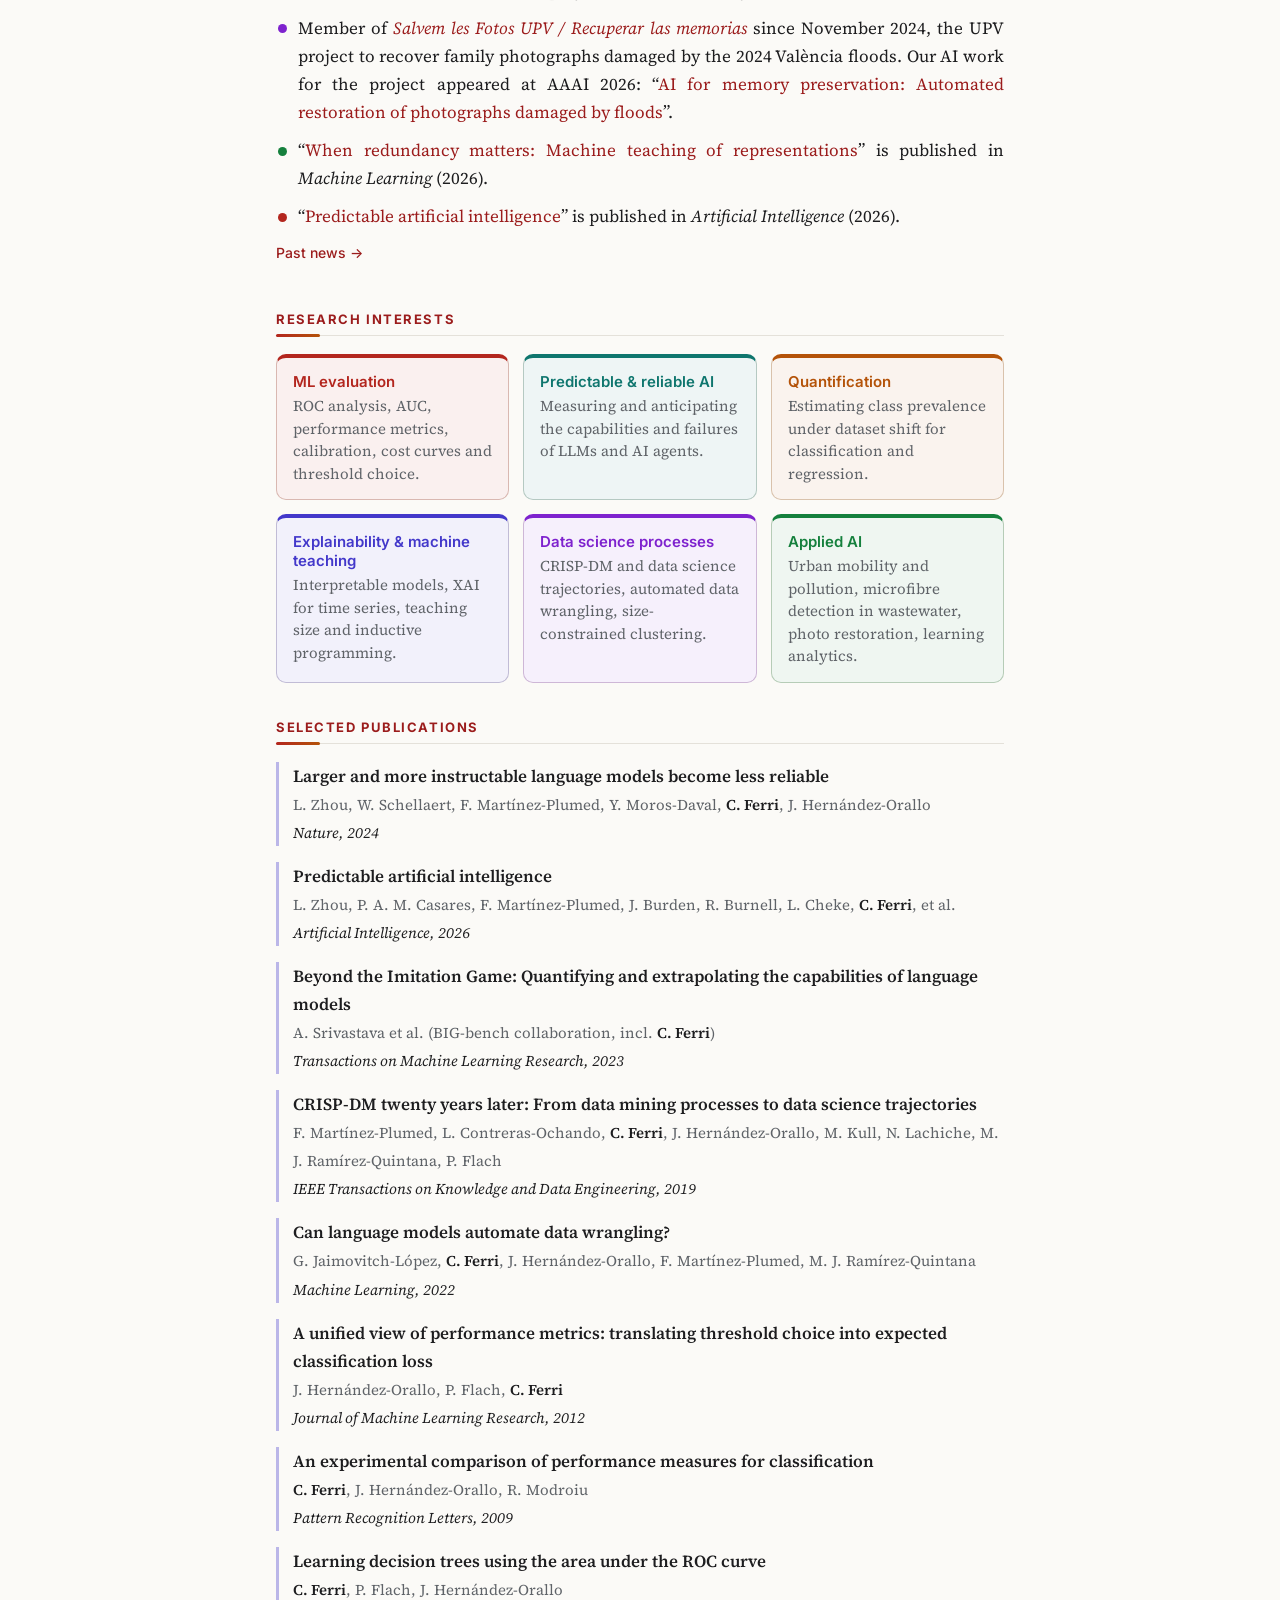
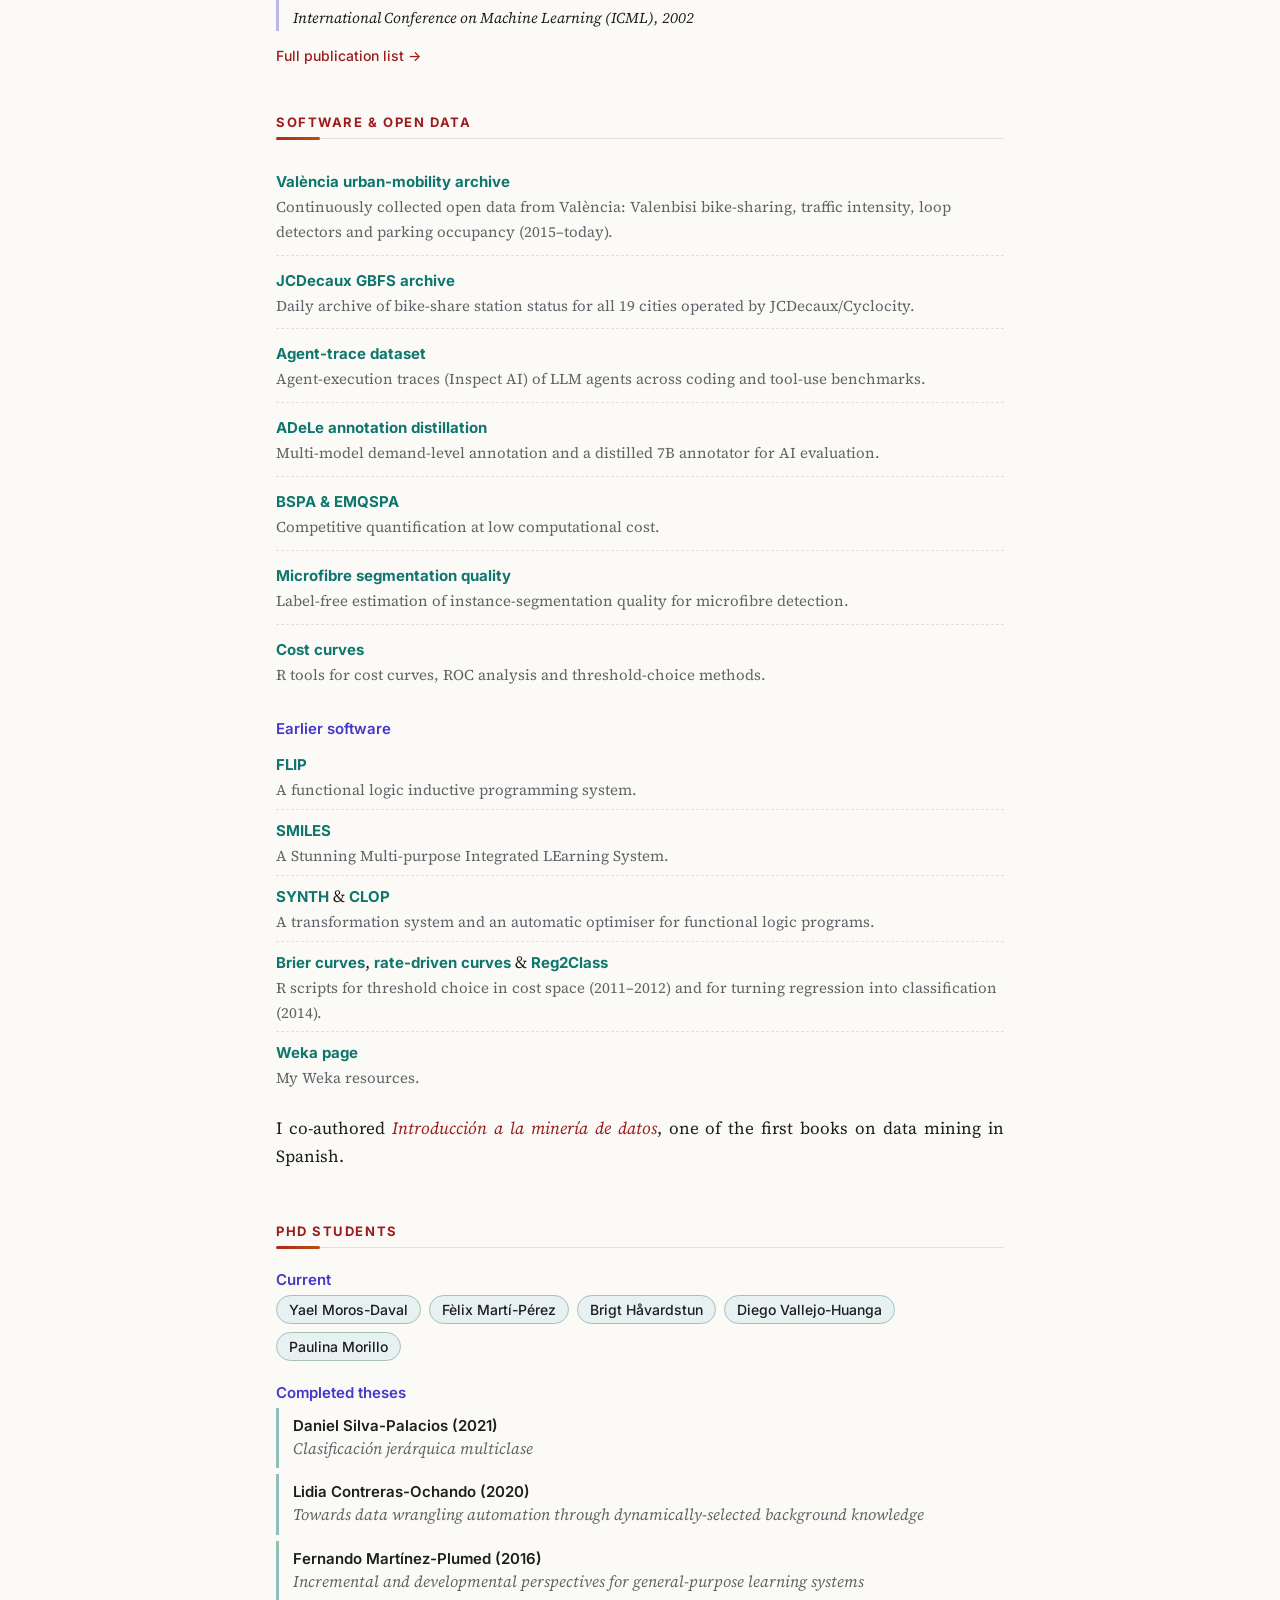
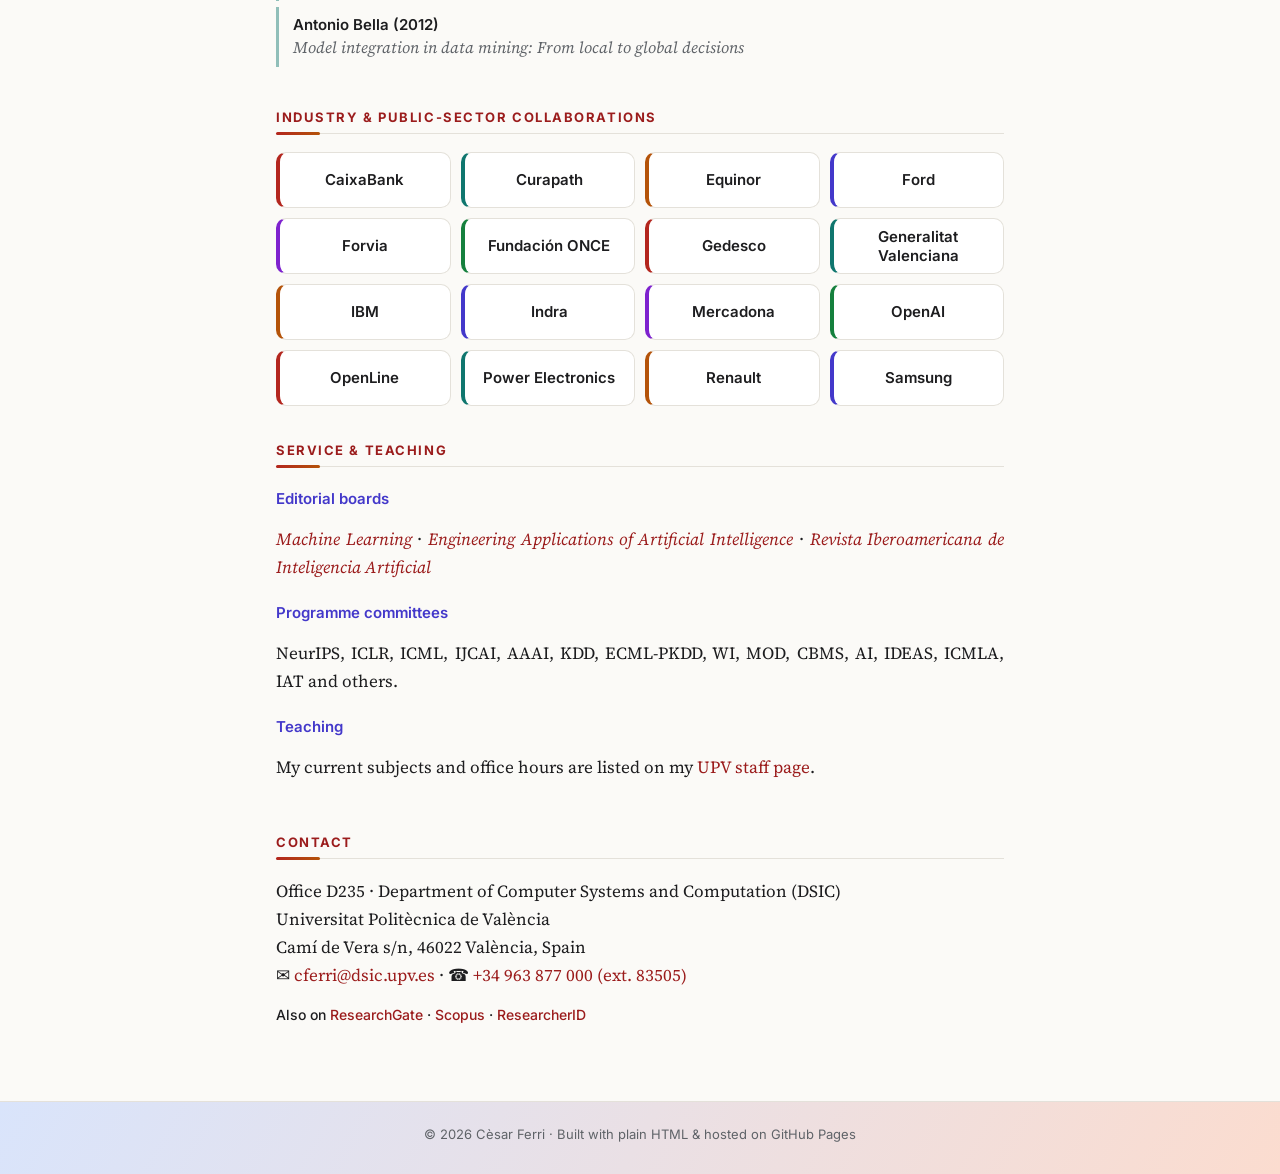
==== commit 7a6dfd2b: "Move news older than a year to news.html; sync menu across pages Co-Authored-By: Claude Opus 5.5 <no" ====
--- a/index.html
+++ b/index.html
@@ -104,18 +104,8 @@
         representations</a>” is published in <em>Machine Learning</em> (2026).</li>
       <li>“<a href="https://doi.org/10.1016/j.artint.2026.104491">Predictable artificial intelligence</a>” is
         published in <em>Artificial Intelligence</em> (2026).</li>
-      <li>Invited talk at <a href="https://sites.google.com/view/sogood-2025/">SoGood 2025</a>, the 10th Workshop
-        on Data Science for Social Good, at ECML PKDD 2025 in Porto.</li>
-      <li>Lecture “Evaluación de la IA y aprovechamiento en las Administraciones Públicas” and round table on
-        ethics, legal challenges and limitations of AI at the University of Burgos summer school
-        <a href="https://www.ubu.es/sites/default/files/articles/files/triptico_indv_Burgos_2025.pdf"><em>Aplicaciones
-        y desafíos de la inteligencia artificial en el ámbito público</em></a> (July 2025).</li>
-      <li>Member of the <a href="https://ijclr22.doc.ic.ac.uk/">IJCLR</a> steering committee.</li>
-      <li><a href="https://xai.w.uib.no/">Machine Teaching for Explainable AI</a>: a joint project between the
-        University of Bergen, VRAIN and the industrial partners Equinor and Eviny.</li>
-      <li>“<a href="https://www.nature.com/articles/s41586-024-07930-y">Larger and more instructable language
-        models become less reliable</a>” is published in <em>Nature</em> (2024).</li>
-    </ul>
+    </ul>
+    <p class="more"><a href="news.html">Past news →</a></p>
   </section>
 
   <section id="research">
